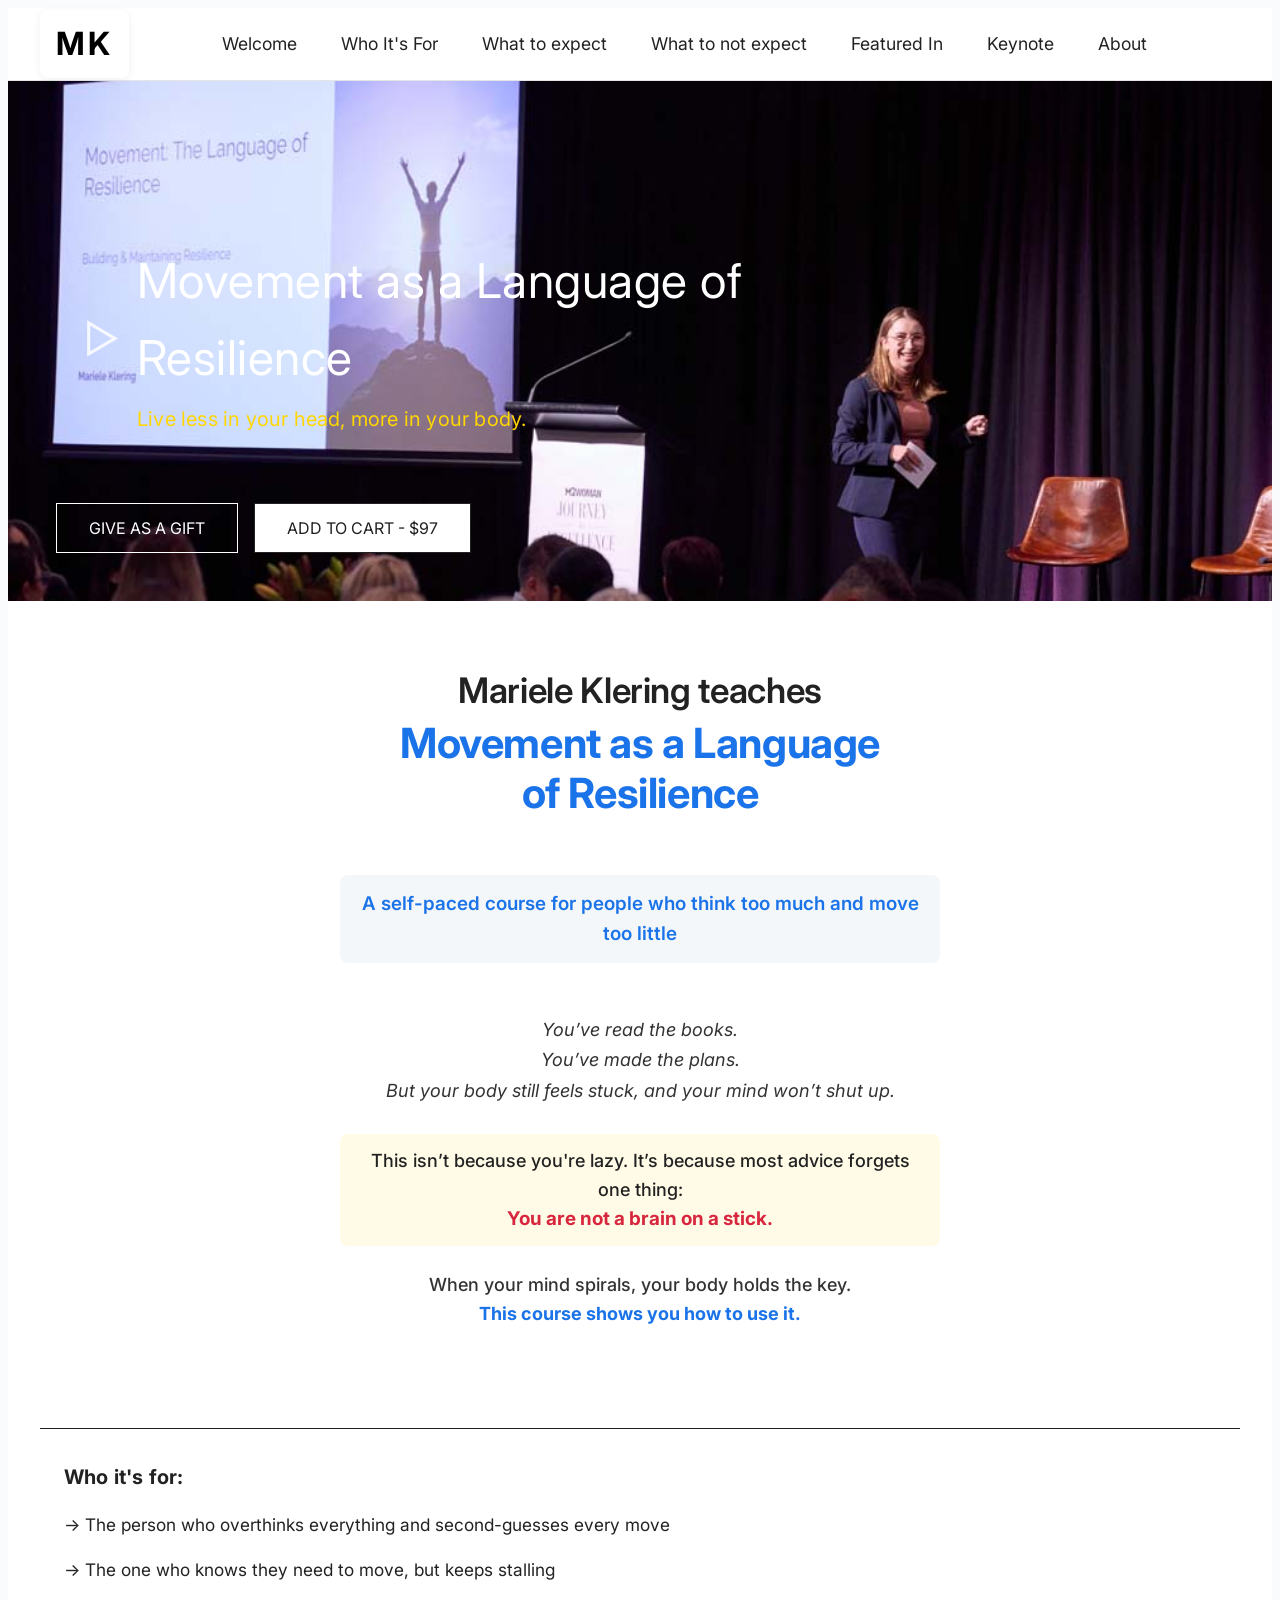
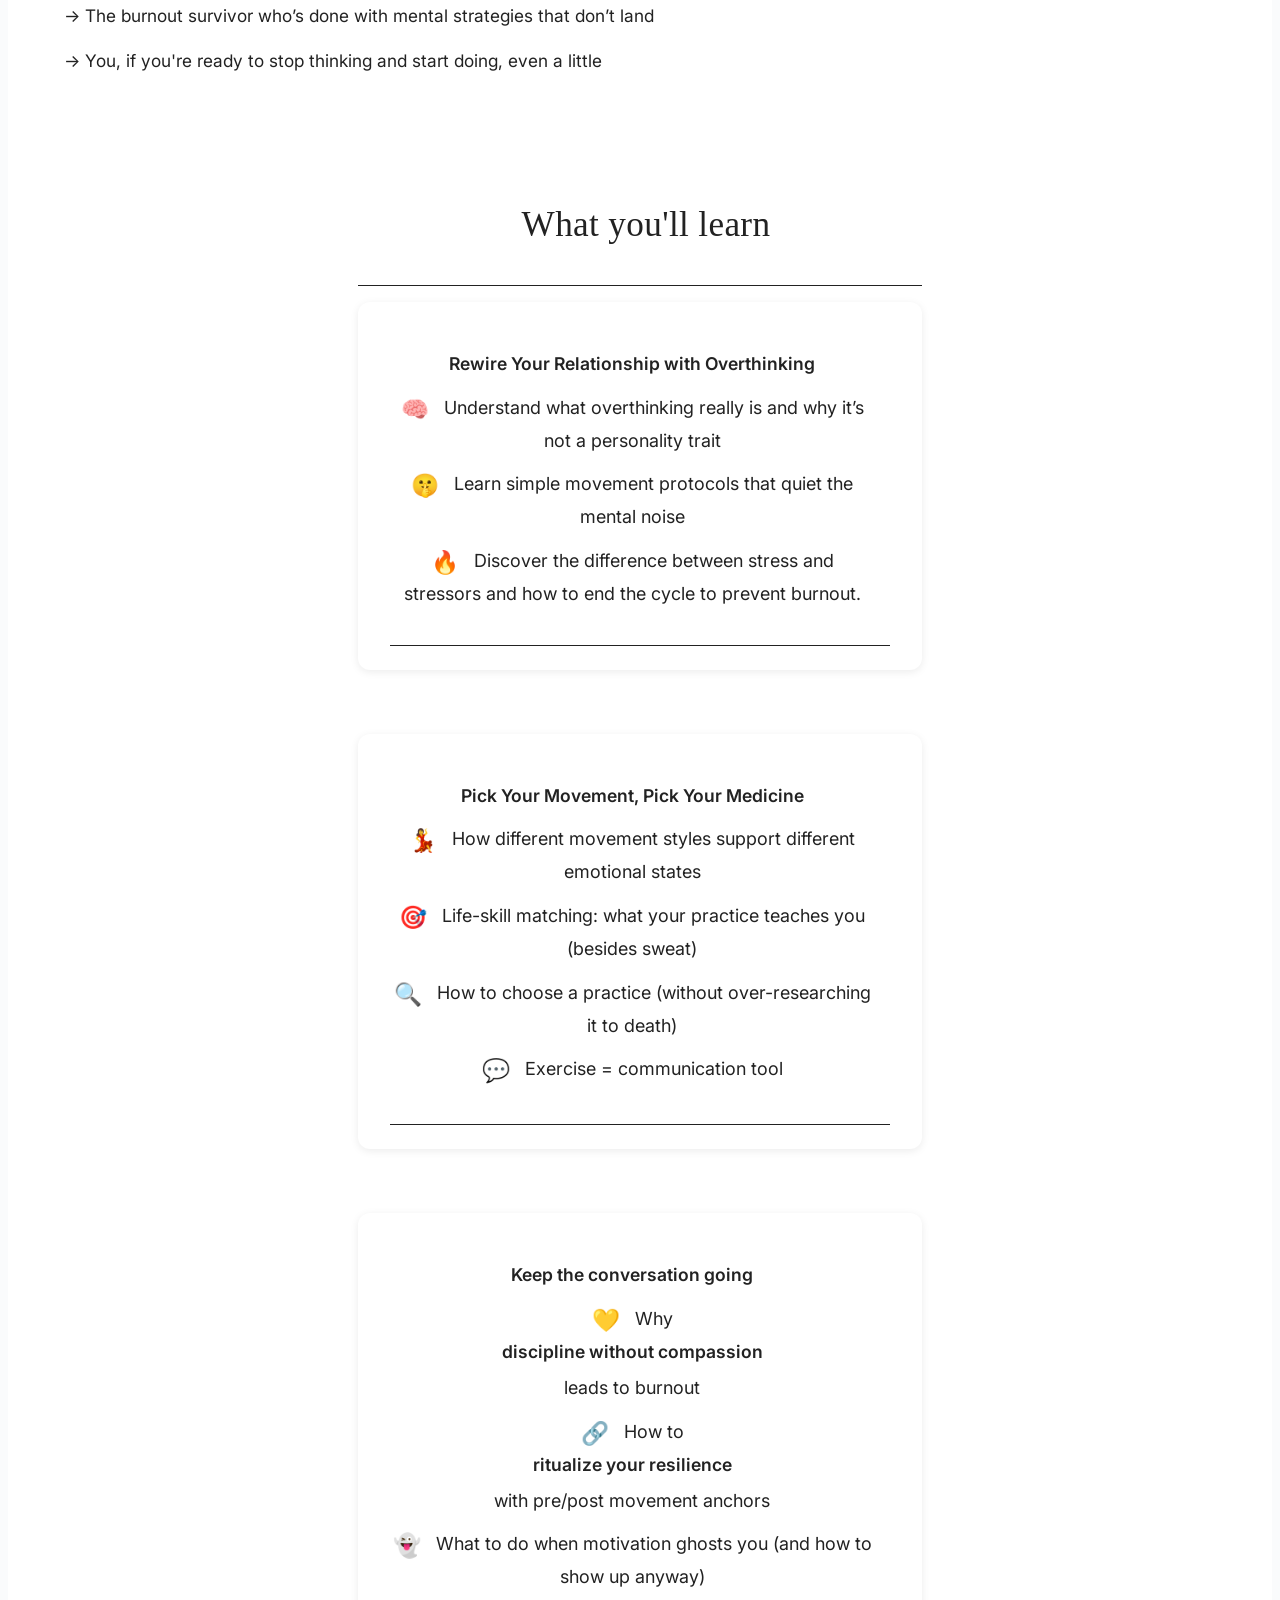
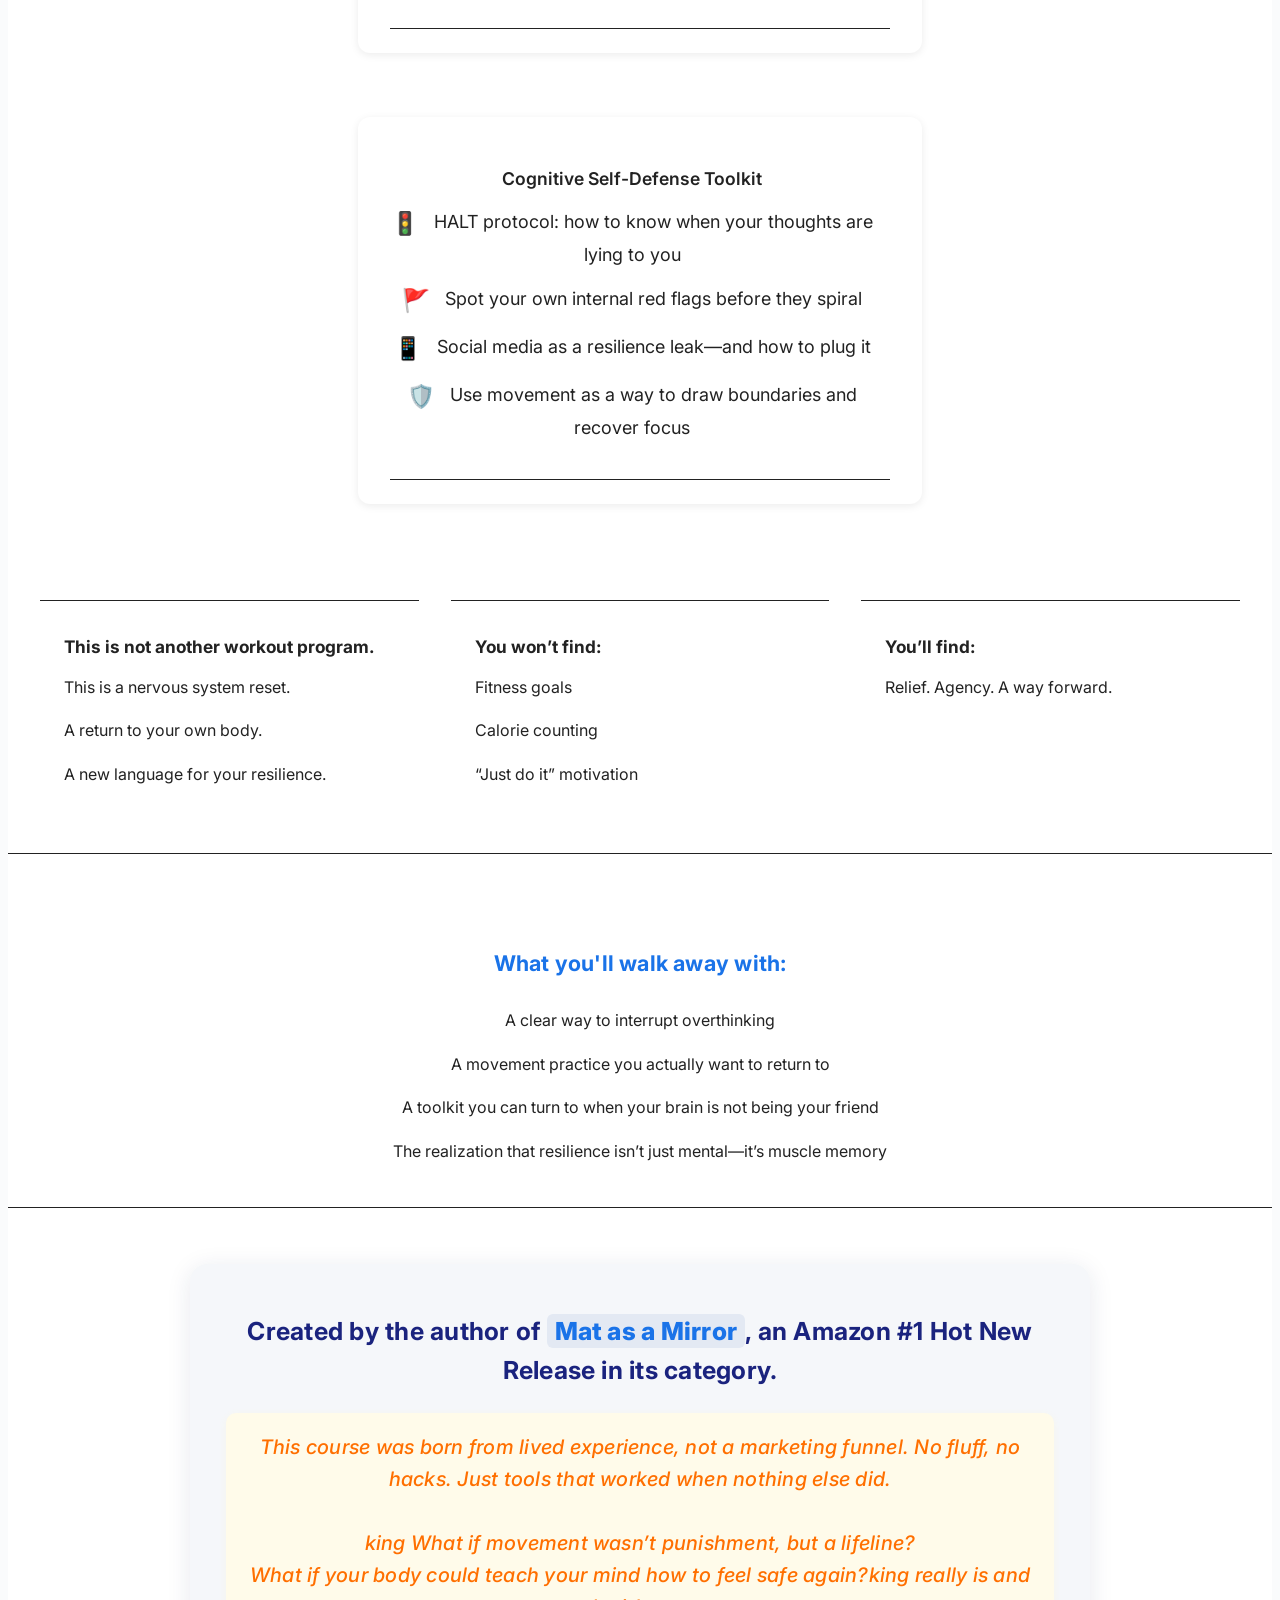
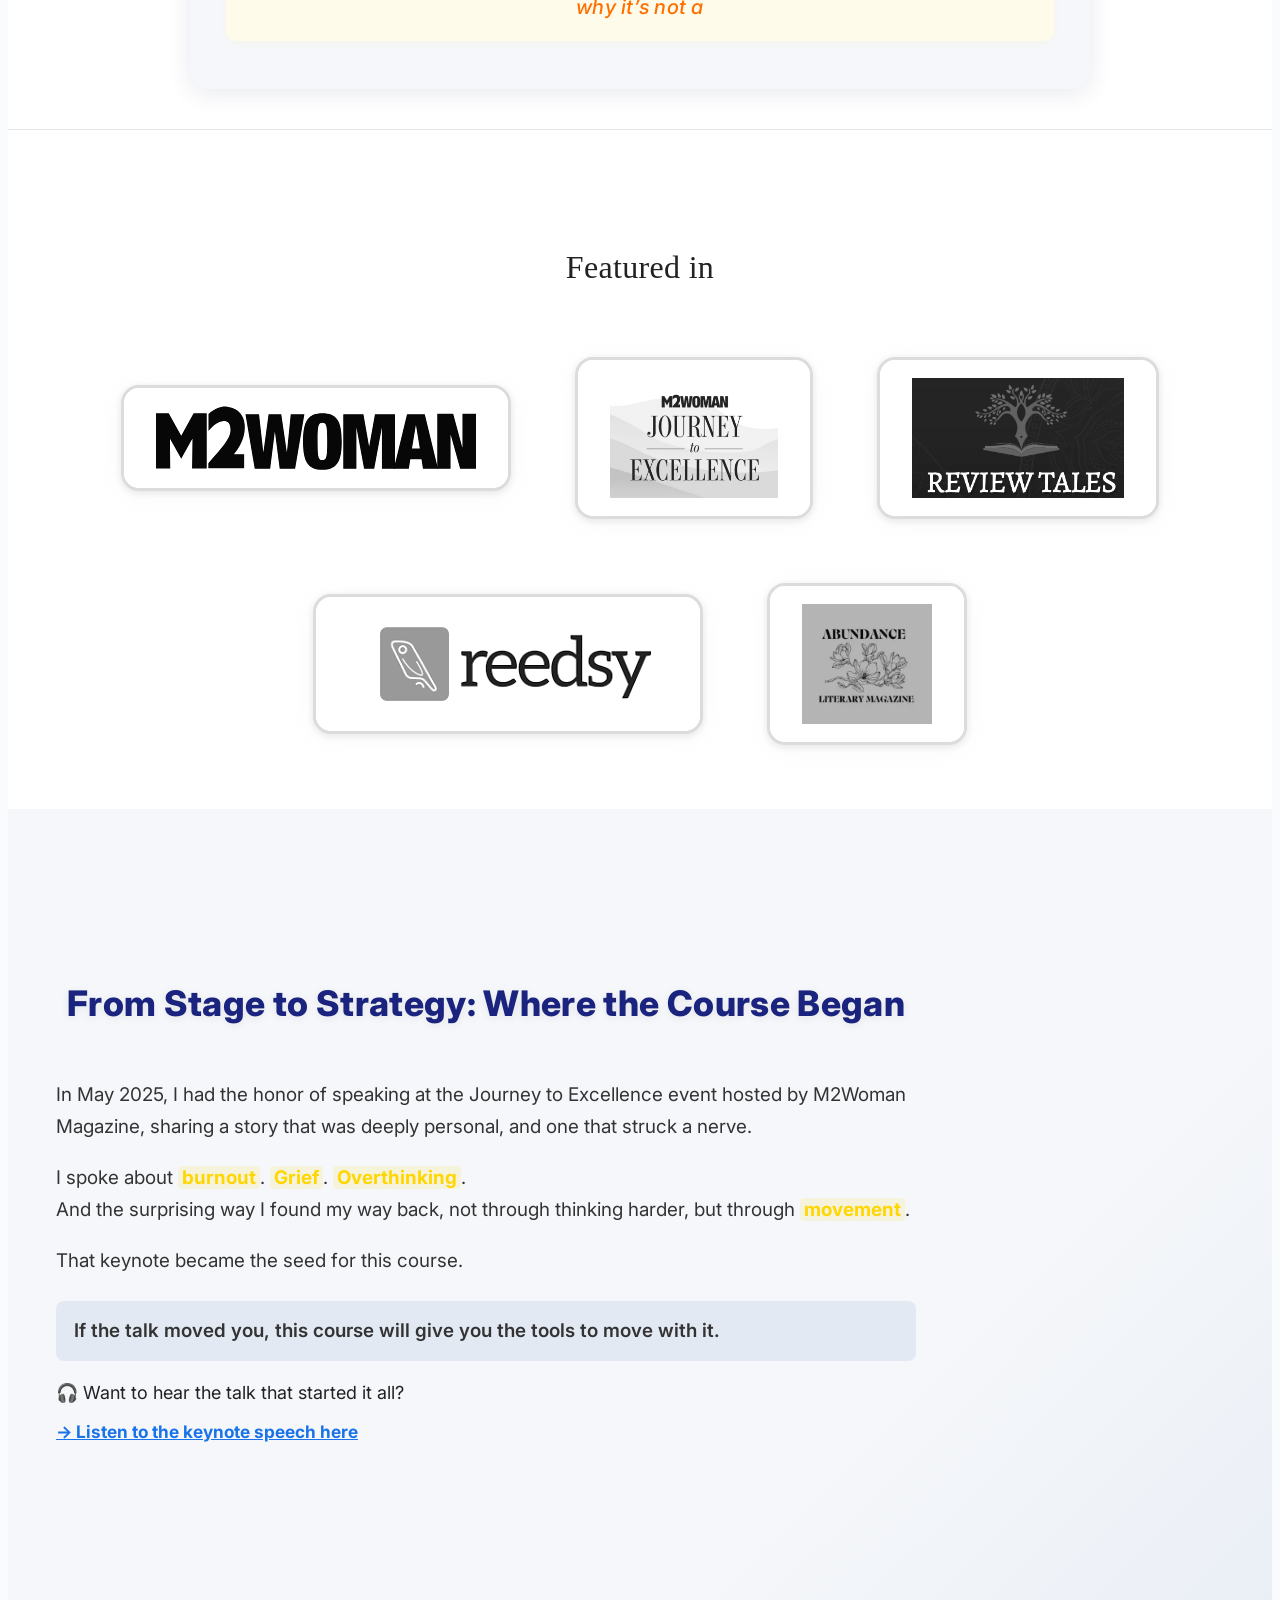
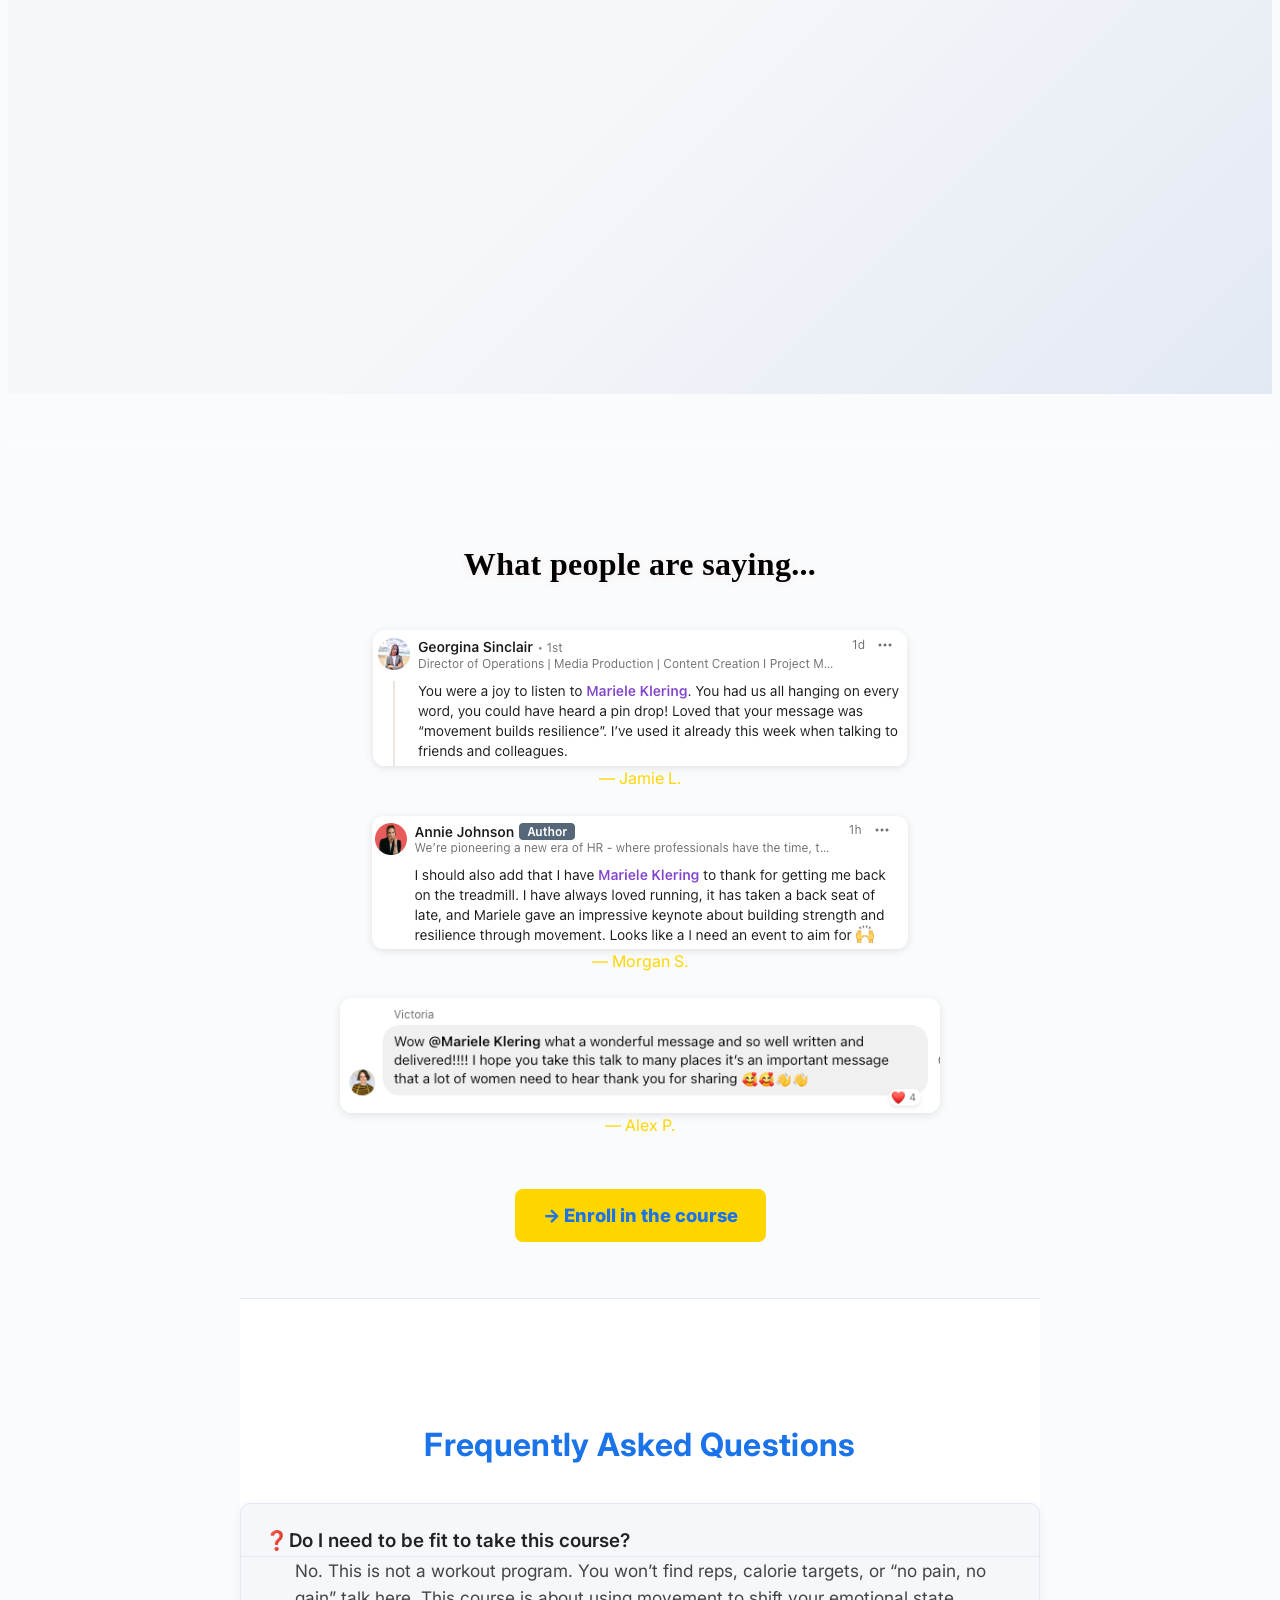
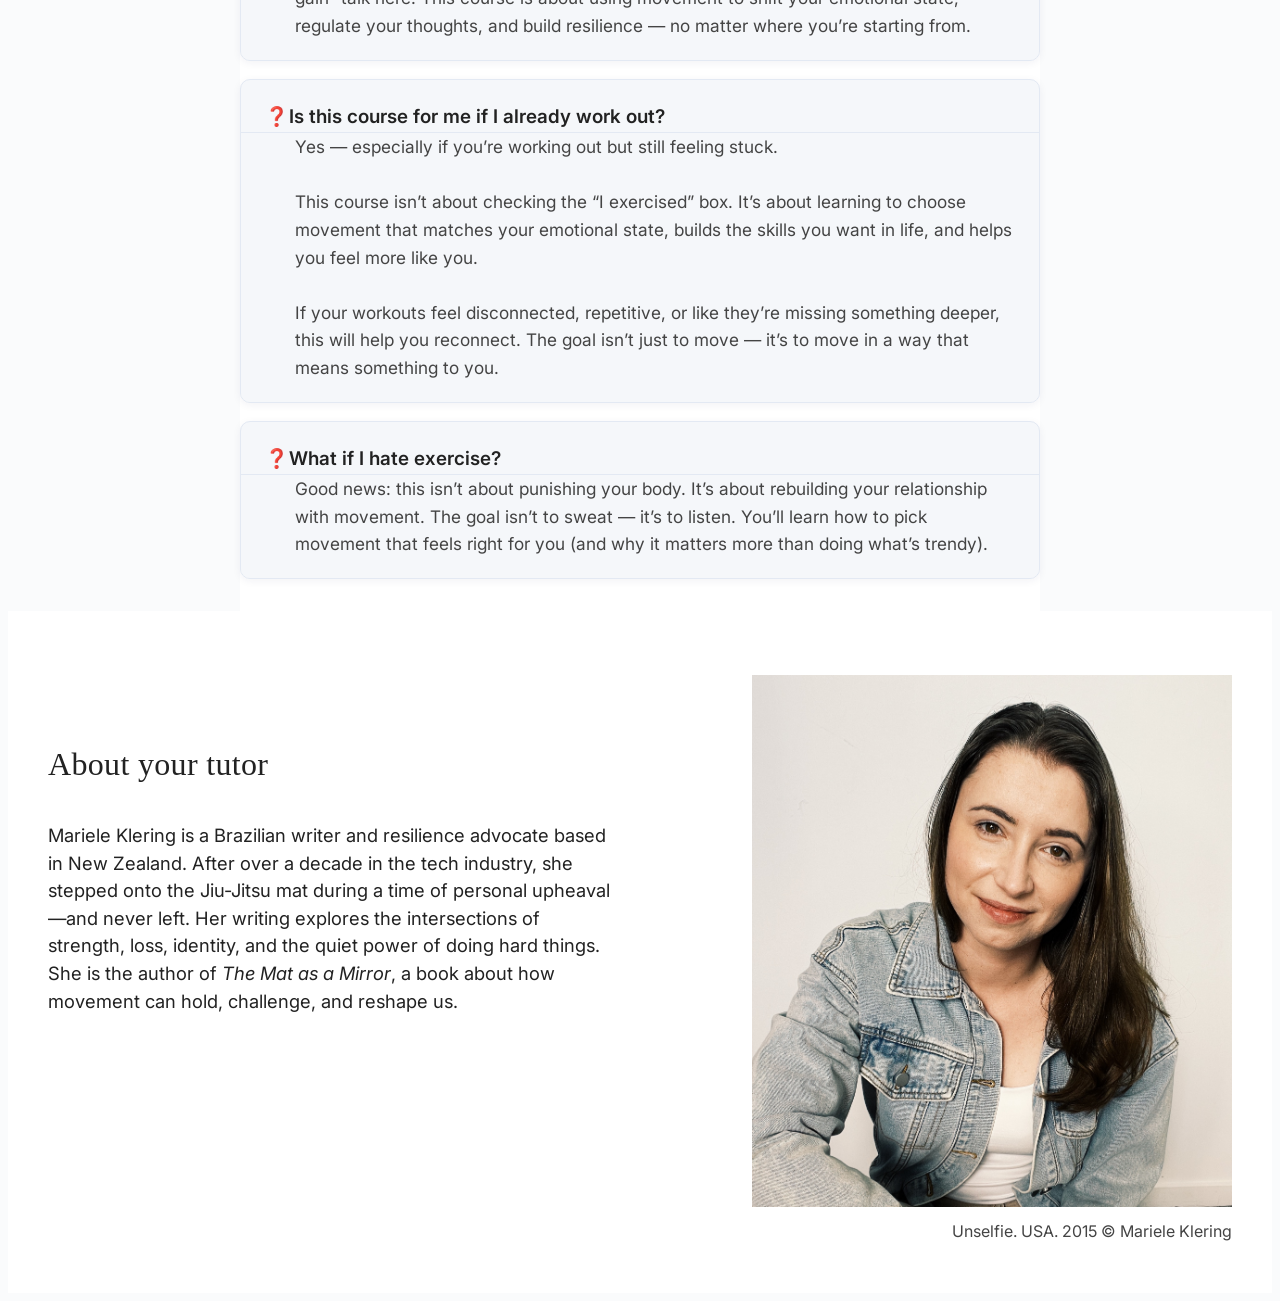
==== landing/index.html @ a62a24c2 "font changes" ====
<!DOCTYPE html>
<html lang="en">
<!-- TEST LANDING -->

<head>
    <meta charset="UTF-8" />
    <meta name="viewport" content="width=device-width, initial-scale=1.0" />
    <title>The Language of Resilience</title>
    <!-- Inter font for matching main website -->
    <link href="https://fonts.googleapis.com/css2?family=Inter:wght@400;700&display=swap" rel="stylesheet">
    <link rel="stylesheet" href="landing.css">
    <style>
        body {
            font-family: 'Inter', Arial, sans-serif;
            font-size: 18px;
            line-height: 1.6;
            color: #222;
            background: #fafbfc;
        }

        h1,
        h2,
        h3,
        h4,
        h5,
        h6 {
            font-weight: 700;
            letter-spacing: 0.01em;
            margin-top: 2em;
            margin-bottom: 0.5em;
        }

        p,
        li {
            font-weight: 400;
            margin-bottom: 1em;
        }

        /* Focus state for interactive elements */
        button:focus,
        .faq-question:focus {
            outline: 3px solid #005fcc;
            outline-offset: 2px;
            background: #e6f0ff;
        }
    </style>
</head>

<body>
    <header class="main-header">
        <div class="logo">MK</div>
        <nav class="main-nav">
            <a href="#welcome">Welcome</a>
            <a href="#who-for">Who It's For</a>
            <a href="#learn">What to expect</a>
            <a href="#not-workout">What to not expect</a>
            <a href="#featured-in">Featured In</a>
            <a href="#stage-strategy">Keynote</a>
            <a href="#about-tutor">About</a>
        </nav>
    </header>
    <main>
        <section class="hero">
            <img class="hero-bg" src="hero-bg.jpg" alt="Hero Background" />
            <div class="hero-content">
                <div class="hero-title-row">
                    <span class="hero-play">&#9655;</span>
                    <div>
                        <h1>Movement as a Language of Resilience</h1>
                        <div class="hero-subhead">Live less in your head, more in your body.</div>
                    </div>
                </div>
                <div class="hero-buttons">
                    <button class="gift-btn">GIVE AS A GIFT</button>
                    <button class="cart-btn">ADD TO CART - $97</button>
                </div>
            </div>
        </section>
        <section class="welcome-mk-section" id="welcome">
            <div class="welcome-mk-container">
                <h1 class="welcome-mk-title">Mariele Klering teaches<br><span>Movement as a Language <br>of
                        Resilience</span>
                </h1>
                <div class="welcome-mk-description">
                    <p class="welcome-mk-tagline">
                        A self-paced course for people who think too much and move too little
                    </p>
                    <div class="welcome-mk-poem">
                        <p>You’ve read the books.<br>
                            You’ve made the plans.<br>
                            But your body still feels stuck, and your mind won’t shut up.</p>
                    </div>
                    <p class="welcome-mk-highlight">
                        This isn’t because you're lazy. It’s because most advice forgets one thing:<br>
                        <strong>You are not a brain on a stick.</strong>
                    </p>
                    <p class="welcome-mk-key">
                        When your mind spirals, your body holds the key.<br>
                        <span class="welcome-mk-bold">This course shows you how to use it.</span>
                    </p>
                </div>
            </div>
        </section>
        <section class="who-for-section" id="who-for">
            <div class="who-for-grid">
                <div class="who-for-item">
                    <div class="who-for-title">Who it's for:</div>
                    <div class="who-for-list">
                        <div> → The person who overthinks everything and second-guesses every move</div>
                        <div> → The one who knows they need to move, but keeps stalling</div>
                        <div> → The burnout survivor who’s done with mental strategies that don’t land</div>
                        <div> → You, if you're ready to stop thinking and start doing, even a little</div>
                    </div>
                </div>
            </div>
        </section>
        <section class="learn-section" style="display: flex; flex-direction: column; align-items: center;">
            <h2 class="learn-title">What you'll learn</h2>
            <div class="learn-grid">
                <div class="learn-item-box"
                    style="background: #fff; border-radius: 12px; box-shadow: 0 2px 8px rgba(0,0,0,0.08); padding: 24px 32px; margin: 16px 0; max-width: 500px; width: 100%; text-align: center;">
                    <div class="learn-item">
                        <strong>Rewire Your Relationship with Overthinking</strong>
                        <div>
                            <div><span class="learn-icon">🧠</span> Understand what overthinking really is and why it’s not
                                a
                                personality trait
                            </div>
                            <div><span class="learn-icon">🤫</span> Learn simple movement protocols that quiet the mental
                                noise
                            </div>
                            <div><span class="learn-icon">🔥</span> Discover the difference between stress and stressors and
                                how
                                to end the
                                cycle to prevent burnout.</div>
                        </div>
                    </div>
                </div>
                <div class="learn-item-box"
                    style="background: #fff; border-radius: 12px; box-shadow: 0 2px 8px rgba(0,0,0,0.08); padding: 24px 32px; margin: 16px 0; max-width: 500px; width: 100%; text-align: center;">
                    <div class="learn-item">
                        <strong>Pick Your Movement, Pick Your Medicine</strong>
                        <div>
                            <div><span class="learn-icon">💃</span> How different movement styles support different
                                emotional
                                states
                            </div>
                            <div><span class="learn-icon">🎯</span> Life-skill matching: what your practice teaches you
                                (besides
                                sweat)
                            </div>
                            <div><span class="learn-icon">🔍</span> How to choose a practice (without over-researching it to
                                death)</div>
                            <div><span class="learn-icon">💬</span> Exercise = communication tool</div>
                        </div>
                    </div>
                </div>
                <div class="learn-item-box"
                    style="background: #fff; border-radius: 12px; box-shadow: 0 2px 8px rgba(0,0,0,0.08); padding: 24px 32px; margin: 16px 0; max-width: 500px; width: 100%; text-align: center;">
                    <div class="learn-item">
                        <strong>Keep the conversation going</strong>
                        <div>
                            <div><span class="learn-icon">💛</span> Why <strong>discipline without compassion</strong> leads
                                to
                                burnout
                            </div>
                            <div><span class="learn-icon">🔗</span> How to <strong>ritualize your resilience</strong> with
                                pre/post movement anchors</div>
                            <div><span class="learn-icon">👻</span> What to do when motivation ghosts you (and how to show
                                up
                                anyway)
                            </div>
                        </div>
                    </div>
                </div>
                <div class="learn-item-box"
                    style="background: #fff; border-radius: 12px; box-shadow: 0 2px 8px rgba(0,0,0,0.08); padding: 24px 32px; margin: 16px 0; max-width: 500px; width: 100%; text-align: center;">
                    <div class="learn-item">
                        <strong>Cognitive Self-Defense Toolkit</strong>
                        <div>
                            <div><span class="learn-icon">🚦</span> HALT protocol: how to know when your thoughts are lying
                                to
                                you</div>
                            <div><span class="learn-icon">🚩</span> Spot your own internal red flags before they spiral
                            </div>
                            <div><span class="learn-icon">📱</span> Social media as a resilience leak—and how to plug it
                            </div>
                            <div><span class="learn-icon">🛡️</span> Use movement as a way to draw boundaries and recover
                                focus
                            </div>
                        </div>
                    </div>
                </div>
            </div>
        </section>
        <section class="not-workout-section" id="not-workout">
            <div class="not-workout-grid">
                <div class="not-workout-item">
                    <div class="not-workout-title">This is not another workout program.</div>
                    <div class="not-workout-list">
                        <div>This is a nervous system reset.</div>
                        <div>A return to your own body.</div>
                        <div>A new language for your resilience.</div>
                    </div>
                </div>
                <div class="not-workout-item">
                    <div class="not-workout-title">You won’t find:</div>
                    <div class="not-workout-list">
                        <div>Fitness goals</div>
                        <div>Calorie counting</div>
                        <div>“Just do it” motivation</div>
                    </div>
                </div>
                <div class="not-workout-item">
                    <div class="not-workout-title">You’ll find:</div>
                    <div class="not-workout-list">
                        <div>Relief. Agency. A way forward.</div>
                    </div>
                </div>
            </div>
        </section>
        <section class="walkaway-section">
            <div class="walkaway-container">
                <h2 class="walkaway-title">What you'll walk away with:</h2>
                <div class="walkaway-list">
                    <div>A clear way to interrupt overthinking</div>
                    <div>A movement practice you actually want to return to</div>
                    <div>A toolkit you can turn to when your brain is not being your friend</div>
                    <div>The realization that resilience isn’t just mental—it’s muscle memory</div>
                </div>
            </div>
        </section>
        <section class="course-summary-section">
            <div class="course-summary-grid">
                <div class="course-summary-item">
                    Created by the author of <em>Mat as a Mirror</em>, an Amazon #1 Hot New Release in its category.
                    <div class="course-summary-quote" style="margin-top: 22px;">
                        This course was born from lived experience, not a marketing funnel. No fluff, no hacks. Just tools
                        that worked when nothing else did.<br><br>king</strong>
                        What if movement wasn’t punishment, but a lifeline?<br>
                        What if your body could teach your mind how to feel safe again?king really is and why it’s not a
                    </div>
                </div>
            </div>
        </section>
        <section class="featured-in-section" id="featured-in">
            <div class="featured-in-container">
                <h2 class="featured-in-title">Featured in</h2>
                <div class="featured-logos">
                    <!-- Replace src with your actual logo files -->
                    <img src="logos/m2woman-logo.svg" alt="M2Woman logo" class="featured-logo" />
                    <img src="logos/jte-feature.png" alt="Company 2 logo" class="featured-logo" />
                    <img src="logos/review-feature.png" alt="Company 3 logo" class="featured-logo" />
                    <img src="logos/reedsy-feature.png" alt="Company 4 logo" class="featured-logo" />
                    <img src="logos/abundance-feature.png" alt="Company 5 logo" class="featured-logo" />
                </div>
            </div>
        </section>
        <section class="stage-strategy-section" id="stage-strategy">
            <div class="stage-strategy-container">
                <div class="stage-strategy-left">
                    <div style="height: 32px;"></div>
                    <h2 class="stage-strategy-title">From Stage to Strategy: Where the Course Began</h2>
                    <div class="stage-strategy-text">
                        <p>
                            In May 2025, I had the honor of speaking at the Journey to Excellence event hosted by M2Woman
                            Magazine, sharing a story that was deeply personal, and one that struck a nerve.
                        </p>
                        <p>
                            I spoke about <span class="stage-strategy-highlight">burnout</span>. <span
                                class="stage-strategy-highlight">Grief</span>. <span
                                class="stage-strategy-highlight">Overthinking</span>.<br>
                            And the surprising way I found my way back, not through thinking harder, but through <span
                                class="stage-strategy-highlight">movement</span>.
                        </p>
                        <p>
                            That keynote became the seed for this course.
                        </p>
                        <p class="stage-strategy-cta">
                            If the talk moved you, this course will give you the tools to move with it.
                        </p>
                        <div class="stage-strategy-links">
                            <div class="stage-strategy-listen-note" style="margin-bottom:10px;">
                                🎧 Want to hear the talk that started it all?
                            </div>
                            <a href="https://www.m2woman.com/journey-to-excellence-speakers/" class="stage-strategy-link"
                                target="_blank">
                                → Listen to the keynote speech here
                            </a>
                            <div style="margin: 18px 0;">
                                <iframe style="border-radius:12px"
                                    src="https://open.spotify.com/embed/episode/6AaUklY0p8LwgipshqGss5?utm_source=generator"
                                    width="100%" height="352" frameBorder="0" allowfullscreen=""
                                    allow="autoplay; clipboard-write; encrypted-media; fullscreen; picture-in-picture"
                                    loading="lazy"></iframe>
                            </div>
                        </div>
                        <div style="height: 32px;"></div>
                    </div>
                </div>
                <div class="stage-strategy-right">
                    <!-- Video removed -->
                </div>
            </div>
        </section>
        <!-- Place feedback-section here, outside the stage-strategy-container but still visually after the section -->
        <div class="feedback-section feedback-in-strategy">
            <div class="feedback-container">
                <h2 class="feedback-title">What people are saying...</h2>
                <div class="feedback-list">
                    <div class="feedback-item">
                        <img src="feedback/feedback1.png" alt="Feedback from Jamie L." class="feedback-photo" />
                        <div class="feedback-author">— Jamie L.</div>
                    </div>
                    <div class="feedback-item">
                        <img src="feedback/feedback2.png" alt="Feedback from Morgan S." class="feedback-photo" />
                        <div class="feedback-author">— Morgan S.</div>
                    </div>
                    <div class="feedback-item">
                        <img src="feedback/feedback3.png" alt="Feedback from Alex P." class="feedback-photo" />
                        <div class="feedback-author">— Alex P.</div>
                    </div>
                </div>
                <div class="feedback-enroll-btn">
                    <a href="#" class="stage-strategy-link enroll" target="_blank">→ Enroll in the course</a>
                </div>
            </div>
        </div>
        <section class="faq-section">
            <h2 class="faq-title">Frequently Asked Questions</h2>
            <div class="faq-list">
                <div class="faq-item">
                    <div class="faq-question" aria-expanded="false" aria-controls="faq1-answer" id="faq1-question">
                        <span class="faq-icon">❓</span>Do I need to be fit to take this course?
                    </div>
                    <div class="faq-answer" id="faq1-answer" role="region" aria-labelledby="faq1-question" hidden>
                        No. This is not a workout program. You won’t find reps, calorie targets, or “no pain, no gain” talk
                        here. This course is about using movement to shift your emotional state, regulate your thoughts, and
                        build resilience — no matter where you’re starting from.
                    </div>
                </div>
                <div class="faq-item">
                    <div class="faq-question" aria-expanded="false" aria-controls="faq2-answer" id="faq2-question">
                        <span class="faq-icon">❓</span>Is this course for me if I already work out?
                    </div>
                    <div class="faq-answer" id="faq2-answer" role="region" aria-labelledby="faq2-question" hidden>
                        Yes — especially if you’re working out but still feeling stuck.<br><br>
                        This course isn’t about checking the “I exercised” box. It’s about learning to choose movement that
                        matches your emotional state, builds the skills you want in life, and helps you feel more like
                        you.<br><br>
                        If your workouts feel disconnected, repetitive, or like they’re missing something deeper, this will
                        help you reconnect. The goal isn’t just to move — it’s to move in a way that means something to you.
                    </div>
                </div>
                <div class="faq-item">
                    <div class="faq-question" aria-expanded="false" aria-controls="faq3-answer" id="faq3-question">
                        <span class="faq-icon">❓</span>What if I hate exercise?
                    </div>
                    <div class="faq-answer" id="faq3-answer" role="region" aria-labelledby="faq3-question" hidden>
                        Good news: this isn’t about punishing your body. It’s about rebuilding your relationship with
                        movement. The goal isn’t to sweat — it’s to listen. You’ll learn how to pick movement that feels
                        right for you (and why it matters more than doing what’s trendy).
                    </div>
                </div>
            </div>
        </section>
        <section class="about-tutor-section" id="about-tutor">
            <div class="about-tutor-container">
                <div class="about-tutor-left">
                    <h2 class="about-tutor-title">About your tutor</h2>
                    <p>
                        Mariele Klering is a Brazilian writer and resilience advocate based in New Zealand. After over a
                        decade in the tech industry, she stepped onto the Jiu-Jitsu mat during a time of personal
                        upheaval—and never left. Her writing explores the intersections of strength, loss, identity, and
                        the quiet power of doing hard things. She is the author of <em>The Mat as a Mirror</em>, a book
                        about how movement can hold, challenge, and reshape us.
                    </p>
                </div>
                <div class="about-tutor-right">
                    <img src="author-photo.JPG" alt="Mariele Klering" class="about-tutor-photo" />
                    <div class="about-tutor-caption">Unselfie. USA. 2015 © Mariele Klering</div>
                </div>
            </div>
        </section>
    </main>
    <footer>
        <script src="stage-strategy-carousel.js"></script>
    </footer>
</body>

</html>
---- landing/landing.css ----
/* Ensure font matches main website */
body,
.welcome-section,
.welcome-section h1,
.welcome-section p {
    font-family: 'Inter', Arial, Helvetica, sans-serif;
}

.welcome-section {
    background: magenta !important;
    color: white !important;
    border: 8px dashed black !important;
    min-height: 100px !important;
    font-size: 2rem !important;
    z-index: 9999 !important;
    position: relative !important;
}

.welcome-container {
    display: flex;
    flex-direction: row;
    justify-content: center;
    align-items: flex-start;
    max-width: 1200px;
    margin: 0 auto;
    gap: 48px;
}

.welcome-left {
    flex: 1 1 0;
}

.welcome-right {
    flex: 1 1 0;
    display: flex;
    align-items: center;
}

.welcome-section h1 {
    font-size: 4rem;
    font-weight: 500;
    line-height: 1.1;
    margin: 0;
    letter-spacing: -0.02em;
}

.welcome-section p {
    font-size: 1.5rem;
    font-weight: 400;
    line-height: 1.4;
    margin: 0;
}

/* Main header styles */
.main-header {
    display: flex;
    align-items: center;
    justify-content: space-between;
    padding: 0 32px;
    height: 72px;
    background: #fff;
    border-bottom: 1px solid #e5e5e5;
    font-family: 'Inter', Arial, sans-serif;
}

.logo {
    font-weight: bold;
    font-size: 2rem;
    letter-spacing: 0.1em;
    background: #fff;
    color: #000;
    padding: 8px 16px;
    border-radius: 8px;
    box-shadow: 0 2px 8px rgba(0, 0, 0, 0.06);
    display: flex;
    align-items: center;
    z-index: 2;
    position: relative;
}

.main-nav {
    display: flex;
    gap: 28px;
    flex: 1;
    justify-content: center;
}

.main-nav a {
    color: #222;
    text-decoration: none;
    font-size: 1.1rem;
    font-weight: 400;
    padding: 0 8px;
}

.header-actions {
    display: flex;
    align-items: center;
    gap: 24px;
    font-size: 1rem;
}

.cart {
    margin-left: 8px;
}

/* Hero section styles */
.hero {
    position: relative;
    width: 100%;
    height: 520px;
    overflow: hidden;
    display: flex;
    align-items: flex-end;
    background: #000;
}

.hero-bg {
    position: absolute;
    top: 0;
    left: 0;
    width: 100%;
    height: 100%;
    object-fit: cover;
    z-index: 1;
}

.hero-content {
    position: relative;
    z-index: 2;
    color: #fff;
    padding: 0 0 48px 48px;
    width: 100%;
    max-width: 900px;
    display: flex;
    flex-direction: column;
    align-items: flex-start;
}

.hero-title-row {
    display: flex;
    align-items: center;
    gap: 18px;
    /* Remove background and box-shadow */
    background: none;
    box-shadow: none;
    padding: 18px 28px;
    border-radius: 12px;
    margin-bottom: 18px;
    color: #fff;
    /* Use white for strong contrast on dark backgrounds */
}

.hero-play {
    font-size: 2.5rem;
    opacity: 0.85;
}

.hero h1 {
    font-size: 3rem;
    font-weight: 400;
    margin: 0;
    letter-spacing: 0.01em;
}

.hero-subhead {
    font-size: 1.25rem;
    font-weight: 400;
    color: #ffd600;
    margin-top: 6px;
    letter-spacing: 0.01em;
}

.hero-buttons {
    margin-top: 32px;
    display: flex;
    gap: 16px;
}

.gift-btn,
.cart-btn {
    background: #fff;
    color: #222;
    border: 1px solid #222;
    padding: 14px 32px;
    font-size: 1rem;
    font-family: inherit;
    cursor: pointer;
    transition: background 0.2s, color 0.2s;
}

.gift-btn {
    background: transparent;
    color: #fff;
    border: 1px solid #fff;
}

.gift-btn:hover,
.cart-btn:hover {
    background: #222;
    color: #fff;
}

/* Welcome Ale section styles */
.welcome-ale-section {
    background: #fff;
    padding: 64px 0 32px 0;
    font-family: 'Inter', Arial, sans-serif;
}

.welcome-ale-container {
    display: flex;
    flex-direction: row;
    max-width: 1600px;
    margin: 0 auto;
    gap: 48px;
    align-items: flex-start;
    padding: 0 40px;
}

.welcome-ale-left {
    flex: 1 1 0;
    max-width: 700px;
}

.welcome-ale-left h1 {
    font-size: 3.5rem;
    font-weight: 400;
    margin: 0 0 32px 0;
    line-height: 1.1;
    letter-spacing: 0;
}

.welcome-ale-left p {
    font-size: 1.35rem;
    font-weight: 400;
    line-height: 1.3;
    margin-bottom: 28px;
}

.welcome-ale-buttons {
    display: flex;
    gap: 16px;
    margin-top: 16px;
}

.welcome-ale-right {
    flex: 1 1 0;
    display: flex;
    flex-direction: column;
    align-items: flex-start;
    max-width: 700px;
}

.welcome-ale-img {
    width: 100%;
    max-width: 700px;
    height: auto;
    display: block;
    margin-bottom: 16px;
}

.welcome-ale-caption {
    font-size: 1.2rem;
    color: #222;
    margin-top: 0;
    font-family: 'Inter', Arial, sans-serif;
}

.welcome-ale-centered {
    text-align: center;
    margin: 0 auto;
    width: 100%;
}

.welcome-ale-title {
    font-size: 2.3rem;
    font-weight: 600;
    margin-bottom: 32px;
    margin-top: 12px;
    line-height: 1.2;
    letter-spacing: -0.01em;
}

.welcome-ale-title span {
    display: block;
    font-size: 2.7rem;
    font-weight: 700;
    color: #1a73e8;
    margin-top: 8px;
    letter-spacing: -0.01em;
}

.welcome-ale-description {
    font-size: 1.18rem;
    color: #333;
    margin: 22px auto;
    max-width: 600px;
    line-height: 1.6;
    background: #f7fafd;
    padding: 18px 20px;
    border-radius: 10px;
    box-shadow: 0 2px 8px rgba(30, 80, 180, 0.03);
}

/* Learn section styles */
.learn-section {
    background: #fff;
    padding: 56px 0 24px 0;
    font-family: 'Inter', Arial, sans-serif;
}

.learn-title {
    font-family: 'Georgia', serif;
    font-size: 2.2rem;
    font-weight: 400;
    margin: 0 0 32px 0;
    padding-left: 12px;
}

.learn-grid {
    display: flex;
    flex-direction: column;
    gap: 32px;
    border-top: 1px solid #222;
    border-bottom: none;
    margin: 0 12px;
}

.learn-item {
    border-bottom: 1px solid #222;
    padding: 24px 16px 24px 0;
    min-height: 120px;
}

.learn-item strong {
    display: block;
    font-size: 1.1rem;
    font-weight: 600;
    margin-bottom: 8px;
    font-family: 'Inter', Arial, sans-serif;
}

.learn-item ul {
    margin: 0;
    padding-left: 20px;
    font-size: 1rem;
    color: #222;
}

.learn-item li {
    margin-bottom: 6px;
    line-height: 1.4;
}

.learn-icon {
    margin-right: 10px;
    font-size: 1.25em;
    vertical-align: middle;
}

@media (max-width: 900px) {
    .learn-grid {
        grid-template-columns: 1fr;
        gap: 0;
    }

    .learn-item {
        padding: 20px 0;
    }
}

/* Course summary section styles */
.course-summary-section {
    background: #fff;
    padding: 56px 0 40px 0;
    font-family: 'Inter', Arial, sans-serif;
    border-top: 1px solid #222;
}

.course-summary-grid {
    display: flex;
    justify-content: center;
    align-items: center;
    max-width: 900px;
    margin: 0 auto;
}

.course-summary-item {
    font-size: 1.55rem;
    font-weight: 700;
    color: #1a237e;
    background: #f5f7fa;
    border-radius: 18px;
    box-shadow: 0 4px 24px rgba(30, 40, 90, 0.10);
    padding: 48px 36px;
    text-align: center;
    line-height: 1.6;
    letter-spacing: 0.01em;
}

.course-summary-item em {
    color: #1a73e8;
    font-style: normal;
    font-weight: 800;
    background: #e3e9f3;
    padding: 2px 8px;
    border-radius: 6px;
}

.course-summary-quote {
    font-size: 1.25rem;
    color: #ff6f00;
    font-weight: 500;
    margin-top: 22px;
    background: #fffbea;
    padding: 18px 20px;
    border-radius: 10px;
    font-style: italic;
    box-shadow: 0 2px 8px rgba(255, 214, 0, 0.06);
}

@media (max-width: 700px) {
    .course-summary-item {
        font-size: 1.05rem;
        padding: 24px 8px;
    }

    .course-summary-quote {
        font-size: 1rem;
        padding: 10px 8px;
    }
}

/* Featured in section styles */
.featured-in-section {
    background: #fff;
    padding: 48px 0 32px 0;
    font-family: 'Inter', Arial, sans-serif;
    border-top: 1px solid #e5e5e5;
}

.featured-in-container {
    max-width: 1200px;
    margin: 0 auto;
    text-align: center;
}

.featured-in-title {
    font-family: 'Georgia', serif;
    font-size: 2rem;
    font-weight: 400;
    margin-bottom: 32px;
    color: #222;
}

.featured-logos {
    display: flex;
    flex-wrap: wrap;
    justify-content: center;
    align-items: center;
    gap: 64px;
    padding: 32px 0;
}

.featured-logo {
    /* Remove the red border and add a gold highlight with shadow for importance */
    border: 3px solid #ffd600;
    box-shadow: 0 4px 24px rgba(255, 214, 0, 0.15), 0 2px 8px rgba(30, 40, 90, 0.10);
    border-radius: 18px;
    background: #fffbea;
    padding: 18px 32px;
    max-width: 320px;
    max-height: 120px;
    width: auto;
    height: auto;
    display: block;
    opacity: 0.97;
    filter: grayscale(100%) contrast(1.15);
    transition:
        opacity 0.2s,
        filter 0.2s,
        transform 0.2s,
        box-shadow 0.2s,
        border-color 0.2s;
}

.featured-logo:hover {
    opacity: 1;
    filter: none;
    transform: scale(1.08);
    box-shadow: 0 12px 36px rgba(255, 214, 0, 0.22), 0 12px 36px rgba(30, 40, 90, 0.18);
    border-color: #ffb300;
    background: #fffde7;
}

@media (max-width: 900px) {
    .featured-logos {
        gap: 32px;
        padding: 16px 0;
    }

    .featured-logo {
        max-width: 180px;
        max-height: 60px;
        padding: 12px 16px;
    }
}

@media (max-width: 600px) {
    .featured-logos {
        gap: 16px;
        padding: 8px 0;
    }

    .featured-logo {
        max-width: 110px;
        max-height: 36px;
        padding: 6px 8px;
    }
}

/* Feedback section styles */
.feedback-section {
    background: #fff;
    padding: 64px 0 48px 0;
    font-family: 'Inter', Arial, sans-serif;
    border-top: 1px solid #e5e5e5;
}

.feedback-container {
    max-width: 900px;
    margin: 0 auto;
    text-align: center;
}

.feedback-title {
    color: #000 !important;
    font-family: 'Georgia', serif;
    font-size: 2rem;
    font-weight: 700;
    margin-bottom: 40px;
    letter-spacing: 0.01em;
    text-shadow: 0 2px 8px rgba(215, 38, 61, 0.08);
}

.feedback-list {
    display: flex;
    flex-direction: column;
    gap: 32px;
    align-items: center;
    justify-content: center;
    margin-top: 24px;
}

.feedback-item {
    max-width: 600px;
    padding: 0 24px;
}

.feedback-photo {
    width: 100%;
    max-width: 1100px;
    height: auto;
    display: block;
    margin-left: auto;
    margin-right: auto;
    border-radius: 12px;
    box-shadow: 0 2px 8px rgba(0, 0, 0, 0.10);
}

.feedback-text {
    font-size: 1.3rem;
    font-style: italic;
    color: #222;
    margin-bottom: 18px;
}

.feedback-author {
    font-size: 1rem;
    color: #666;
}

@media (max-width: 700px) {
    .feedback-container {
        padding: 0 8px;
    }

    .feedback-title {
        font-size: 1.3rem;
    }

    .feedback-text {
        font-size: 1rem;
    }
}

/* About Tutor section styles */
.about-tutor-section {
    background: #fff;
    padding: 64px 0 48px 0;
    font-family: 'Inter', Arial, sans-serif;
}

.about-tutor-container {
    display: flex;
    flex-direction: row;
    max-width: 1600px;
    margin: 0 auto;
    gap: 48px;
    align-items: flex-start;
    padding: 0 40px;
}

.about-tutor-left {
    flex: 1 1 0;
    max-width: 700px;
}

.about-tutor-title {
    font-family: 'Georgia', serif;
    font-size: 2rem;
    font-weight: 400;
    margin-bottom: 32px;
    color: #222;
}

.about-tutor-left p {
    font-size: 1.15rem;
    font-weight: 400;
    line-height: 1.5;
    margin-bottom: 18px;
    color: #222;
}

.about-tutor-right {
    flex: 1 1 0;
    display: flex;
    flex-direction: column;
    align-items: flex-end;
    max-width: 700px;
}

.about-tutor-photo {
    width: 100%;
    max-width: 480px;
    height: auto;
    display: block;
    margin-bottom: 12px;
}

.about-tutor-caption {
    font-size: 1rem;
    color: #444;
    font-family: 'Inter', Arial, sans-serif;
    text-align: right;
}

@media (max-width: 1100px) {
    .about-tutor-container {
        flex-direction: column;
        gap: 32px;
        padding: 0 16px;
    }

    .about-tutor-left,
    .about-tutor-right {
        max-width: 100%;
    }

    .about-tutor-photo {
        max-width: 100%;
    }

    .about-tutor-caption {
        text-align: left;
    }
}

/* Welcome MK section styles */
.welcome-mk-section {
    background: #fff;
    padding: 56px 0 32px 0;
    font-family: 'Inter', Arial, sans-serif;
}

.welcome-mk-container {
    max-width: 800px;
    margin: 0 auto;
    text-align: center;
}

.welcome-mk-title {
    font-size: 2.2rem;
    font-weight: 600;
    margin-bottom: 32px;
    margin-top: 12px;
    line-height: 1.2;
    letter-spacing: -0.01em;
}

.welcome-mk-title span {
    display: block;
    font-size: 2.6rem;
    font-weight: 700;
    color: #1a73e8;
    margin-top: 8px;
    letter-spacing: -0.01em;
}

.welcome-mk-description {
    margin: 0 auto;
    max-width: 600px;
    text-align: center;
}

.welcome-mk-tagline {
    font-size: 1.18rem;
    color: #1a73e8;
    font-weight: 600;
    margin: 24px 0 32px 0;
    background: #f3f7fa;
    padding: 14px 18px;
    border-radius: 8px;
    display: inline-block;
}

.welcome-mk-poem {
    font-size: 1.13rem;
    color: #333;
    margin: 0 0 28px 0;
    font-style: italic;
    line-height: 1.7;
}

.welcome-mk-highlight {
    font-size: 1.13rem;
    color: #222;
    margin: 0 0 24px 0;
    background: #fffbe7;
    padding: 12px 16px;
    border-radius: 8px;
    font-weight: 500;
}

.welcome-mk-highlight strong {
    font-size: 1.18rem;
    color: #d7263d;
    font-weight: 700;
}

.welcome-mk-key {
    font-size: 1.13rem;
    color: #333;
    margin: 0 0 12px 0;
    font-weight: 500;
}

.welcome-mk-bold {
    font-weight: 700;
    color: #1a73e8;
}

@media (max-width: 700px) {
    .welcome-mk-title {
        font-size: 1.2rem;
        margin-bottom: 18px;
    }

    .welcome-mk-title span {
        font-size: 1.4rem;
        margin-top: 4px;
    }

    .welcome-mk-description {
        max-width: 100%;
        padding: 0 4px;
    }

    .welcome-mk-tagline,
    .welcome-mk-highlight,
    .welcome-mk-key {
        font-size: 1rem;
        padding: 10px 8px;
    }

    .welcome-mk-poem {
        font-size: 1rem;
    }
}

/* Who For section styles */
.who-for-section {
    background: #fff;
    padding: 56px 0 24px 0;
    font-family: 'Inter', Arial, sans-serif;
}

.who-for-grid {
    display: flex;
    justify-content: center;
    align-items: flex-start;
    max-width: 1200px;
    margin: 0 auto;
    gap: 32px;
    border-top: 1px solid #222;
}

.who-for-item {
    flex: 1 1 0;
    padding: 32px 24px 24px 24px;
    min-width: 280px;
}

.who-for-title {
    font-size: 1.25rem;
    font-weight: 700;
    margin-bottom: 18px;
    letter-spacing: 0.01em;
}

.who-for-list {
    list-style: disc inside;
    font-size: 1.08rem;
    color: #222;
    margin: 0;
    padding: 0;
}

.who-for-list li {
    margin-bottom: 16px;
    line-height: 1.6;
}

@media (max-width: 900px) {
    .who-for-grid {
        flex-direction: column;
        gap: 0;
        padding: 0 8px;
    }

    .who-for-item {
        padding: 24px 0 16px 0;
    }
}

/* Responsive adjustments */
@media (max-width: 900px) {
    .welcome-container {
        flex-direction: column;
        gap: 32px;
        padding: 0 24px;
    }

    .welcome-section h1 {
        font-size: 2.5rem;
    }

    .welcome-section p {
        font-size: 1.1rem;
    }

    .hero {
        height: 340px;
    }

    .hero-content {
        padding: 0 0 24px 16px;
    }

    .hero h1 {
        font-size: 1.5rem;
    }

    .main-header {
        flex-direction: column;
        height: auto;
        padding: 16px;
        gap: 12px;
    }

    .main-nav {
        flex-wrap: wrap;
        gap: 12px;
    }
}

@media (max-width: 1100px) {
    .welcome-ale-container {
        flex-direction: column;
        gap: 32px;
        padding: 0 16px;
    }

    .welcome-ale-left h1 {
        font-size: 2.2rem;
    }

    .welcome-ale-img {
        max-width: 100%;
    }

    .welcome-ale-right,
    .welcome-ale-left {
        max-width: 100%;
    }
}

/* Responsive adjustments for mobile devices */
@media (max-width: 700px) {
    .main-header {
        flex-direction: column;
        align-items: flex-start;
        height: auto;
        padding: 12px 8px;
        gap: 10px;
    }

    .logo {
        font-size: 1.3rem;
        padding: 6px 10px;
    }

    .main-nav {
        flex-wrap: wrap;
        gap: 10px;
        justify-content: flex-start;
        font-size: 0.95rem;
        padding: 0;
    }

    .main-nav a {
        padding: 0 4px;
        font-size: 0.95rem;
    }

    .header-actions {
        gap: 12px;
        font-size: 0.95rem;
    }

    .hero {
        height: 320px;
        min-height: 220px;
        padding: 0;
    }

    .hero-content {
        padding: 0 0 18px 10px;
        max-width: 100%;
    }

    .hero-title-row {
        gap: 10px;
    }

    .hero h1 {
        font-size: 1.2rem;
        line-height: 1.2;
    }

    .hero-play {
        font-size: 1.5rem;
    }

    .hero-buttons {
        margin-top: 18px;
        gap: 8px;
    }

    .gift-btn,
    .cart-btn {
        padding: 8px 12px;
        font-size: 0.95rem;
    }

    .welcome-ale-section,
    .learn-section,
    .course-summary-section,
    .featured-in-section,
    .feedback-section,
    .about-tutor-section {
        padding: 32px 0 18px 0;
    }

    .welcome-ale-container,
    .about-tutor-container {
        flex-direction: column;
        gap: 18px;
        padding: 0 8px;
    }

    .welcome-ale-left h1,
    .about-tutor-title {
        font-size: 1.3rem;
        margin-bottom: 18px;
    }

    .welcome-ale-left p,
    .about-tutor-left p {
        font-size: 1rem;
        margin-bottom: 12px;
    }

    .welcome-ale-img,
    .about-tutor-photo {
        max-width: 100%;
        margin-bottom: 8px;
    }

    .welcome-ale-caption,
    .about-tutor-caption {
        font-size: 0.95rem;
        text-align: left;
    }

    .learn-title,
    .featured-in-title,
    .feedback-title {
        font-size: 1.1rem;
        margin-bottom: 18px;
        padding-left: 0;
    }

    .learn-grid,
    .course-summary-grid {
        grid-template-columns: 1fr;
        gap: 0;
        margin: 0 2px;
    }

    .learn-item,
    .course-summary-item {
        padding: 16px 0;
        min-height: unset;
    }

    .featured-logos {
        gap: 12px;
    }

    .featured-logo {
        max-width: 70px;
        max-height: 24px;
    }

    .feedback-list {
        gap: 18px;
        margin-top: 12px;
    }

    .feedback-item {
        padding: 0 6px;
        max-width: 100%;
    }

    .feedback-text {
        font-size: 1rem;
        margin-bottom: 10px;
    }

    .feedback-author {
        font-size: 0.95rem;
    }
}

/* Not Workout section styles */
.not-workout-section {
    background: #fff;
    padding: 56px 0 24px 0;
    font-family: 'Inter', Arial, sans-serif;
}

.not-workout-grid {
    display: grid;
    grid-template-columns: repeat(3, 1fr);
    gap: 32px;
    max-width: 1200px;
    margin: 0 auto;
}

.not-workout-item {
    border-top: 1.5px solid #222;
    padding: 32px 24px 24px 24px;
    min-width: 220px;
    background: transparent;
    border-radius: 0;
    margin-bottom: 0;
    box-shadow: none;
    display: flex;
    flex-direction: column;
    align-items: flex-start;
}

.not-workout-title {
    font-size: 1.08rem;
    font-weight: 700;
    margin-bottom: 14px;
    color: #222;
}

.not-workout-list {
    list-style: none;
    padding: 0;
    margin: 0;
    font-size: 1rem;
    color: #222;
}

.not-workout-list li {
    margin-bottom: 8px;
    line-height: 1.5;
}

@media (max-width: 900px) {
    .not-workout-grid {
        grid-template-columns: 1fr;
        gap: 0;
        padding: 0 8px;
    }

    .not-workout-item {
        padding: 24px 0 16px 0;
    }
}

/* Walkaway section styles */
.walkaway-section {
    background: #fff;
    padding: 48px 0 24px 0;
    font-family: 'Inter', Arial, sans-serif;
    border-top: 1px solid #222;
}

.walkaway-container {
    max-width: 700px;
    margin: 0 auto;
    text-align: center;
}

.walkaway-title {
    font-size: 1.35rem;
    font-weight: 700;
    margin-bottom: 28px;
    color: #1a73e8;
    letter-spacing: 0.01em;
}

.walkaway-list {
    list-style: none;
    padding: 0;
    margin: 0;
    font-size: 1rem;
    color: #222;
}

.walkaway-list li {
    margin-bottom: 18px;
    line-height: 1.6;
    position: relative;
    padding-left: 1.5em;
}

.walkaway-list li::before {
    content: "•";
    position: absolute;
    left: 0;
    color: #1a73e8;
    font-size: 1.2em;
    line-height: 1;
    top: 0.1em;
    font-weight: bold;
}

@media (max-width: 700px) {
    .walkaway-container {
        padding: 0 8px;
    }

    .walkaway-title {
        font-size: 1.05rem;
        margin-bottom: 16px;
    }

    .walkaway-list {
        font-size: 1rem;
        max-width: 100%;
    }

    .walkaway-list li {
        margin-bottom: 12px;
    }
}

/* Stage Strategy section styles */
.stage-strategy-section {
    background: linear-gradient(135deg, #f5f7fa 60%, #e3e9f3 100%);
    color: #222;
    padding: 0 0 48px 0;
    font-family: 'Inter', Arial, sans-serif;
    position: relative;
    overflow: hidden;
    text-align: center;
}

.stage-strategy-banner {
    width: 100%;
    background: linear-gradient(90deg, #ffd600 0%, #ff6f00 100%);
    color: #222;
    font-weight: 700;
    font-size: 1.1rem;
    letter-spacing: 0.08em;
    padding: 14px 0 12px 0;
    box-shadow: 0 2px 8px rgba(0, 0, 0, 0.04);
    text-transform: uppercase;
    display: flex;
    justify-content: center;
    align-items: center;
    margin-left: auto;
    margin-right: auto;
    text-align: center;
    /* Ensure the span inside is also centered */
}

.stage-strategy-banner span {
    width: 100%;
    text-align: center;
    display: block;
    margin: 0 auto;
}

.stage-strategy-container {
    display: flex;
    flex-direction: row;
    max-width: 1200px;
    margin: 0 auto;
    gap: 48px;
    align-items: center;
    padding: 64px 48px 64px 48px;
    justify-content: center;
    text-align: center;
}

.stage-strategy-left {
    display: flex;
    flex-direction: column;
    justify-content: center;
    align-items: center;
    max-width: none;
    width: 100%;
    margin: 0 auto;
    text-align: center;
}

.stage-strategy-title {
    font-size: 2.2rem;
    font-weight: 800;
    margin-bottom: 28px;
    color: #1a237e;
    letter-spacing: 0.01em;
    text-shadow: 0 2px 8px rgba(0, 0, 0, 0.08);
    text-align: left;
}

.stage-strategy-text p {
    font-size: 1.18rem;
    margin-bottom: 18px;
    line-height: 1.7;
    color: #333;
    text-align: left;
}

.stage-strategy-highlight {
    color: #ffd600;
    font-weight: 700;
    background: rgba(255, 214, 0, 0.12);
    padding: 0 4px;
    border-radius: 4px;
}

.stage-strategy-cta {
    font-size: 1.18rem;
    color: #1a237e;
    font-weight: 600;
    margin-top: 24px;
    margin-bottom: 18px;
    background: #e3e9f3;
    padding: 14px 18px;
    border-radius: 8px;
    text-align: left;
}

.stage-strategy-links {
    margin-top: 18px;
    text-align: left;
}

.stage-strategy-link {
    color: #1a73e8;
    font-weight: 700;
    text-decoration: underline;
    font-size: 1.08rem;
    transition: color 0.2s;
    margin-bottom: 8px;
    display: inline-block;
}

.stage-strategy-link.enroll {
    background: #1a73e8;
    color: #fff;
    padding: 8px 18px;
    border-radius: 6px;
    text-decoration: none;
    margin-top: 10px;
    font-weight: 800;
    transition: background 0.2s, color 0.2s;
}

.stage-strategy-link.enroll:hover {
    background: #ffd600;
    color: #1a73e8;
}

.stage-strategy-link:hover {
    color: #ff6f00;
}

.stage-strategy-right {
    flex: 1 1 0;
    display: flex;
    align-items: center;
    justify-content: center;
    min-width: 260px;
}

.stage-strategy-video {
    width: 340px;
    max-width: 100%;
    height: 340px;
    border-radius: 16px;
    box-shadow: 0 2px 16px rgba(0, 0, 0, 0.18);
    background: #fff;
    display: block;
    border: 4px solid #ffd600;
}

@media (max-width: 1100px) {
    .stage-strategy-container {
        flex-direction: column;
        gap: 32px;
        padding: 32px 8px 0 8px;
    }

    .stage-strategy-left,
    .stage-strategy-right {
        max-width: 100%;
    }

    .stage-strategy-video {
        width: 100%;
        max-width: 320px;
        height: 180px;
    }
}

@media (max-width: 700px) {
    .stage-strategy-section {
        padding: 0 0 24px 0;
    }

    .stage-strategy-title {
        font-size: 1.2rem;
        margin-bottom: 16px;
        text-align: center;
    }

    .stage-strategy-text p,
    .stage-strategy-cta,
    .stage-strategy-links {
        font-size: 1rem;
        text-align: center;
    }

    .stage-strategy-container {
        padding: 18px 2px 0 2px;
    }

    .stage-strategy-video {
        max-width: 100%;
        height: 120px;
        border-width: 2px;
    }
}

/* New Feedback in Strategy section styles */
.feedback-in-strategy {
    margin-top: 48px;
    background: transparent;
    border-top: 1px solid rgba(255, 255, 255, 0.18);
    padding-top: 32px;
}

.feedback-in-strategy .feedback-title {
    color: #ffd600;
}

.feedback-in-strategy .feedback-text {
    color: #fff;
    background: rgba(255, 255, 255, 0.07);
    border-radius: 8px;
    padding: 12px 16px;
}

.feedback-in-strategy .feedback-author {
    color: #ffd600;
}

.feedback-in-strategy .feedback-list {
    gap: 24px;
}

.feedback-in-strategy .feedback-item {
    display: flex;
    flex-direction: column;
    align-items: center;
    text-align: center;
}

.feedback-enroll-btn {
    margin-top: 40px;
    text-align: center;
    width: 100%;
    display: block;
}

.feedback-enroll-btn .enroll {
    font-size: 1.15rem;
    padding: 12px 28px;
    border-radius: 8px;
    font-weight: 800;
    background: #ffd600;
    color: #1a73e8;
    text-decoration: none;
    display: inline-block;
    transition: background 0.2s, color 0.2s;
}

.feedback-enroll-btn .enroll:hover {
    background: #ff6f00;
    color: #fff;
}

/* FAQ section styles */
.faq-section {
    background: #fff;
    padding: 56px 0 32px 0;
    font-family: 'Inter', Arial, sans-serif;
    border-top: 1px solid #e3e9f3;
    max-width: 800px;
    margin: 0 auto 0 auto;
}

.faq-title {
    font-size: 2rem;
    font-weight: 700;
    color: #1a73e8;
    margin-bottom: 32px;
    text-align: center;
}

.faq-list {
    display: flex;
    flex-direction: column;
    gap: 18px;
}

.faq-item {
    border-radius: 10px;
    background: #f5f7fa;
    box-shadow: 0 2px 8px rgba(30, 40, 90, 0.06);
    padding: 0;
    overflow: hidden;
    border: 1px solid #e3e9f3;
}

.faq-question {
    width: 100%;
    background: none;
    border: none;
    outline: none;
    font-size: 1.18rem;
    font-weight: 600;
    color: #222;
    padding: 22px 24px 0 24px;
    text-align: left;
    cursor: default;
    display: flex;
    align-items: center;
    justify-content: flex-start;
    transition: none;
}

.faq-toggle {
    display: none;
}

.faq-answer {
    display: block;
    padding: 0 24px 20px 54px;
    font-size: 1.08rem;
    color: #444;
    background: #f5f7fa;
    border-top: 1px solid #e3e9f3;
    animation: none;
}

.faq-item.open .faq-answer {
    display: block;
}

@keyframes fadeIn {
    from {
        opacity: 0;
    }

    to {
        opacity: 1;
    }
}

@media (max-width: 700px) {
    .faq-section {
        padding: 32px 0 18px 0;
        max-width: 100%;
    }

    .faq-title {
        font-size: 1.2rem;
        margin-bottom: 18px;
    }

    .faq-question {
        font-size: 1rem;
        padding: 14px 12px;
    }

    .faq-answer {
        font-size: 0.98rem;
        padding: 0 12px 12px 32px;
    }
}

/* Remove bullet points and adjust spacing for list replacements */
.walkaway-list,
.who-for-list,
.not-workout-list {
    list-style: none;
    padding: 0;
    margin: 0;
}

.walkaway-list>div,
.who-for-list>div,
.not-workout-list>div {
    margin-bottom: 18px;
    line-height: 1.6;
    padding-left: 0;
}

.learn-item>div>div {
    margin-bottom: 12px;
    line-height: 1.6;
    padding-left: 0;
}

.learn-item>div {
    margin-top: 12px;
}

@media (max-width: 700px) {

    .walkaway-list>div,
    .who-for-list>div,
    .not-workout-list>div,
    .learn-item>div>div {
        margin-bottom: 12px;
    }
}
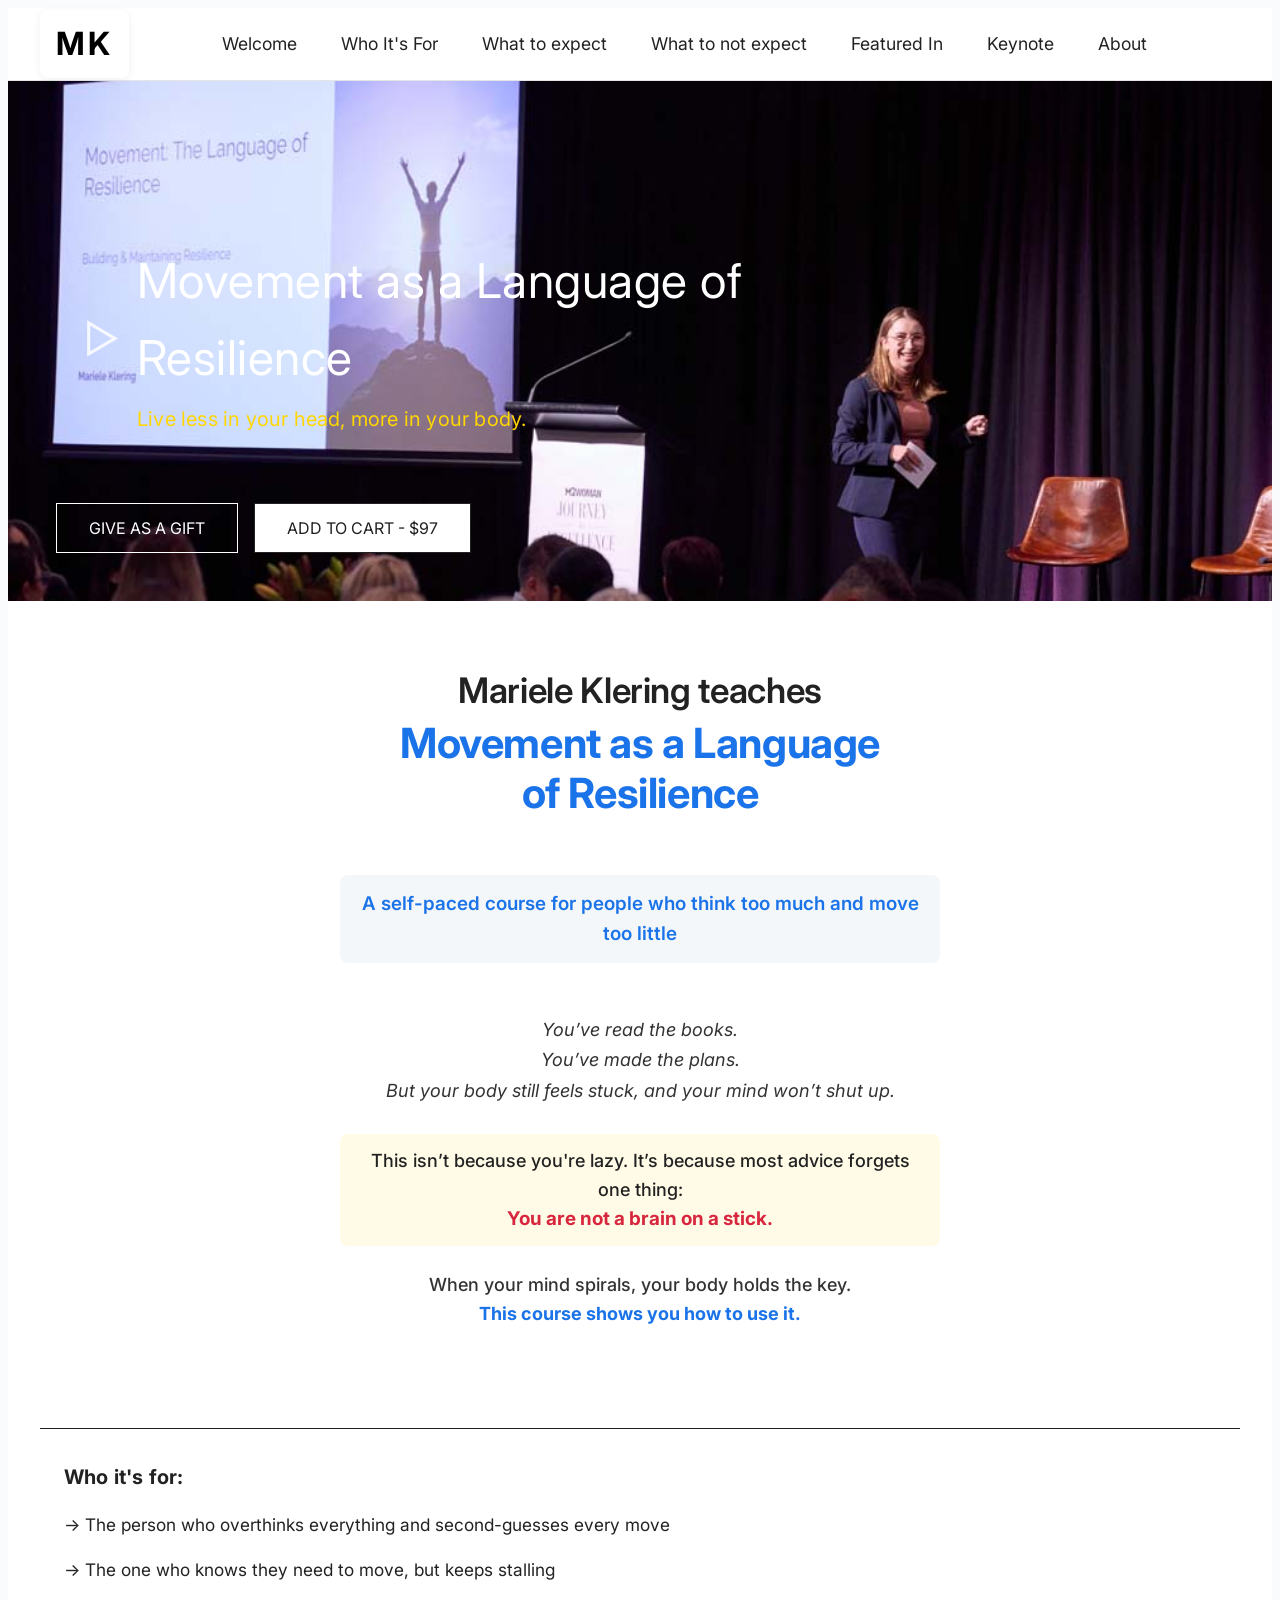
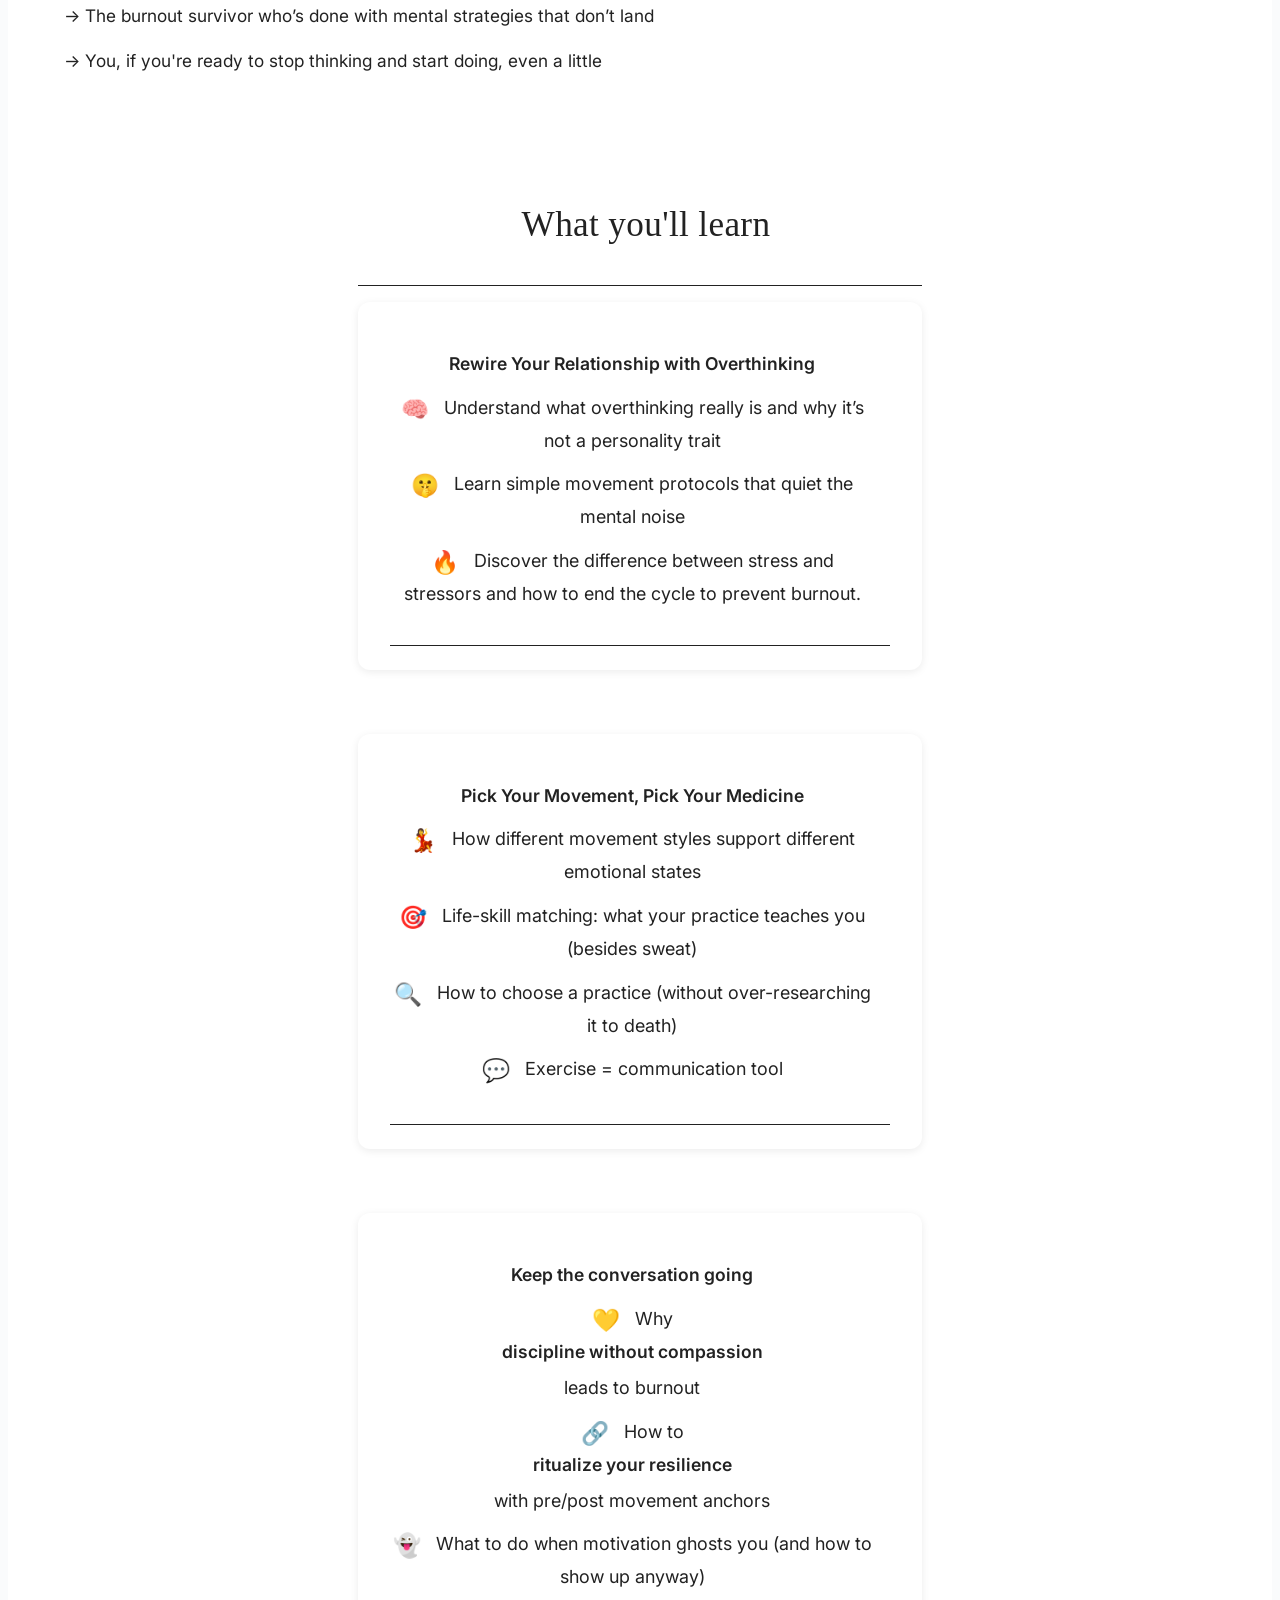
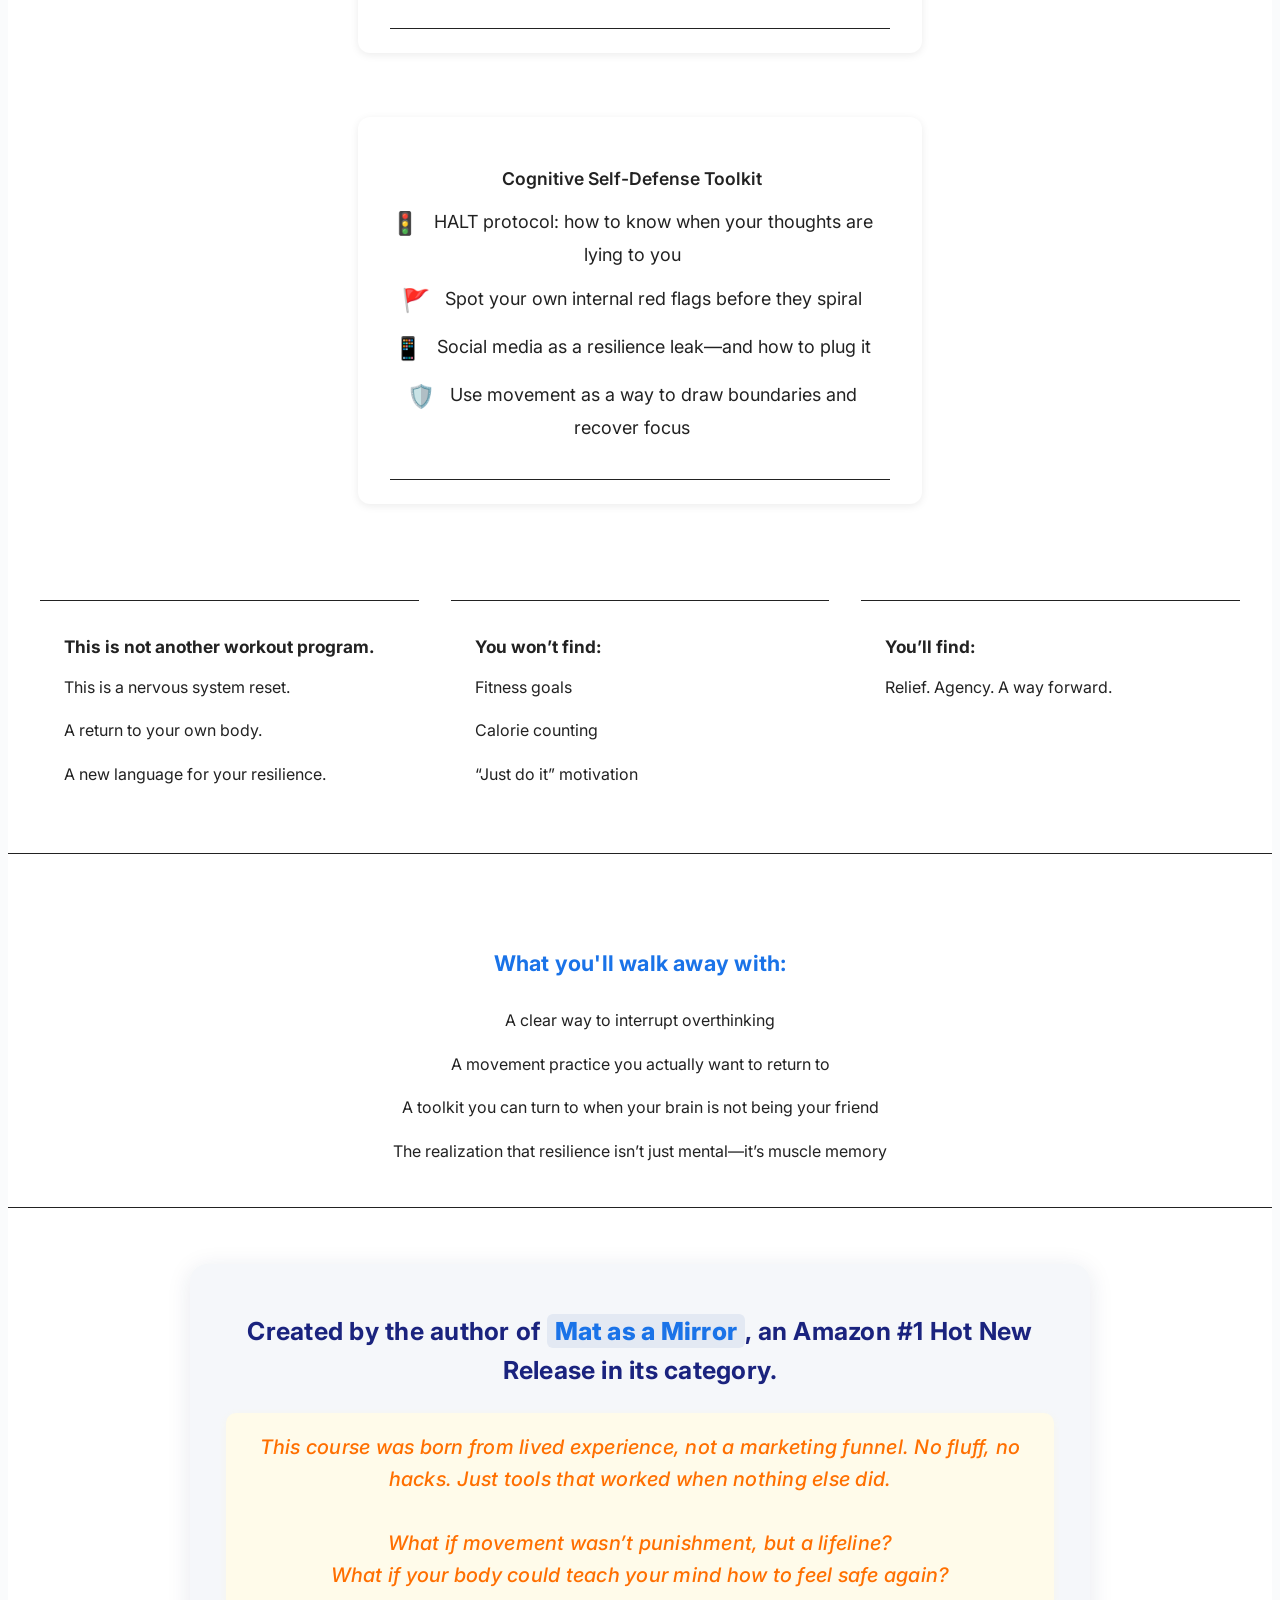
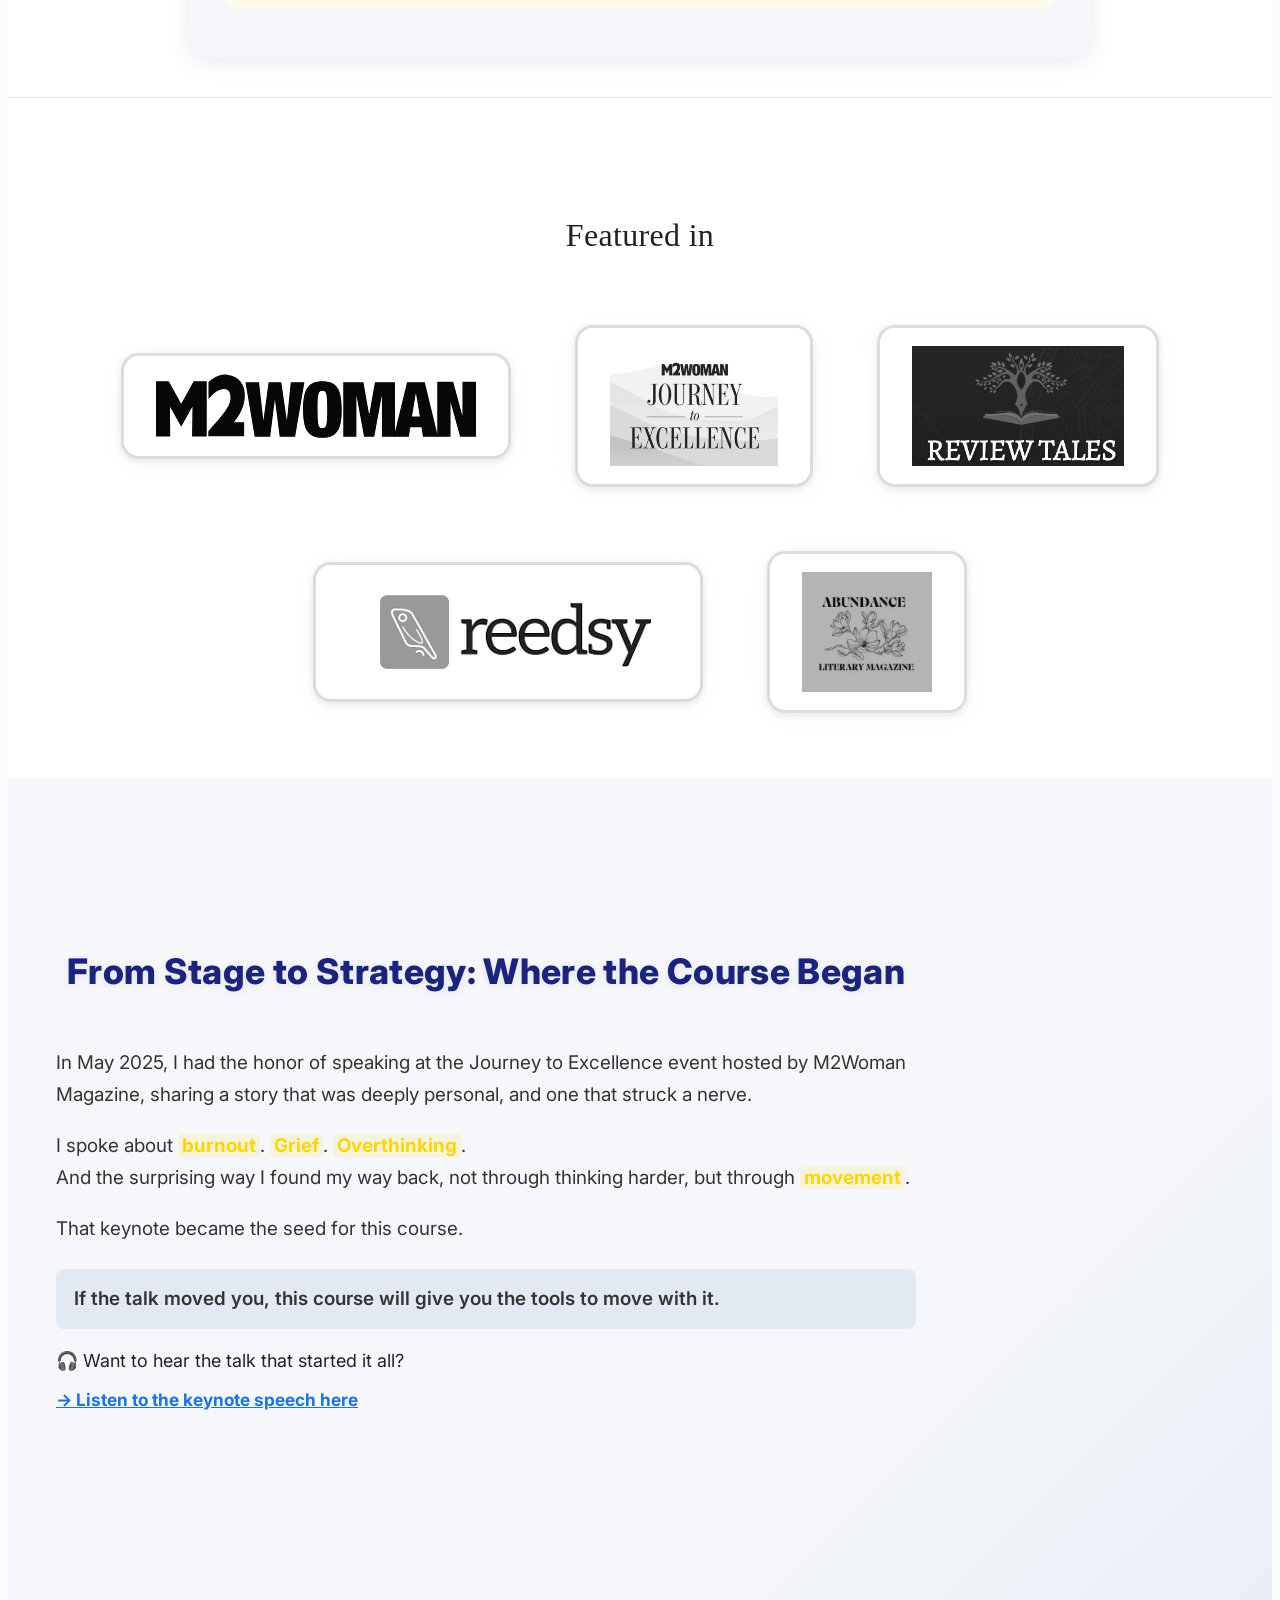
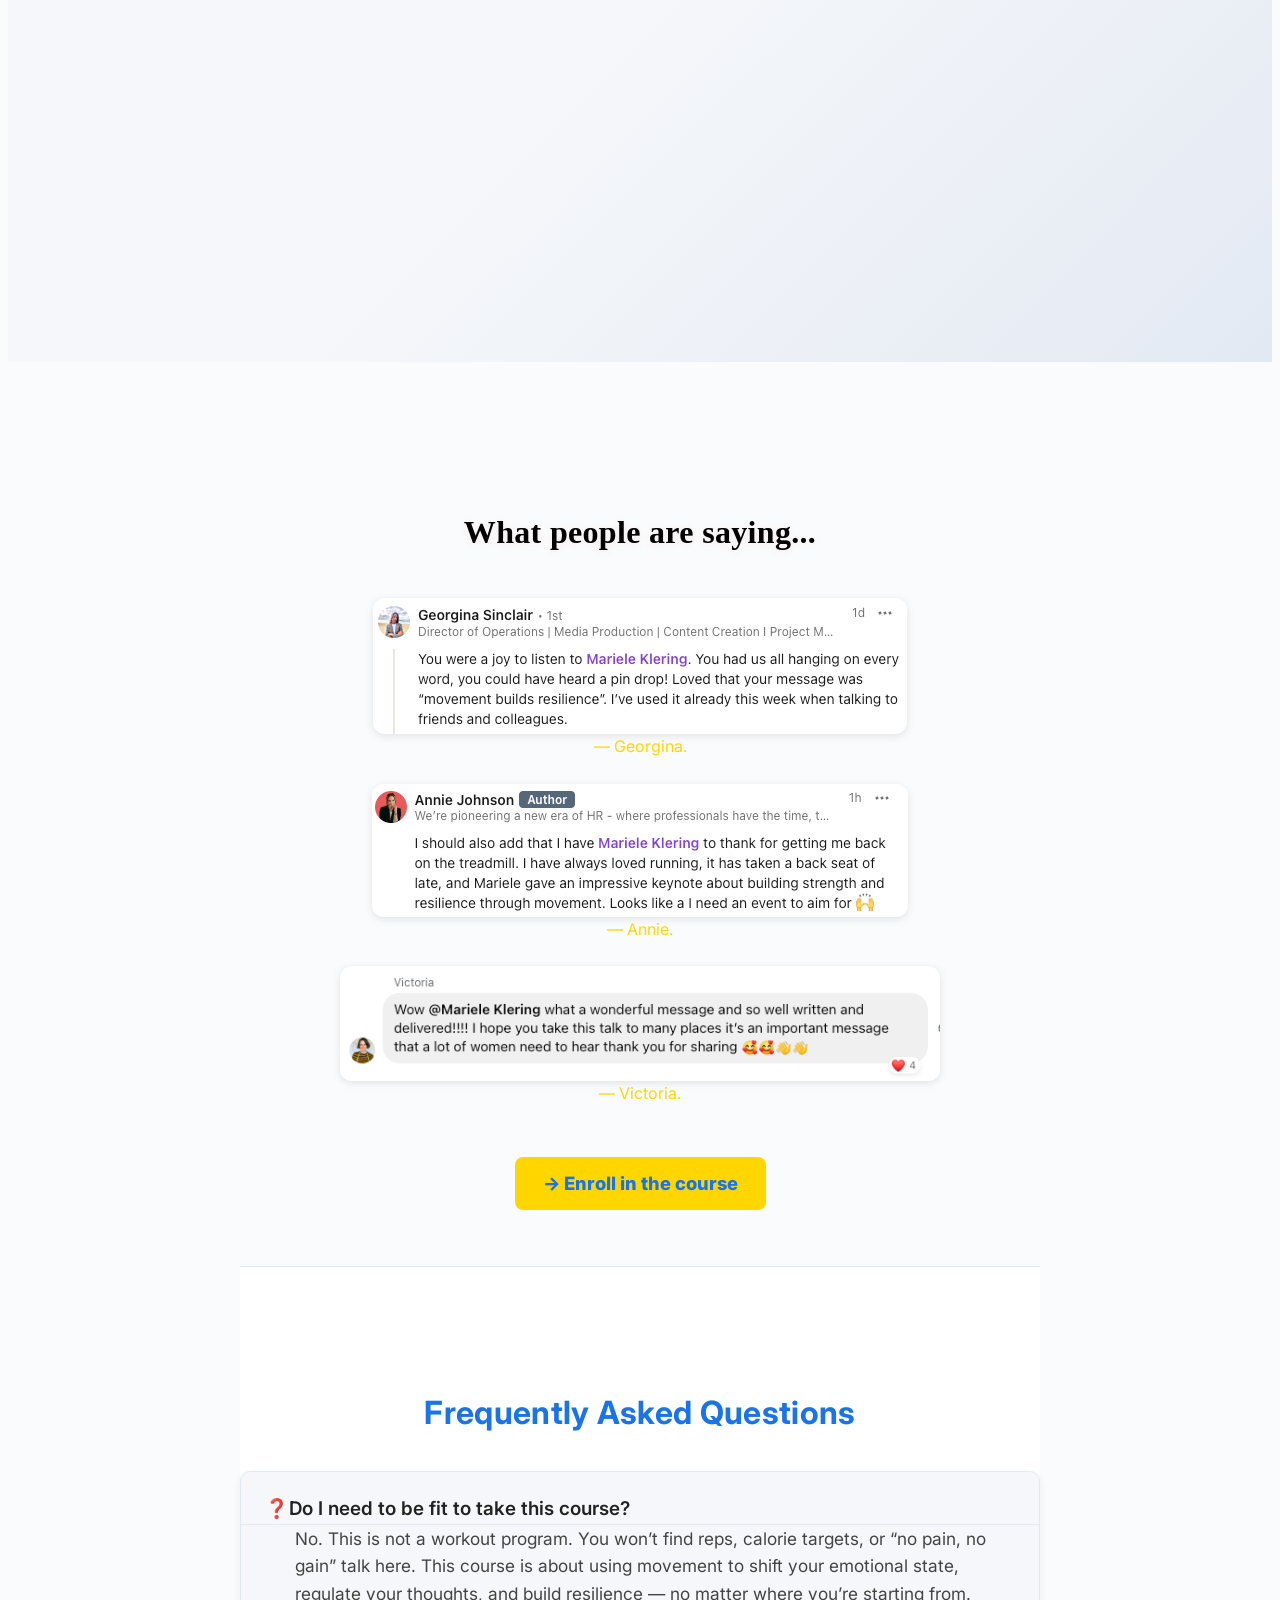
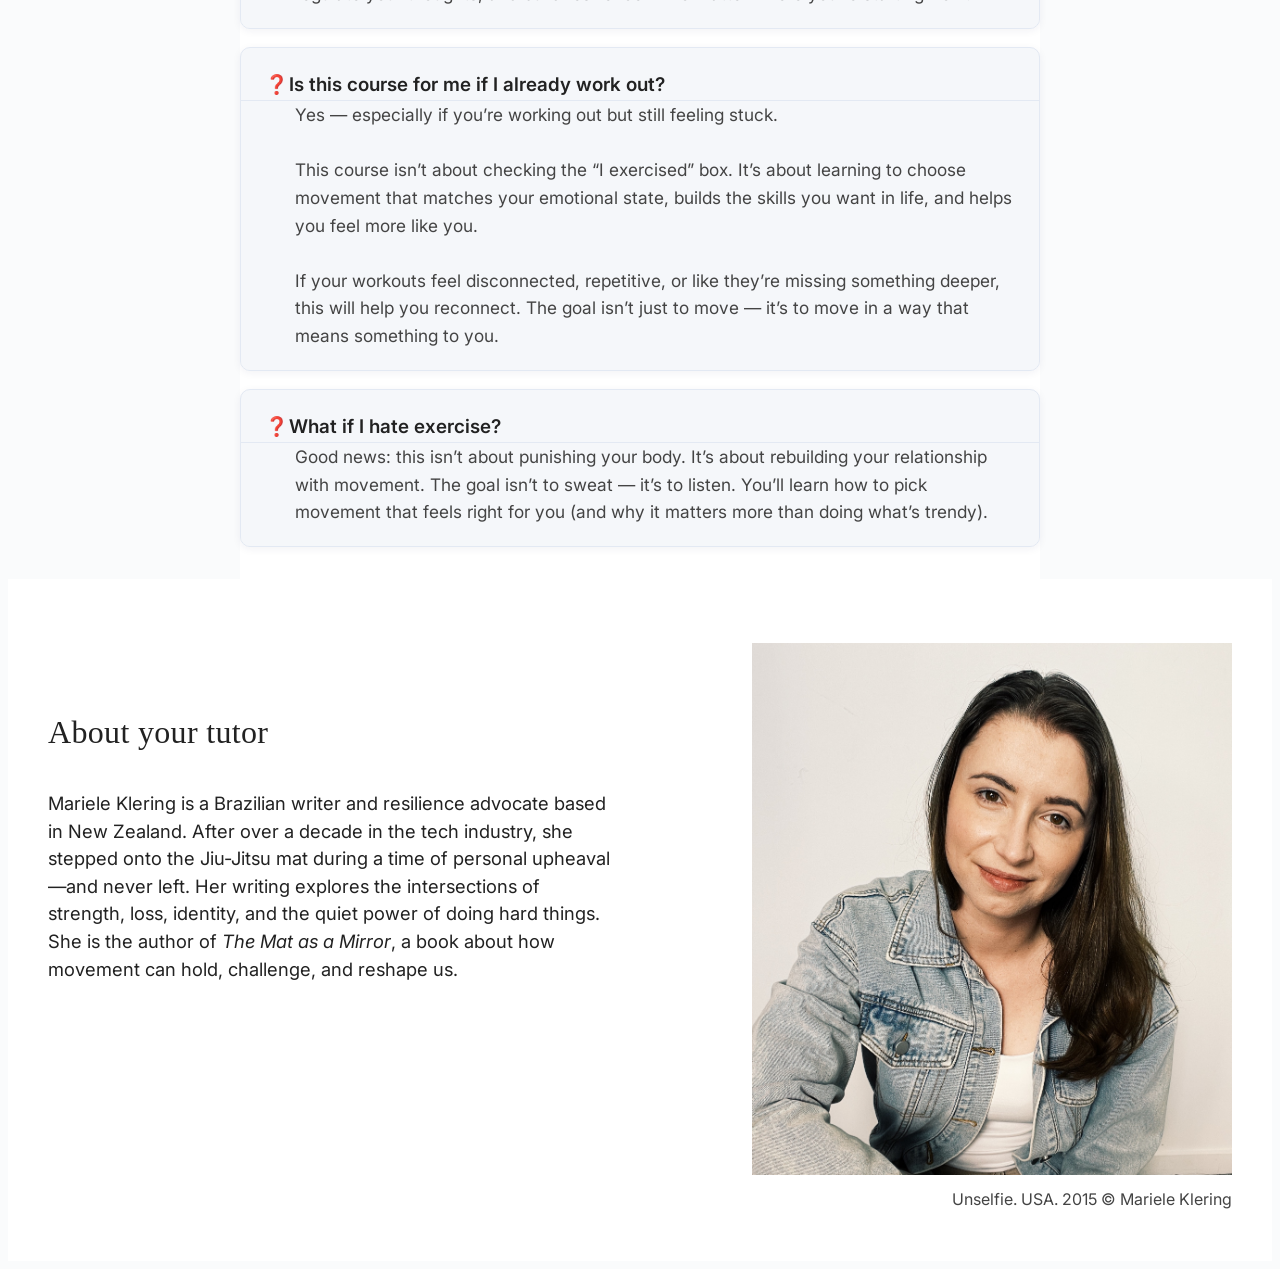
==== commit a15e0dc9: "fix typo" ====
--- a/landing/index.html
+++ b/landing/index.html
@@ -9,41 +9,6 @@
     <!-- Inter font for matching main website -->
     <link href="https://fonts.googleapis.com/css2?family=Inter:wght@400;700&display=swap" rel="stylesheet">
     <link rel="stylesheet" href="landing.css">
-    <style>
-        body {
-            font-family: 'Inter', Arial, sans-serif;
-            font-size: 18px;
-            line-height: 1.6;
-            color: #222;
-            background: #fafbfc;
-        }
-
-        h1,
-        h2,
-        h3,
-        h4,
-        h5,
-        h6 {
-            font-weight: 700;
-            letter-spacing: 0.01em;
-            margin-top: 2em;
-            margin-bottom: 0.5em;
-        }
-
-        p,
-        li {
-            font-weight: 400;
-            margin-bottom: 1em;
-        }
-
-        /* Focus state for interactive elements */
-        button:focus,
-        .faq-question:focus {
-            outline: 3px solid #005fcc;
-            outline-offset: 2px;
-            background: #e6f0ff;
-        }
-    </style>
 </head>
 
 <body>
@@ -122,14 +87,17 @@
                     <div class="learn-item">
                         <strong>Rewire Your Relationship with Overthinking</strong>
                         <div>
-                            <div><span class="learn-icon">🧠</span> Understand what overthinking really is and why it’s not
+                            <div><span class="learn-icon">🧠</span> Understand what overthinking really is and why it’s
+                                not
                                 a
                                 personality trait
                             </div>
-                            <div><span class="learn-icon">🤫</span> Learn simple movement protocols that quiet the mental
+                            <div><span class="learn-icon">🤫</span> Learn simple movement protocols that quiet the
+                                mental
                                 noise
                             </div>
-                            <div><span class="learn-icon">🔥</span> Discover the difference between stress and stressors and
+                            <div><span class="learn-icon">🔥</span> Discover the difference between stress and stressors
+                                and
                                 how
                                 to end the
                                 cycle to prevent burnout.</div>
@@ -149,7 +117,8 @@
                                 (besides
                                 sweat)
                             </div>
-                            <div><span class="learn-icon">🔍</span> How to choose a practice (without over-researching it to
+                            <div><span class="learn-icon">🔍</span> How to choose a practice (without over-researching
+                                it to
                                 death)</div>
                             <div><span class="learn-icon">💬</span> Exercise = communication tool</div>
                         </div>
@@ -160,13 +129,16 @@
                     <div class="learn-item">
                         <strong>Keep the conversation going</strong>
                         <div>
-                            <div><span class="learn-icon">💛</span> Why <strong>discipline without compassion</strong> leads
+                            <div><span class="learn-icon">💛</span> Why <strong>discipline without compassion</strong>
+                                leads
                                 to
                                 burnout
                             </div>
-                            <div><span class="learn-icon">🔗</span> How to <strong>ritualize your resilience</strong> with
+                            <div><span class="learn-icon">🔗</span> How to <strong>ritualize your resilience</strong>
+                                with
                                 pre/post movement anchors</div>
-                            <div><span class="learn-icon">👻</span> What to do when motivation ghosts you (and how to show
+                            <div><span class="learn-icon">👻</span> What to do when motivation ghosts you (and how to
+                                show
                                 up
                                 anyway)
                             </div>
@@ -178,14 +150,16 @@
                     <div class="learn-item">
                         <strong>Cognitive Self-Defense Toolkit</strong>
                         <div>
-                            <div><span class="learn-icon">🚦</span> HALT protocol: how to know when your thoughts are lying
+                            <div><span class="learn-icon">🚦</span> HALT protocol: how to know when your thoughts are
+                                lying
                                 to
                                 you</div>
                             <div><span class="learn-icon">🚩</span> Spot your own internal red flags before they spiral
                             </div>
                             <div><span class="learn-icon">📱</span> Social media as a resilience leak—and how to plug it
                             </div>
-                            <div><span class="learn-icon">🛡️</span> Use movement as a way to draw boundaries and recover
+                            <div><span class="learn-icon">🛡️</span> Use movement as a way to draw boundaries and
+                                recover
                                 focus
                             </div>
                         </div>
@@ -235,10 +209,11 @@
                 <div class="course-summary-item">
                     Created by the author of <em>Mat as a Mirror</em>, an Amazon #1 Hot New Release in its category.
                     <div class="course-summary-quote" style="margin-top: 22px;">
-                        This course was born from lived experience, not a marketing funnel. No fluff, no hacks. Just tools
-                        that worked when nothing else did.<br><br>king</strong>
+                        This course was born from lived experience, not a marketing funnel. No fluff, no hacks. Just
+                        tools
+                        that worked when nothing else did.<br><br></strong>
                         What if movement wasn’t punishment, but a lifeline?<br>
-                        What if your body could teach your mind how to feel safe again?king really is and why it’s not a
+                        What if your body could teach your mind how to feel safe again?
                     </div>
                 </div>
             </div>
@@ -263,7 +238,8 @@
                     <h2 class="stage-strategy-title">From Stage to Strategy: Where the Course Began</h2>
                     <div class="stage-strategy-text">
                         <p>
-                            In May 2025, I had the honor of speaking at the Journey to Excellence event hosted by M2Woman
+                            In May 2025, I had the honor of speaking at the Journey to Excellence event hosted by
+                            M2Woman
                             Magazine, sharing a story that was deeply personal, and one that struck a nerve.
                         </p>
                         <p>
@@ -283,8 +259,8 @@
                             <div class="stage-strategy-listen-note" style="margin-bottom:10px;">
                                 🎧 Want to hear the talk that started it all?
                             </div>
-                            <a href="https://www.m2woman.com/journey-to-excellence-speakers/" class="stage-strategy-link"
-                                target="_blank">
+                            <a href="https://www.m2woman.com/journey-to-excellence-speakers/"
+                                class="stage-strategy-link" target="_blank">
                                 → Listen to the keynote speech here
                             </a>
                             <div style="margin: 18px 0;">
@@ -309,16 +285,16 @@
                 <h2 class="feedback-title">What people are saying...</h2>
                 <div class="feedback-list">
                     <div class="feedback-item">
-                        <img src="feedback/feedback1.png" alt="Feedback from Jamie L." class="feedback-photo" />
-                        <div class="feedback-author">— Jamie L.</div>
+                        <img src="feedback/feedback1.png" alt="Feedback from Georgina." class="feedback-photo" />
+                        <div class="feedback-author">— Georgina.</div>
                     </div>
                     <div class="feedback-item">
-                        <img src="feedback/feedback2.png" alt="Feedback from Morgan S." class="feedback-photo" />
-                        <div class="feedback-author">— Morgan S.</div>
+                        <img src="feedback/feedback2.png" alt="Feedback from Annie." class="feedback-photo" />
+                        <div class="feedback-author">— Annie.</div>
                     </div>
                     <div class="feedback-item">
-                        <img src="feedback/feedback3.png" alt="Feedback from Alex P." class="feedback-photo" />
-                        <div class="feedback-author">— Alex P.</div>
+                        <img src="feedback/feedback3.png" alt="Feedback from Victoria." class="feedback-photo" />
+                        <div class="feedback-author">— Victoria.</div>
                     </div>
                 </div>
                 <div class="feedback-enroll-btn">
@@ -334,8 +310,10 @@
                         <span class="faq-icon">❓</span>Do I need to be fit to take this course?
                     </div>
                     <div class="faq-answer" id="faq1-answer" role="region" aria-labelledby="faq1-question" hidden>
-                        No. This is not a workout program. You won’t find reps, calorie targets, or “no pain, no gain” talk
-                        here. This course is about using movement to shift your emotional state, regulate your thoughts, and
+                        No. This is not a workout program. You won’t find reps, calorie targets, or “no pain, no gain”
+                        talk
+                        here. This course is about using movement to shift your emotional state, regulate your thoughts,
+                        and
                         build resilience — no matter where you’re starting from.
                     </div>
                 </div>
@@ -345,11 +323,14 @@
                     </div>
                     <div class="faq-answer" id="faq2-answer" role="region" aria-labelledby="faq2-question" hidden>
                         Yes — especially if you’re working out but still feeling stuck.<br><br>
-                        This course isn’t about checking the “I exercised” box. It’s about learning to choose movement that
+                        This course isn’t about checking the “I exercised” box. It’s about learning to choose movement
+                        that
                         matches your emotional state, builds the skills you want in life, and helps you feel more like
                         you.<br><br>
-                        If your workouts feel disconnected, repetitive, or like they’re missing something deeper, this will
-                        help you reconnect. The goal isn’t just to move — it’s to move in a way that means something to you.
+                        If your workouts feel disconnected, repetitive, or like they’re missing something deeper, this
+                        will
+                        help you reconnect. The goal isn’t just to move — it’s to move in a way that means something to
+                        you.
                     </div>
                 </div>
                 <div class="faq-item">
--- a/landing/landing.css
+++ b/landing/landing.css
@@ -4,6 +4,55 @@
 .welcome-section h1,
 .welcome-section p {
     font-family: 'Inter', Arial, Helvetica, sans-serif;
+}
+
+body {
+    font-family: 'Inter', Arial, sans-serif;
+    font-size: 18px;
+    line-height: 1.6;
+    color: #222;
+    background: #fafbfc;
+}
+
+h1,
+h2,
+h3,
+h4,
+h5,
+h6 {
+    font-weight: 700;
+    letter-spacing: 0.01em;
+    margin-top: 2em;
+    margin-bottom: 0.5em;
+}
+
+p,
+li {
+    font-weight: 400;
+    margin-bottom: 1em;
+}
+
+.title {
+    font-size: 2.5rem;
+    font-weight: 700;
+    margin-top: 2em;
+    margin-bottom: 0.5em;
+    letter-spacing: 0.01em;
+}
+
+.subtitle {
+    font-size: 1.5rem;
+    font-weight: 500;
+    margin-top: 1.5em;
+    margin-bottom: 0.5em;
+    color: #444;
+}
+
+.text {
+    font-size: 1.125rem;
+    font-weight: 400;
+    margin-bottom: 1em;
+    color: #222;
 }
 
 .welcome-section {
@@ -308,6 +357,9 @@
     background: #fff;
     padding: 56px 0 24px 0;
     font-family: 'Inter', Arial, sans-serif;
+    display: flex;
+    flex-direction: column;
+    align-items: center;
 }
 
 .learn-title {
@@ -331,6 +383,17 @@
     border-bottom: 1px solid #222;
     padding: 24px 16px 24px 0;
     min-height: 120px;
+}
+
+.learn-item-box {
+    background: #fff;
+    border-radius: 12px;
+    box-shadow: 0 2px 8px rgba(0, 0, 0, 0.08);
+    padding: 24px 32px;
+    margin: 16px 0;
+    max-width: 800px;
+    width: 90%;
+    text-align: center;
 }
 
 .learn-item strong {
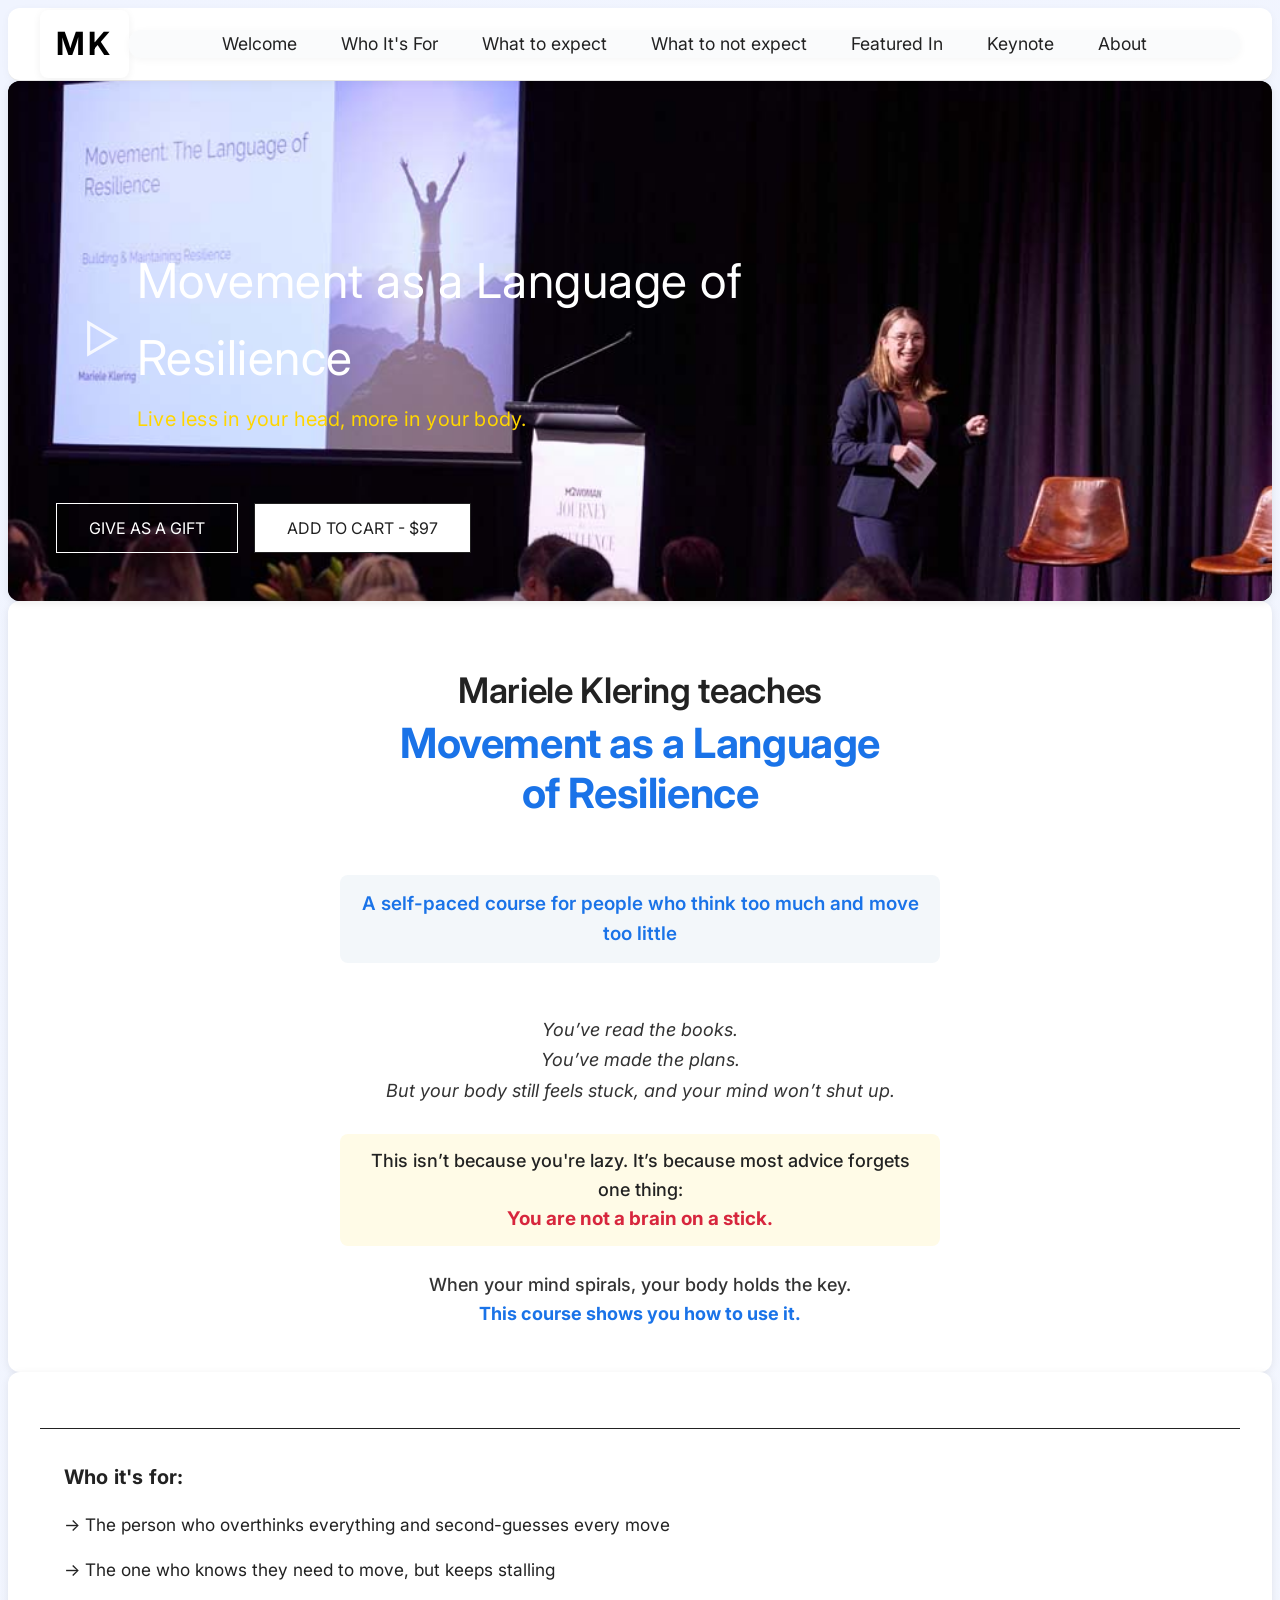
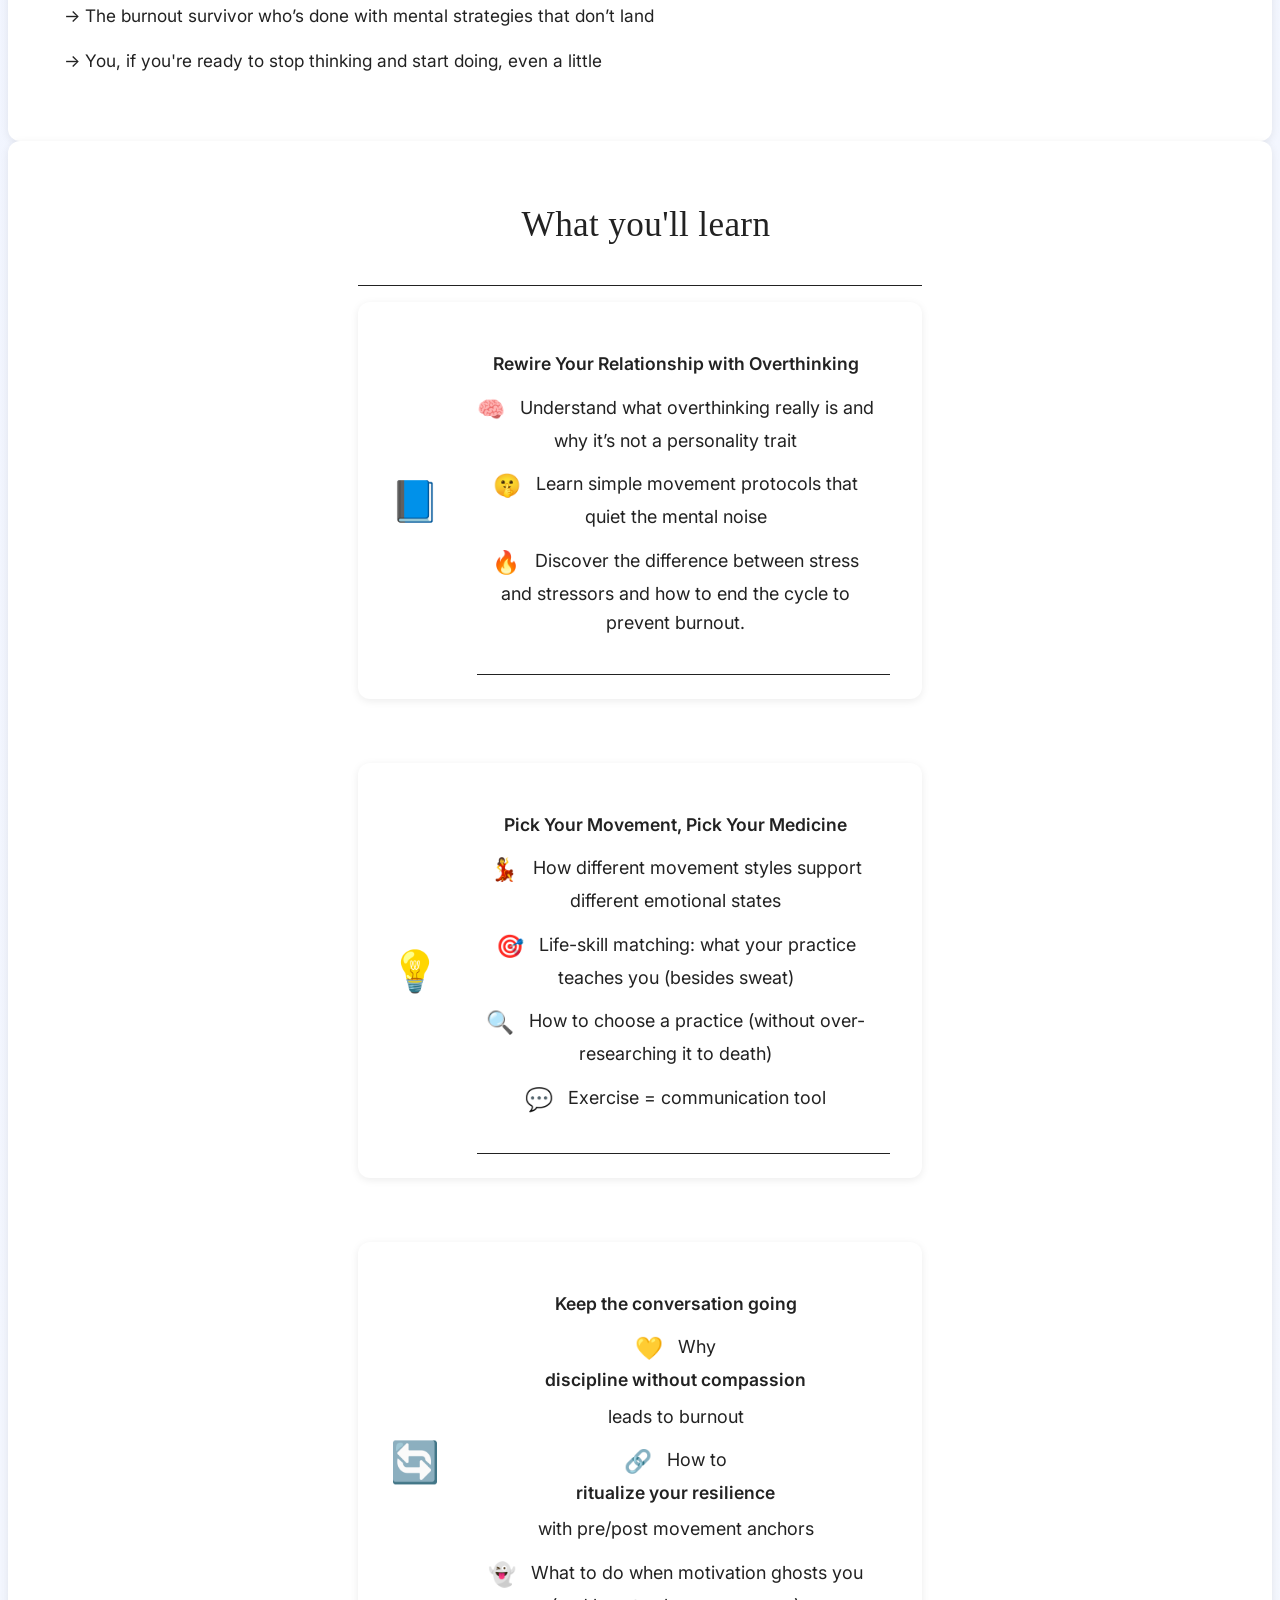
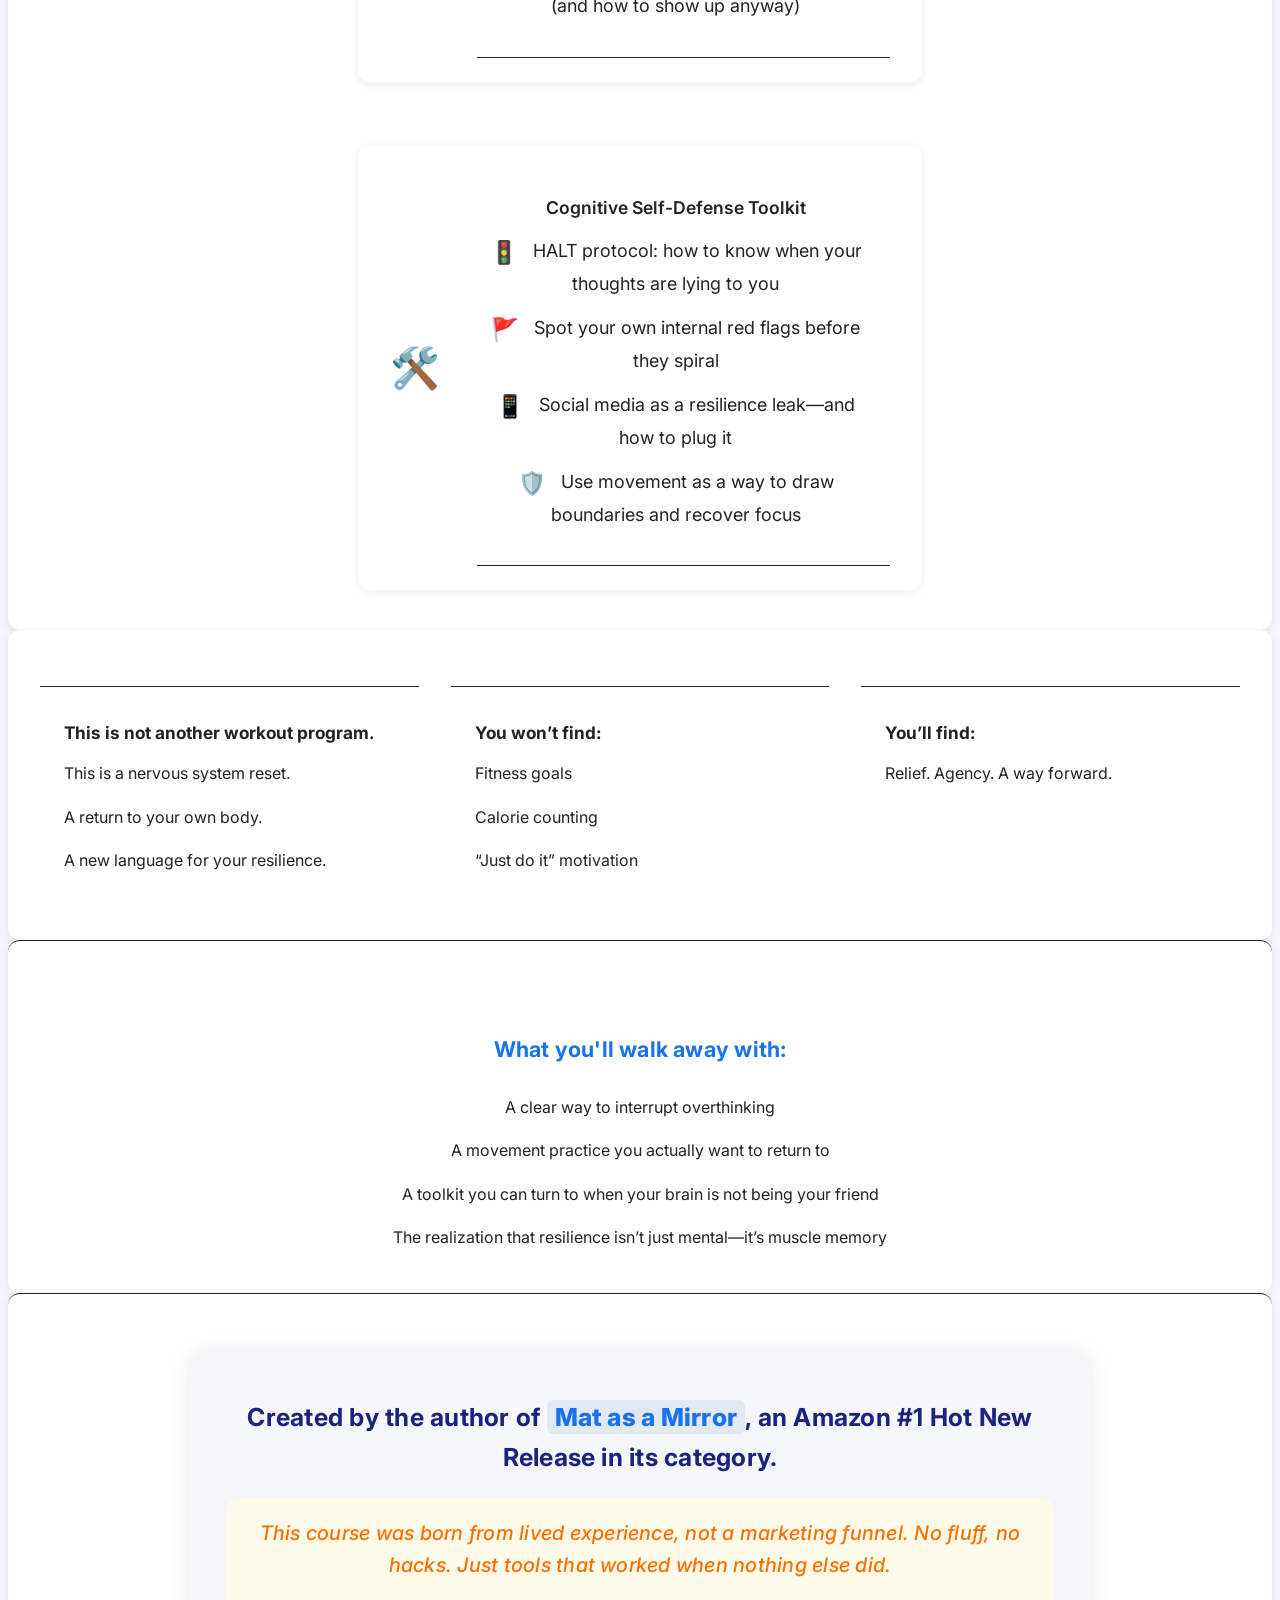
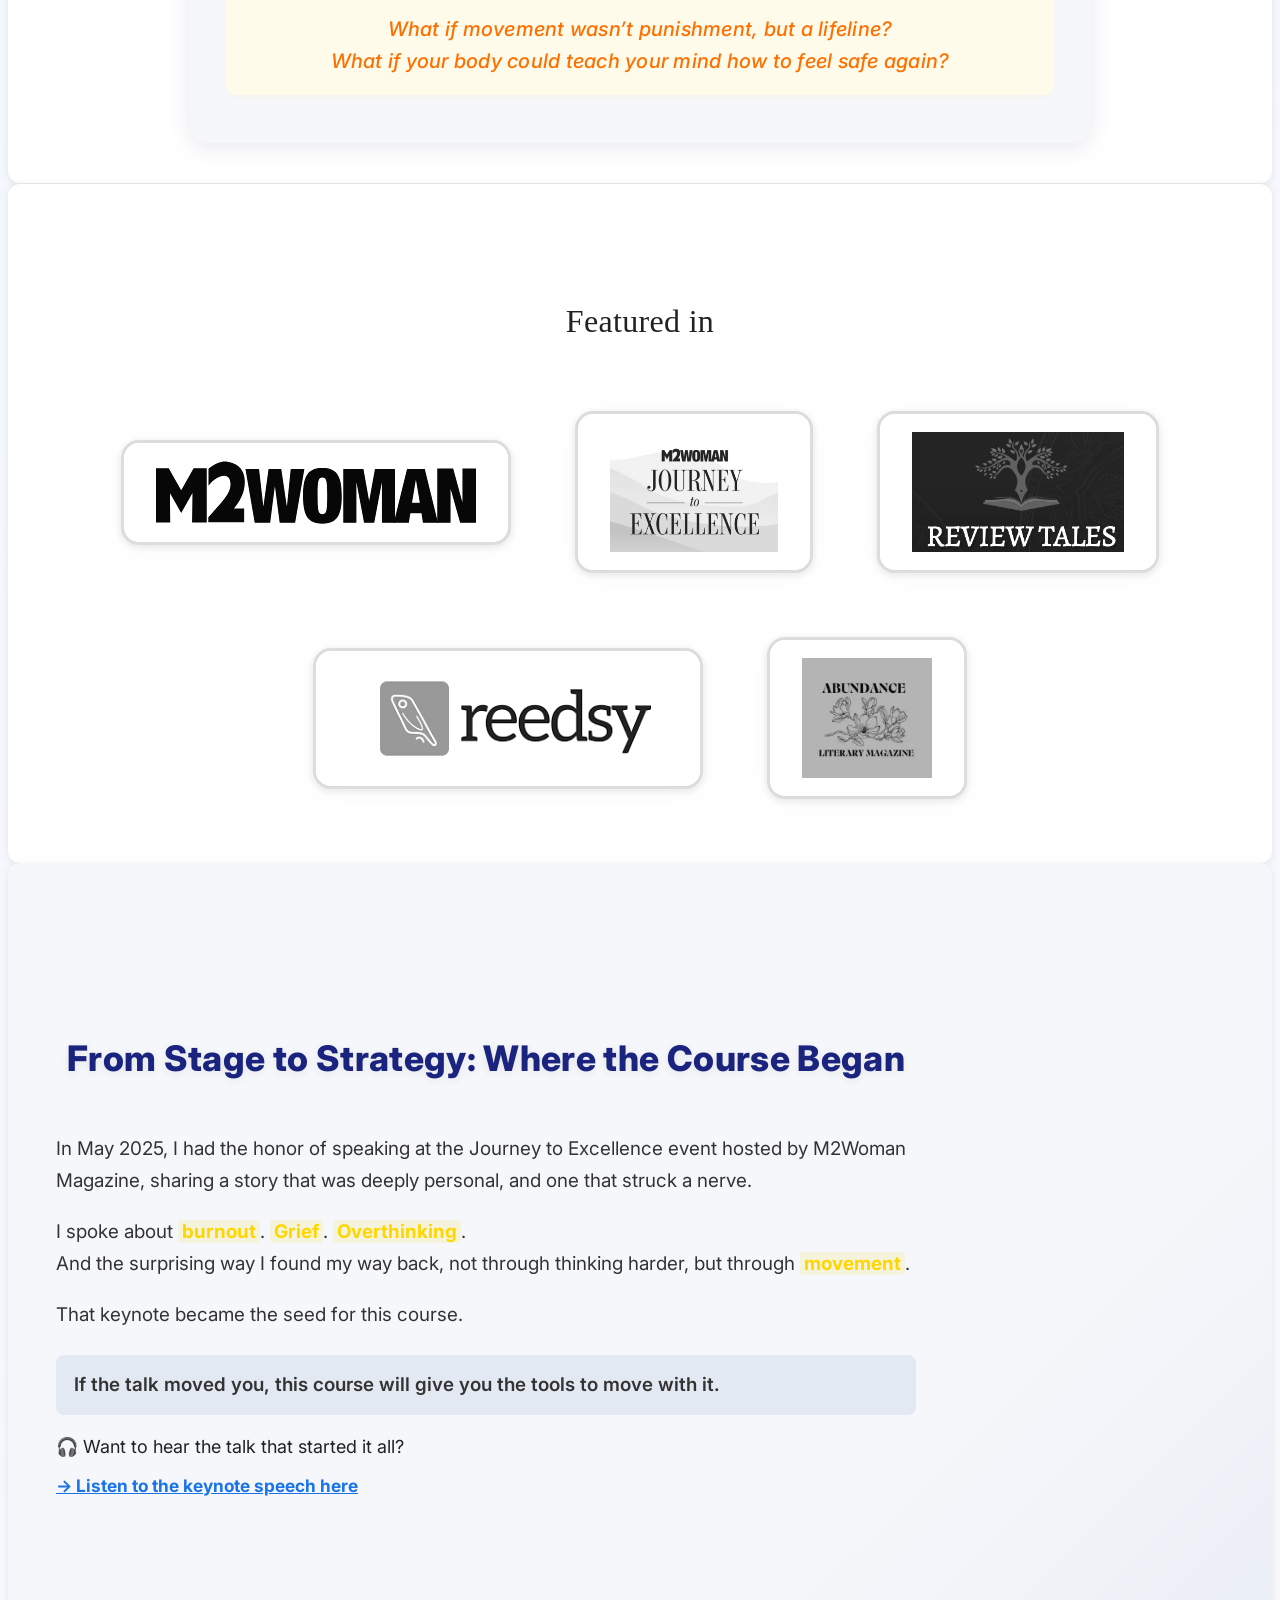
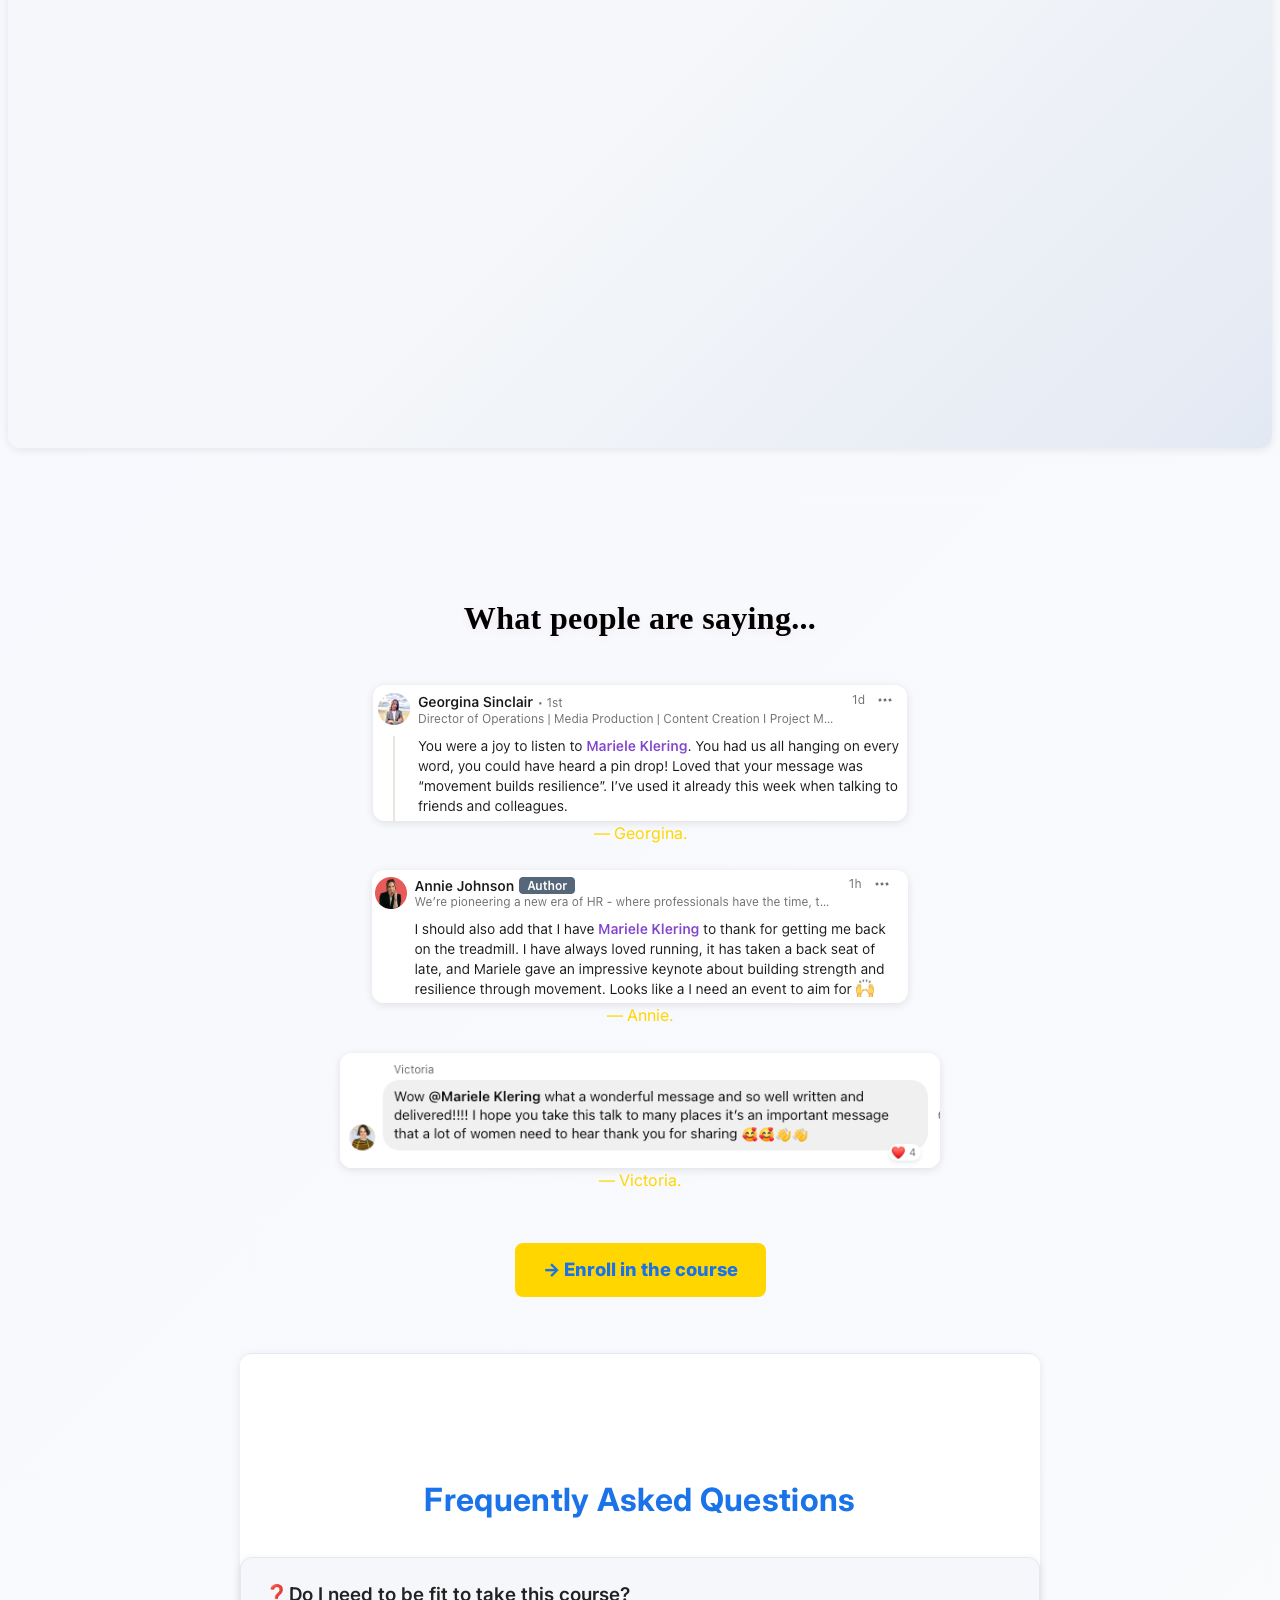
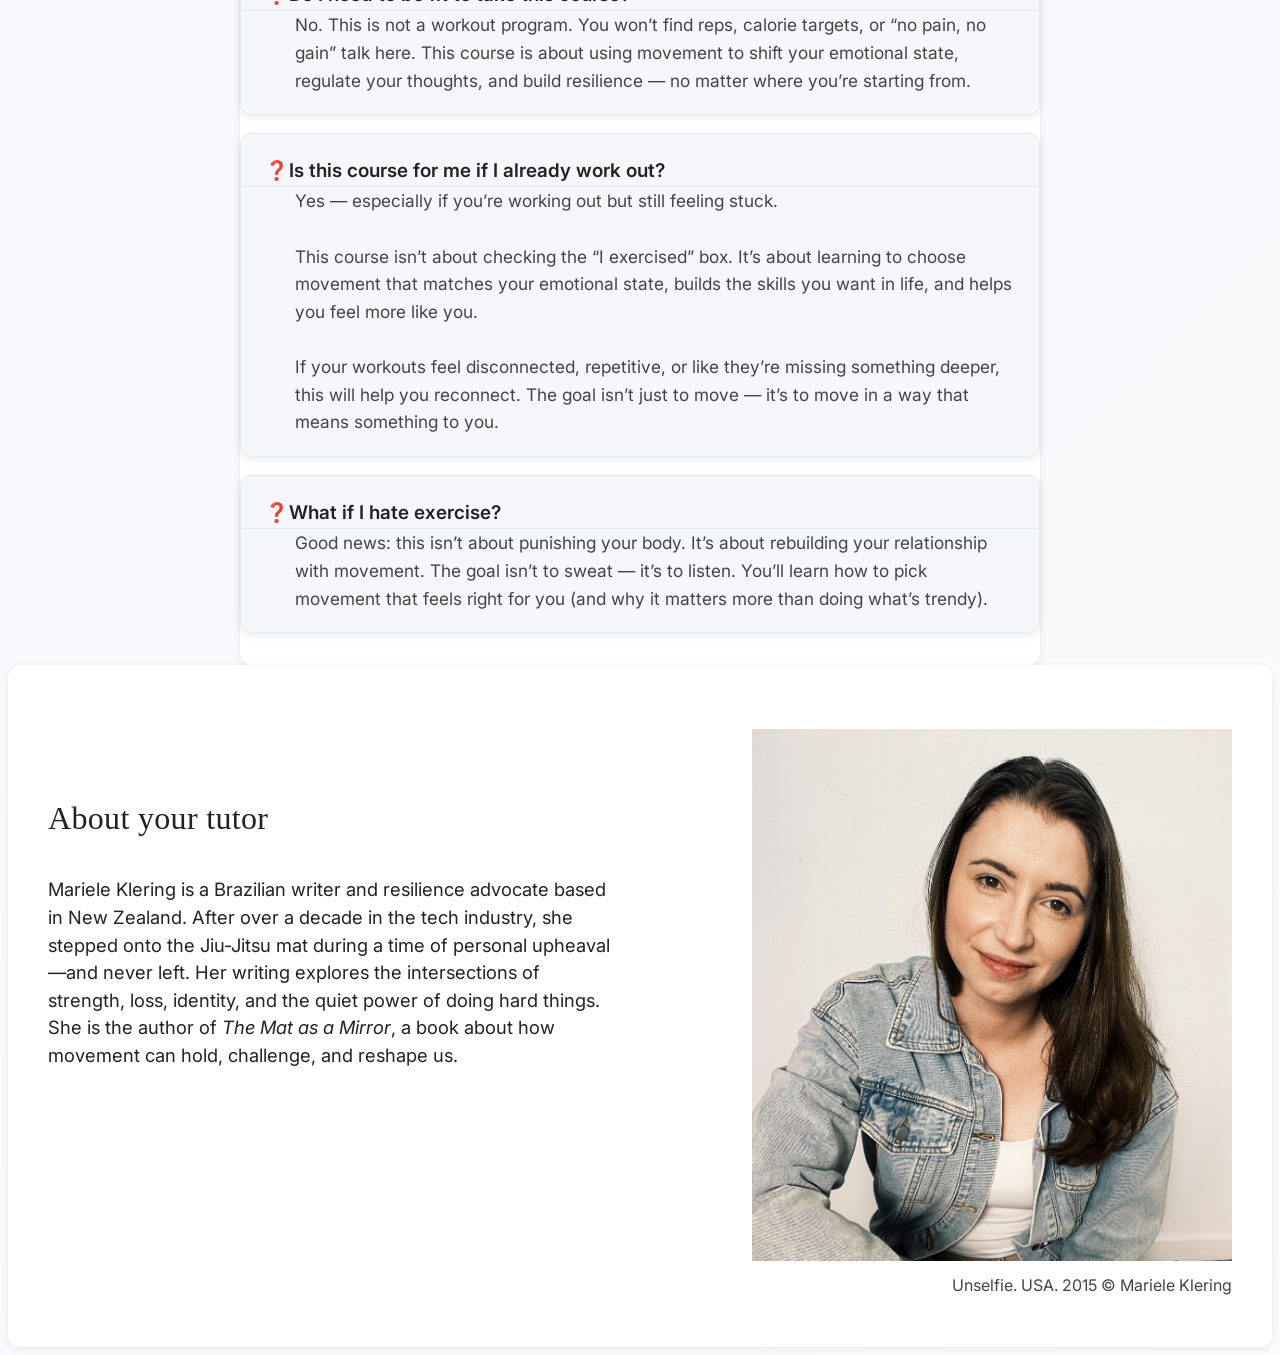
==== commit 384b26b7: "changes" ====
--- a/landing/index.html
+++ b/landing/index.html
@@ -12,7 +12,7 @@
 </head>
 
 <body>
-    <header class="main-header">
+    <header class="main-header fade-in">
         <div class="logo">MK</div>
         <nav class="main-nav">
             <a href="#welcome">Welcome</a>
@@ -79,11 +79,12 @@
                 </div>
             </div>
         </section>
-        <section class="learn-section" style="display: flex; flex-direction: column; align-items: center;">
+        <section class="learn-section fade-in">
             <h2 class="learn-title">What you'll learn</h2>
             <div class="learn-grid">
                 <div class="learn-item-box"
                     style="background: #fff; border-radius: 12px; box-shadow: 0 2px 8px rgba(0,0,0,0.08); padding: 24px 32px; margin: 16px 0; max-width: 500px; width: 100%; text-align: center;">
+                    <span class="learn-icon" aria-hidden="true" style="font-size:2.5rem;">📘</span>
                     <div class="learn-item">
                         <strong>Rewire Your Relationship with Overthinking</strong>
                         <div>
@@ -106,6 +107,7 @@
                 </div>
                 <div class="learn-item-box"
                     style="background: #fff; border-radius: 12px; box-shadow: 0 2px 8px rgba(0,0,0,0.08); padding: 24px 32px; margin: 16px 0; max-width: 500px; width: 100%; text-align: center;">
+                    <span class="learn-icon" aria-hidden="true" style="font-size:2.5rem;">💡</span>
                     <div class="learn-item">
                         <strong>Pick Your Movement, Pick Your Medicine</strong>
                         <div>
@@ -126,6 +128,7 @@
                 </div>
                 <div class="learn-item-box"
                     style="background: #fff; border-radius: 12px; box-shadow: 0 2px 8px rgba(0,0,0,0.08); padding: 24px 32px; margin: 16px 0; max-width: 500px; width: 100%; text-align: center;">
+                    <span class="learn-icon" aria-hidden="true" style="font-size:2.5rem;">🔄</span>
                     <div class="learn-item">
                         <strong>Keep the conversation going</strong>
                         <div>
@@ -147,6 +150,7 @@
                 </div>
                 <div class="learn-item-box"
                     style="background: #fff; border-radius: 12px; box-shadow: 0 2px 8px rgba(0,0,0,0.08); padding: 24px 32px; margin: 16px 0; max-width: 500px; width: 100%; text-align: center;">
+                    <span class="learn-icon" aria-hidden="true" style="font-size:2.5rem;">🛠️</span>
                     <div class="learn-item">
                         <strong>Cognitive Self-Defense Toolkit</strong>
                         <div>
@@ -302,7 +306,7 @@
                 </div>
             </div>
         </div>
-        <section class="faq-section">
+        <section class="faq-section fade-in">
             <h2 class="faq-title">Frequently Asked Questions</h2>
             <div class="faq-list">
                 <div class="faq-item">
@@ -364,9 +368,21 @@
             </div>
         </section>
     </main>
-    <footer>
+    <footer class="fade-in">
         <script src="stage-strategy-carousel.js"></script>
     </footer>
+    <script>
+        // Fade-in on scroll
+        const fadeEls = document.querySelectorAll('.fade-in');
+        const observer = new IntersectionObserver((entries) => {
+            entries.forEach(entry => {
+                if (entry.isIntersecting) {
+                    entry.target.classList.add('visible');
+                }
+            });
+        }, { threshold: 0.1 });
+        fadeEls.forEach(el => observer.observe(el));
+    </script>
 </body>
 
 </html>
--- a/landing/landing.css
+++ b/landing/landing.css
@@ -11,7 +11,7 @@
     font-size: 18px;
     line-height: 1.6;
     color: #222;
-    background: #fafbfc;
+    background: linear-gradient(135deg, #f0f4ff 0%, #fafbfc 100%);
 }
 
 h1,
@@ -38,6 +38,7 @@
     margin-top: 2em;
     margin-bottom: 0.5em;
     letter-spacing: 0.01em;
+    color: #005fcc;
 }
 
 .subtitle {
@@ -394,6 +395,15 @@
     max-width: 800px;
     width: 90%;
     text-align: center;
+    transition: box-shadow 0.2s, transform 0.2s;
+    display: flex;
+    align-items: center;
+    gap: 1.5em;
+}
+
+.learn-item-box:hover {
+    box-shadow: 0 6px 24px rgba(0, 0, 0, 0.12);
+    transform: translateY(-4px) scale(1.02);
 }
 
 .learn-item strong {
@@ -1648,4 +1658,55 @@
     .learn-item>div>div {
         margin-bottom: 12px;
     }
+}
+
+.learn-item-box,
+.faq-item,
+header,
+nav,
+section,
+footer {
+    border-radius: 12px;
+    box-shadow: 0 2px 8px rgba(0, 0, 0, 0.08);
+}
+
+@media (max-width: 700px) {
+    .learn-item-box {
+        max-width: 98vw;
+        padding: 16px 8px;
+        flex-direction: column;
+        gap: 0.5em;
+    }
+
+    .title {
+        font-size: 2rem;
+    }
+
+    .subtitle {
+        font-size: 1.2rem;
+    }
+}
+
+html {
+    scroll-behavior: smooth;
+}
+
+header,
+nav {
+    position: sticky;
+    top: 0;
+    z-index: 100;
+    background: #fafbfc;
+    box-shadow: 0 2px 8px rgba(0, 0, 0, 0.04);
+}
+
+.fade-in {
+    opacity: 0;
+    transform: translateY(30px);
+    transition: opacity 0.7s, transform 0.7s;
+}
+
+.fade-in.visible {
+    opacity: 1;
+    transform: none;
 }
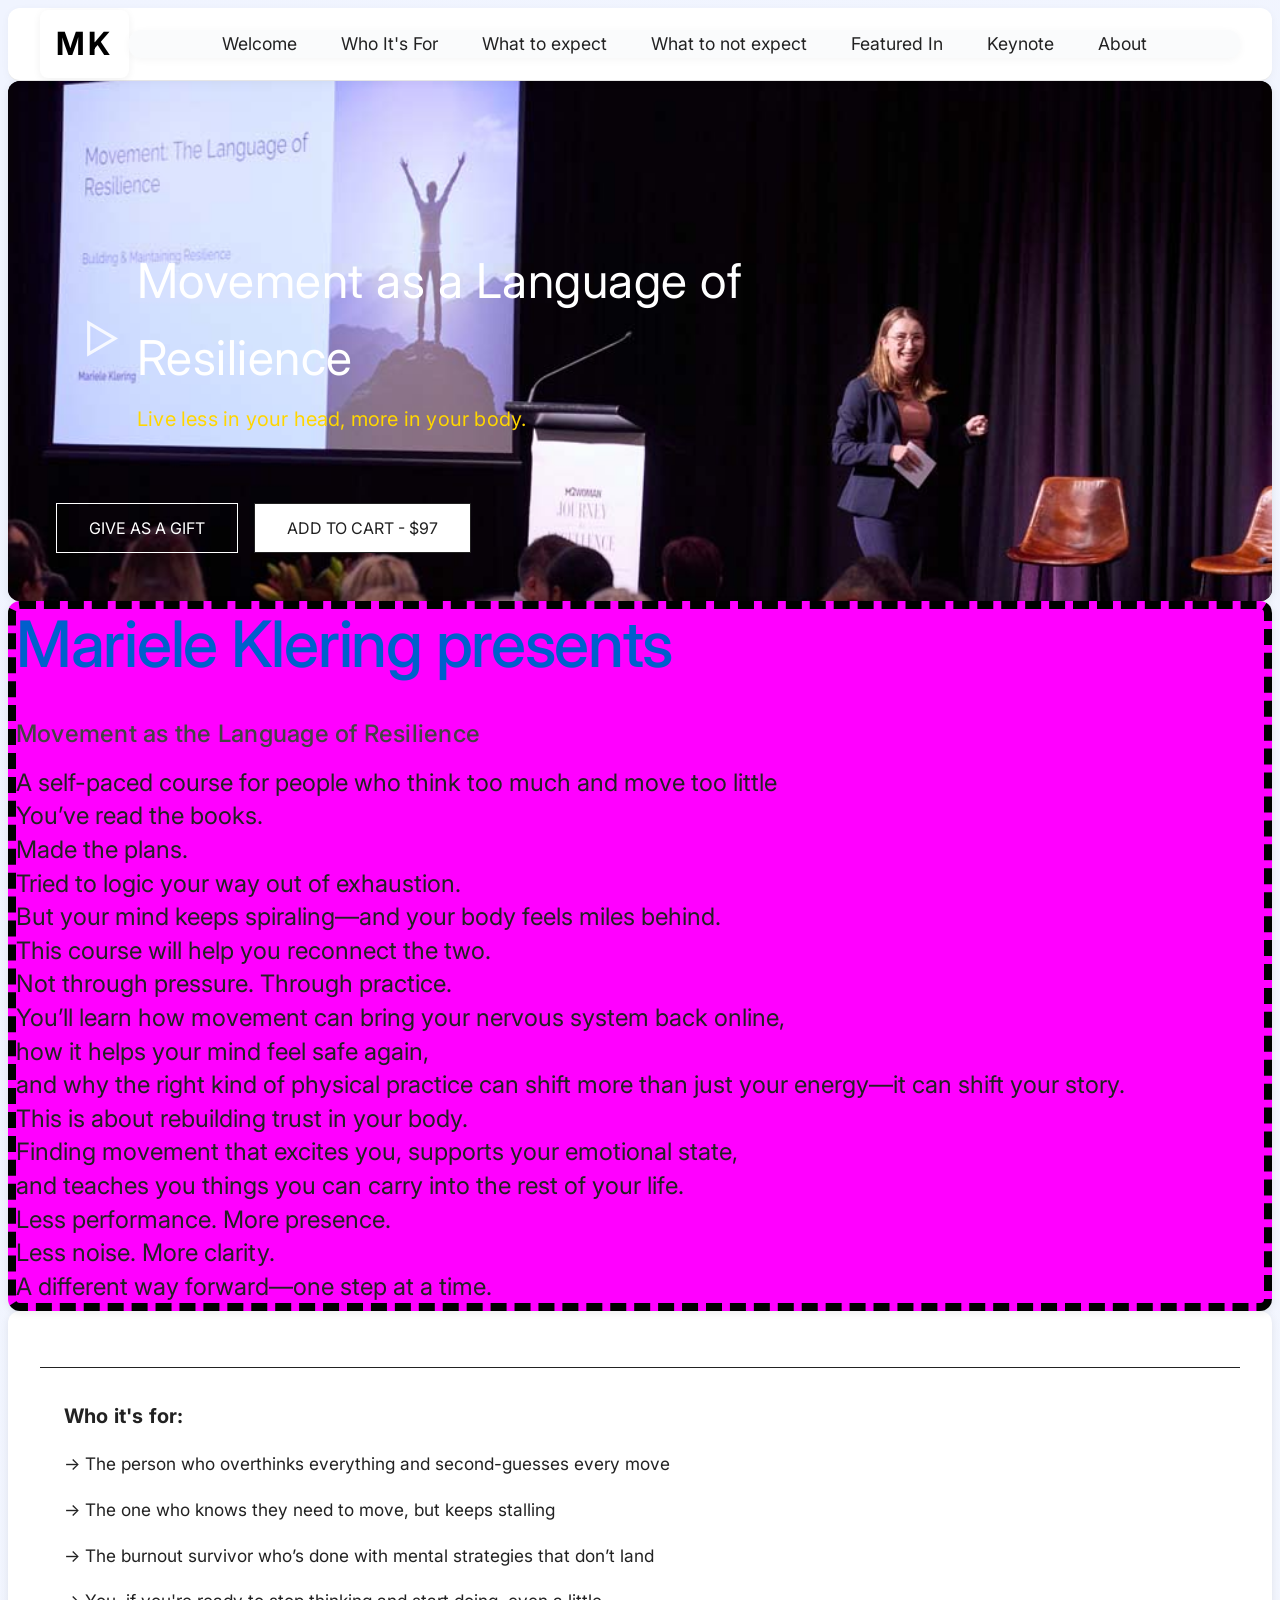
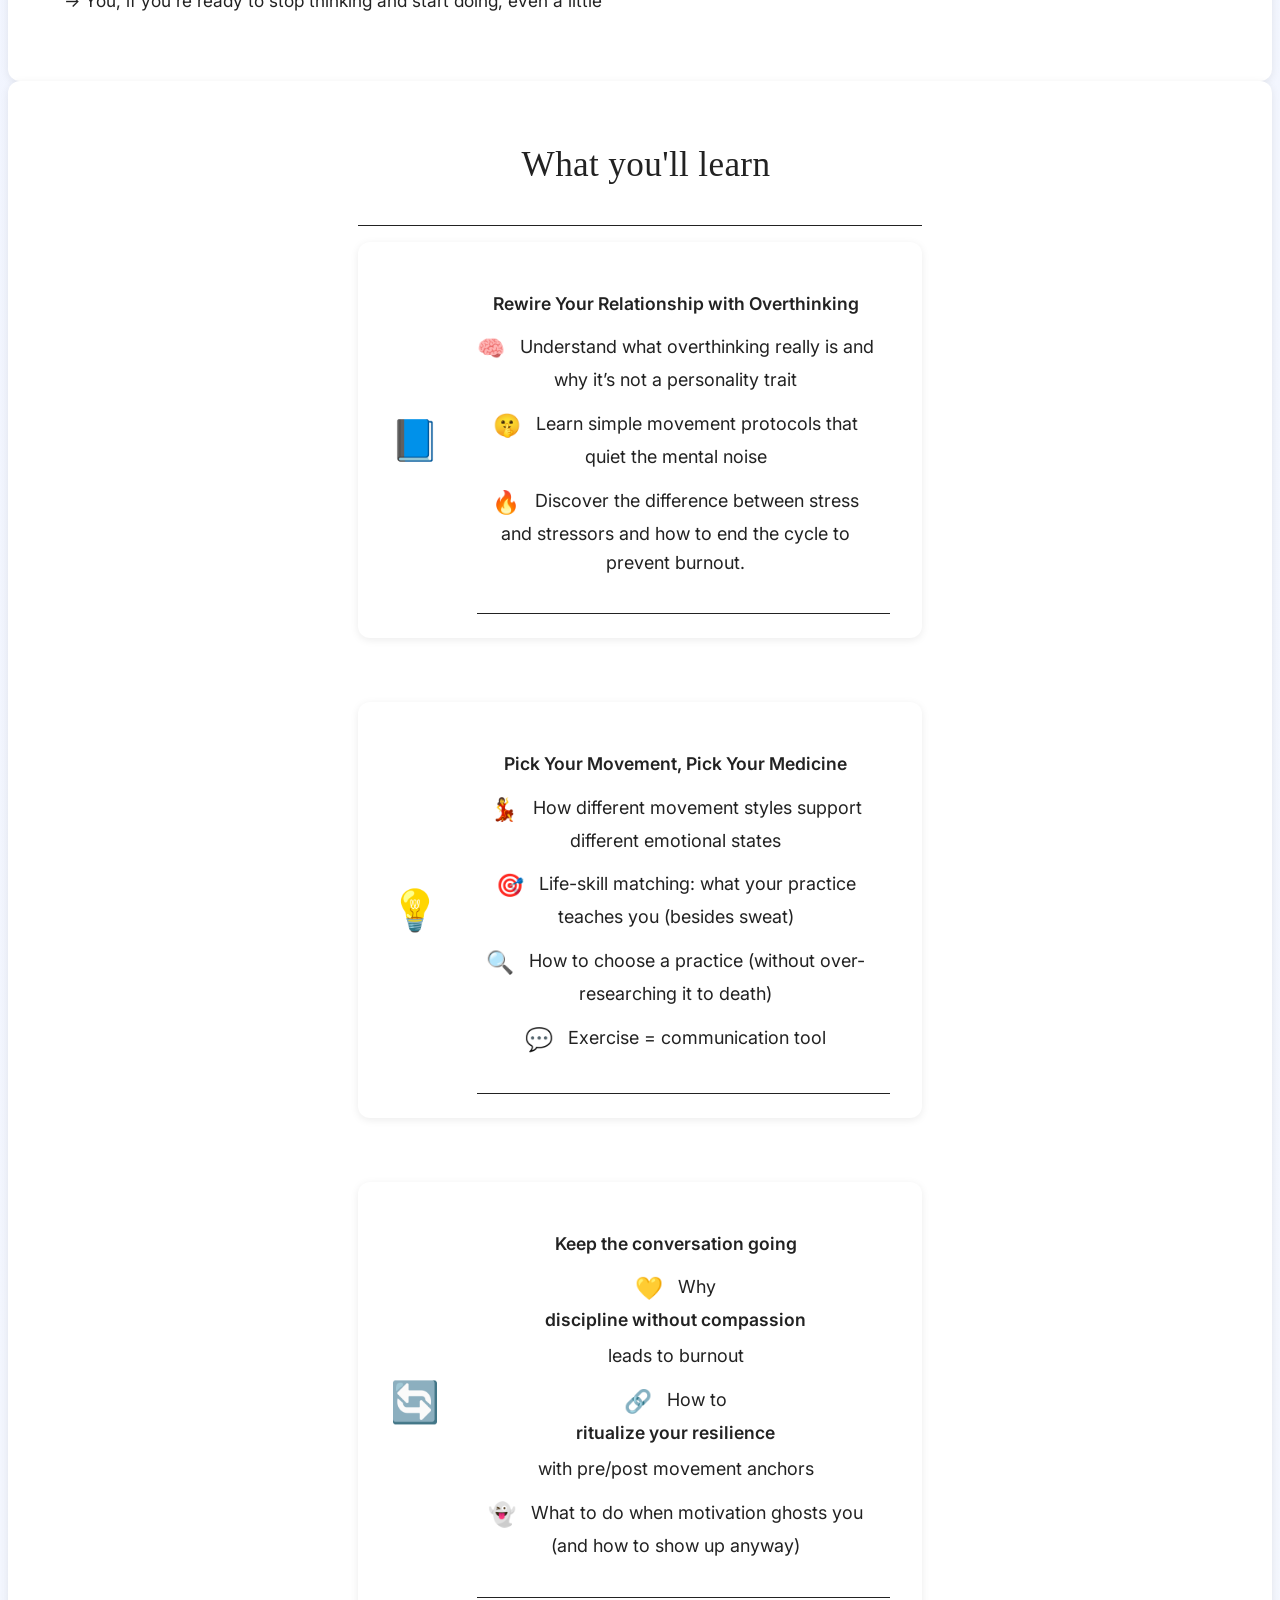
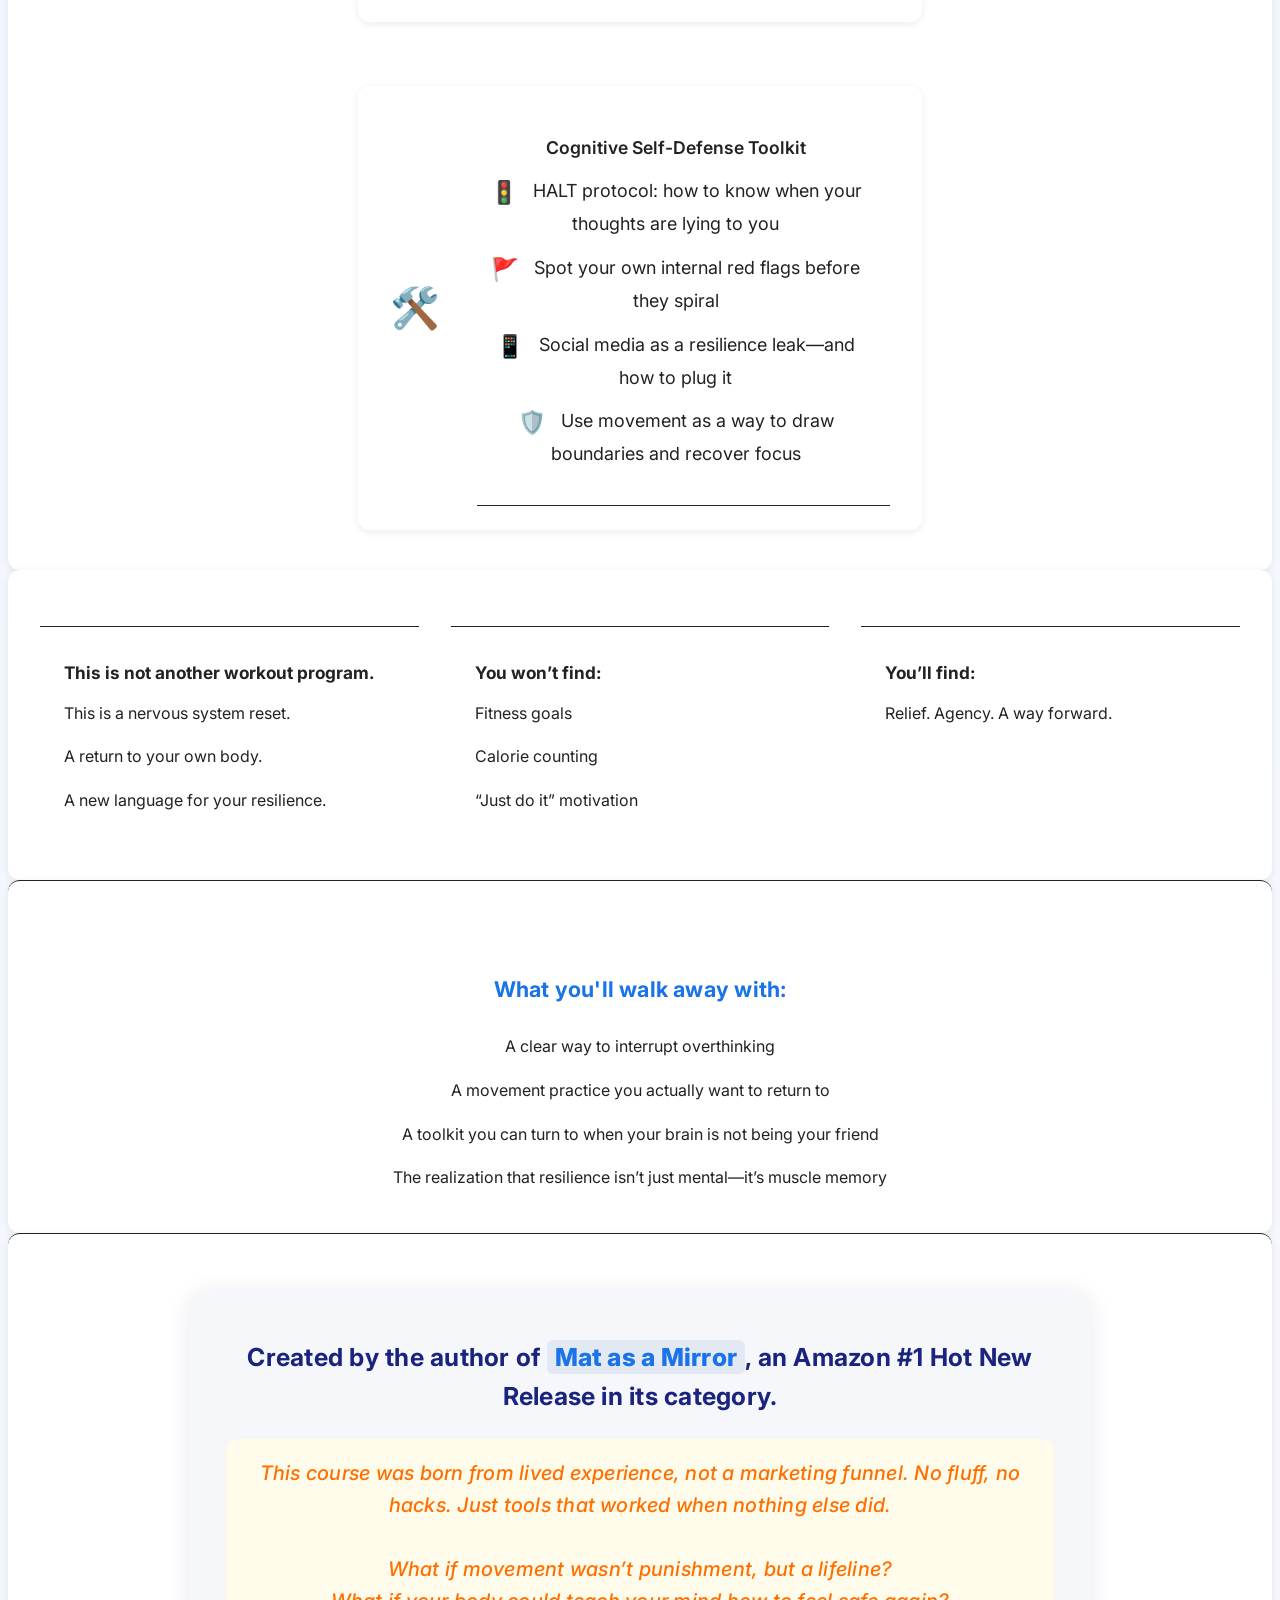
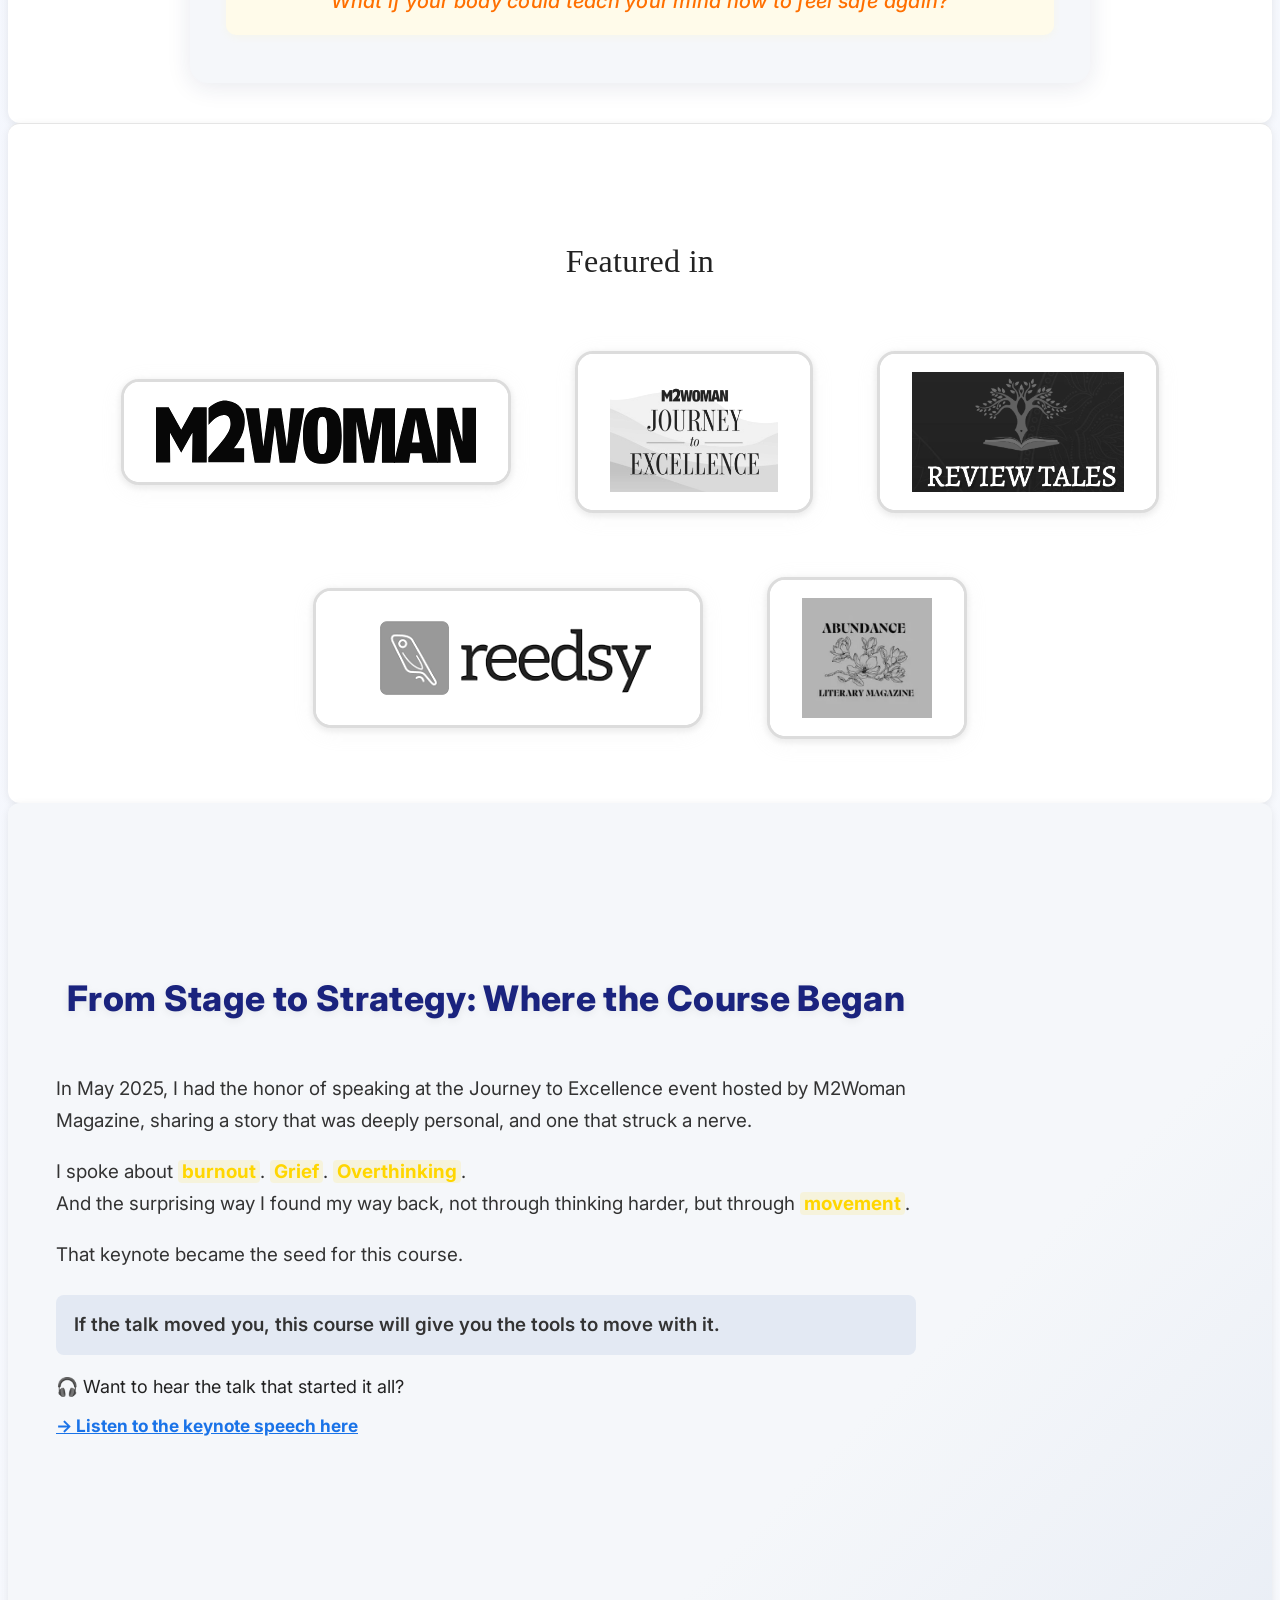
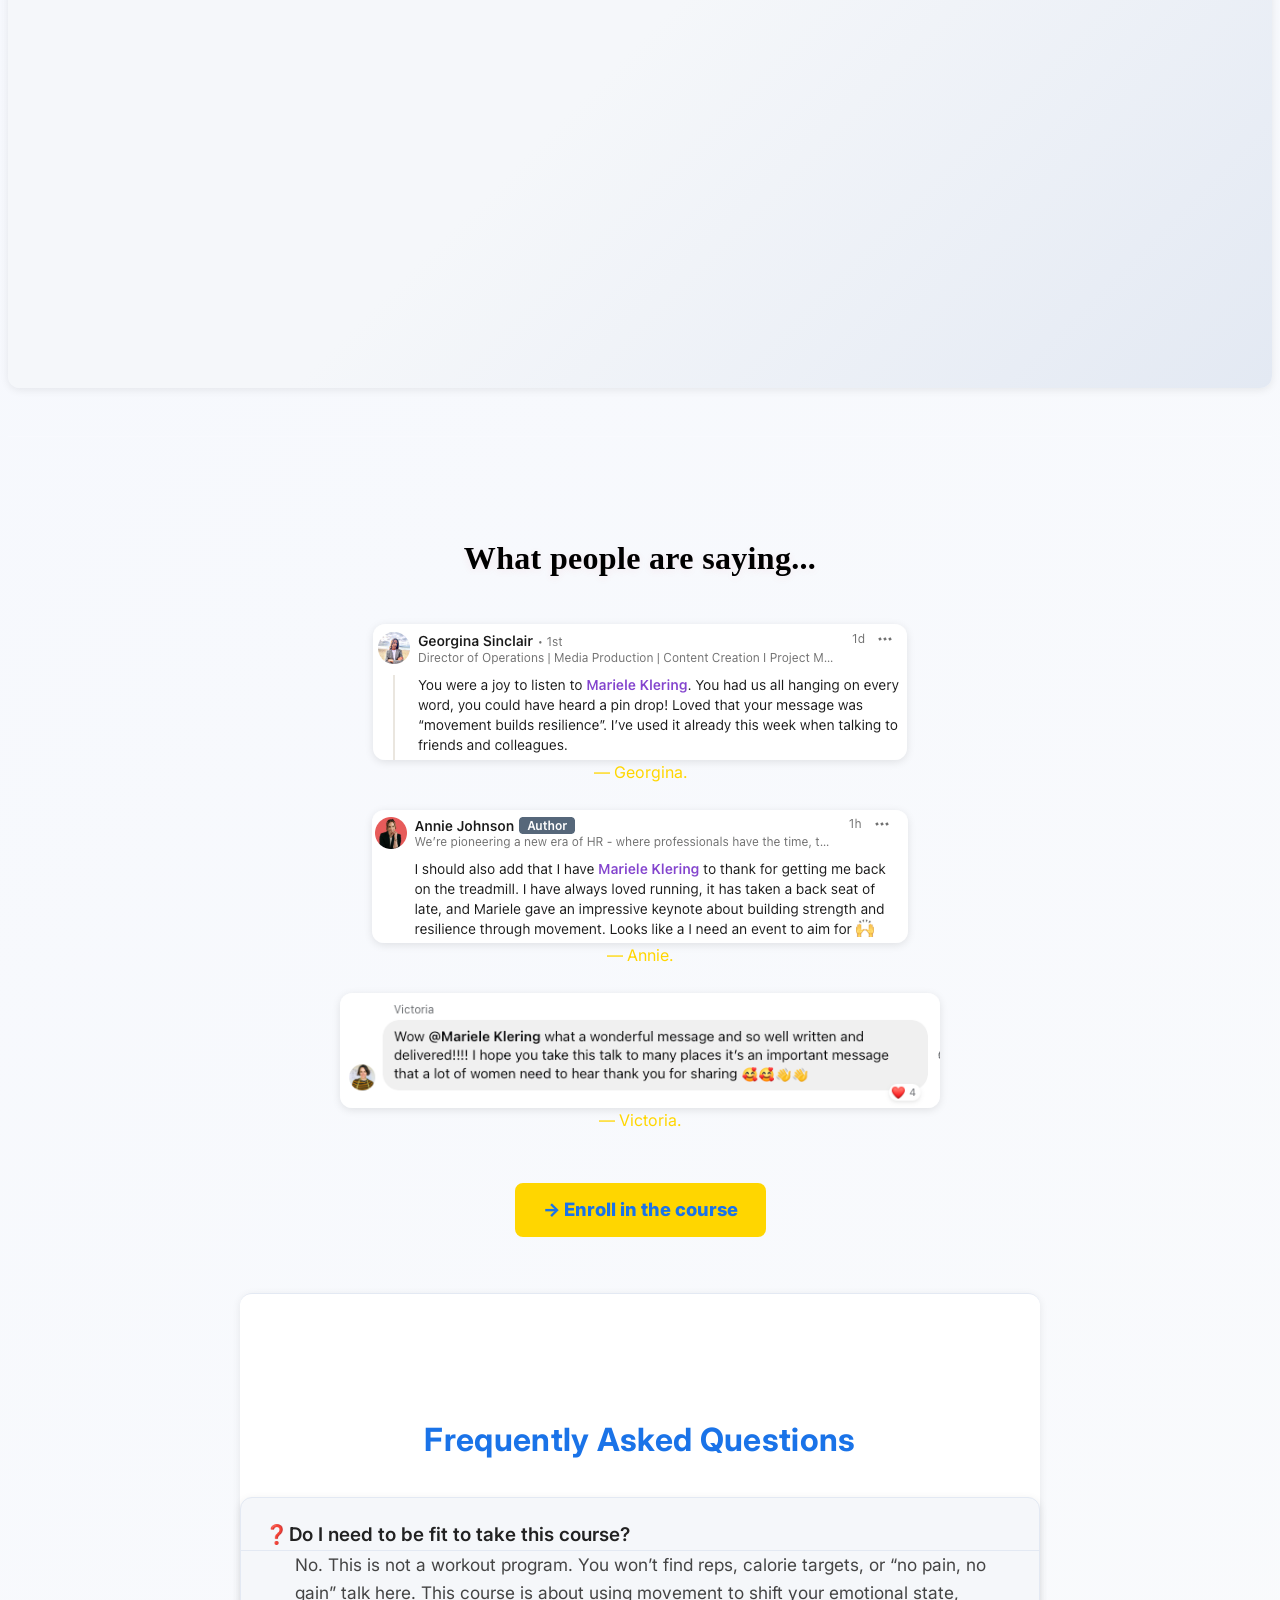
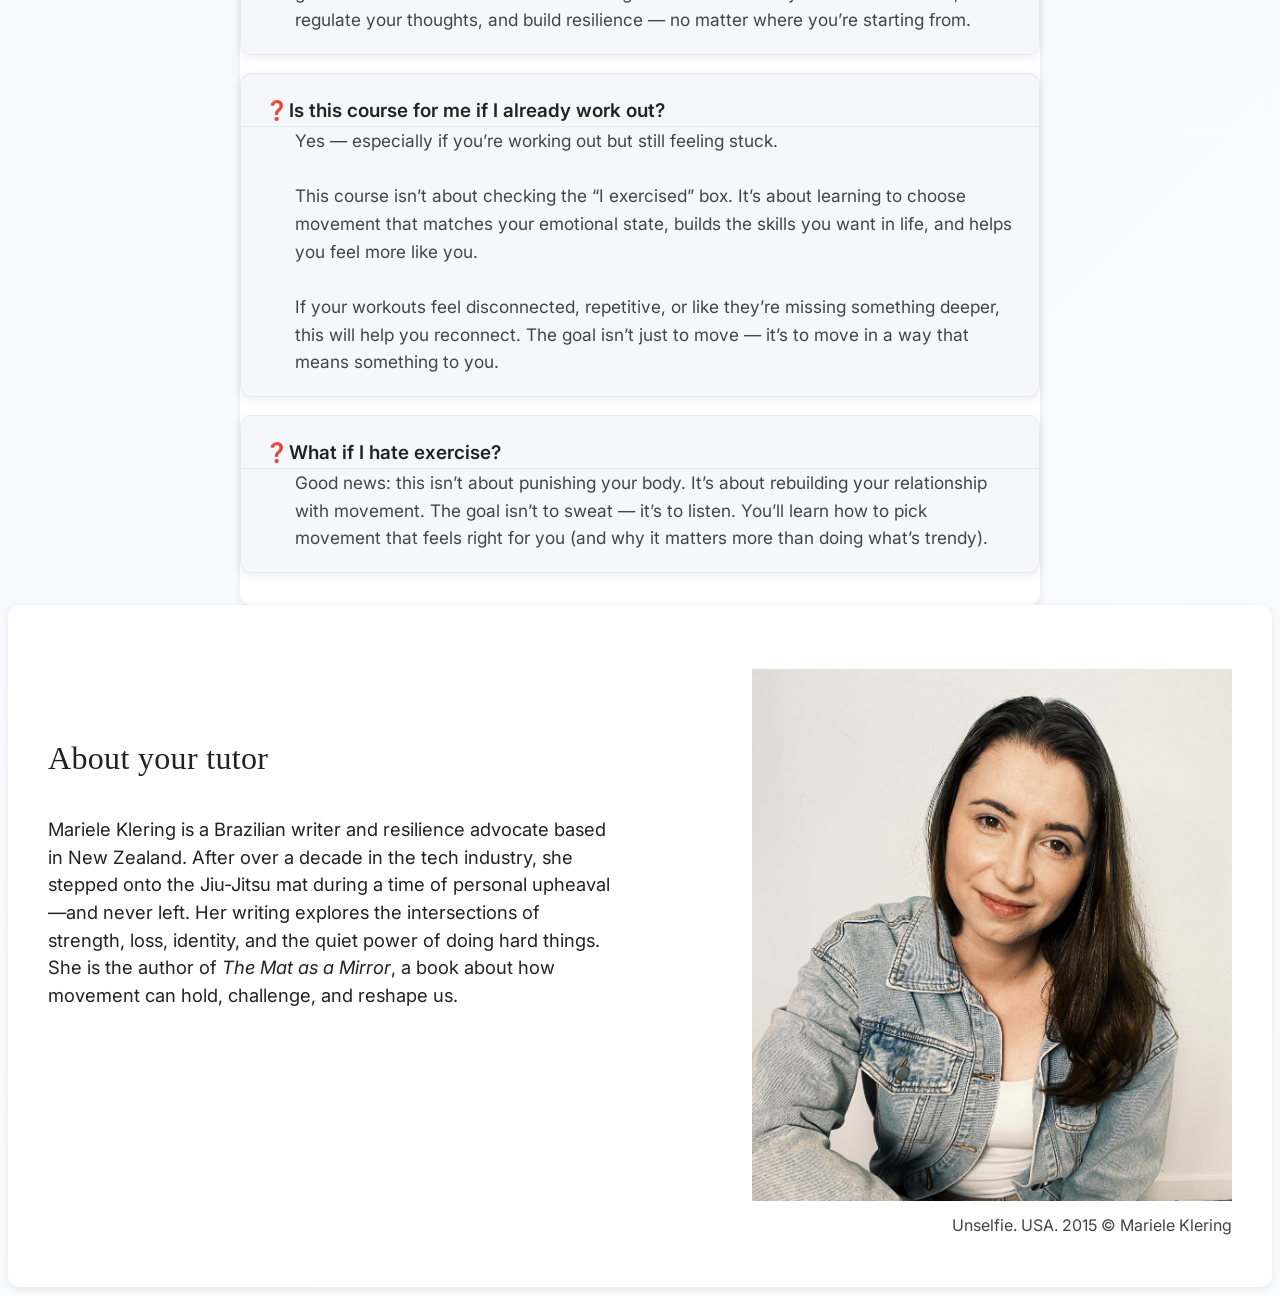
==== commit b71b7a4c: "change welcome" ====
--- a/landing/index.html
+++ b/landing/index.html
@@ -41,30 +41,22 @@
                 </div>
             </div>
         </section>
-        <section class="welcome-mk-section" id="welcome">
-            <div class="welcome-mk-container">
-                <h1 class="welcome-mk-title">Mariele Klering teaches<br><span>Movement as a Language <br>of
-                        Resilience</span>
-                </h1>
-                <div class="welcome-mk-description">
-                    <p class="welcome-mk-tagline">
-                        A self-paced course for people who think too much and move too little
-                    </p>
-                    <div class="welcome-mk-poem">
-                        <p>You’ve read the books.<br>
-                            You’ve made the plans.<br>
-                            But your body still feels stuck, and your mind won’t shut up.</p>
-                    </div>
-                    <p class="welcome-mk-highlight">
-                        This isn’t because you're lazy. It’s because most advice forgets one thing:<br>
-                        <strong>You are not a brain on a stick.</strong>
-                    </p>
-                    <p class="welcome-mk-key">
-                        When your mind spirals, your body holds the key.<br>
-                        <span class="welcome-mk-bold">This course shows you how to use it.</span>
-                    </p>
-                </div>
-            </div>
+        <section class="welcome-section fade-in">
+            <h1 class="title">Mariele Klering presents</h1>
+            <h2 class="subtitle">Movement as the Language of Resilience</h2>
+            <p class="text">A self-paced course for people who think too much and move too little</p>
+            <p class="text">You’ve read the books.<br>Made the plans.<br>Tried to logic your way out of exhaustion.
+            </p>
+            <p class="text">But your mind keeps spiraling—and your body feels miles behind.</p>
+            <p class="text">This course will help you reconnect the two.<br>Not through pressure. Through practice.
+            </p>
+            <p class="text">You’ll learn how movement can bring your nervous system back online,<br>how it helps your
+                mind feel safe again,<br>and why the right kind of physical practice can shift more than just your
+                energy—it can shift your story.</p>
+            <p class="text">This is about rebuilding trust in your body.<br>Finding movement that excites you, supports
+                your emotional state,<br>and teaches you things you can carry into the rest of your life.</p>
+            <p class="text">Less performance. More presence.<br>Less noise. More clarity.<br>A different way
+                forward—one step at a time.</p>
         </section>
         <section class="who-for-section" id="who-for">
             <div class="who-for-grid">
--- a/landing/landing.css
+++ b/landing/landing.css
@@ -33,7 +33,7 @@
 }
 
 .title {
-    font-size: 2.5rem;
+    font-size: 2.5rem; /* Main page title */
     font-weight: 700;
     margin-top: 2em;
     margin-bottom: 0.5em;
@@ -42,7 +42,7 @@
 }
 
 .subtitle {
-    font-size: 1.5rem;
+    font-size: 1.5rem; /* Section subtitle */
     font-weight: 500;
     margin-top: 1.5em;
     margin-bottom: 0.5em;
@@ -50,12 +50,58 @@
 }
 
 .text {
-    font-size: 1.125rem;
+    font-size: 1.125rem; /* Main body text */
     font-weight: 400;
     margin-bottom: 1em;
     color: #222;
 }
 
+.small-text {
+    font-size: 0.95rem; /* For footers, disclaimers, etc. */
+    color: #666;
+}
+
+h1.title { font-size: 2.5rem; }
+h2.subtitle { font-size: 1.5rem; }
+h3 { font-size: 1.2rem; font-weight: 600; }
+p, li, button, .faq-question { font-size: 1.125rem; }
+
+/* Color variables */
+:root {
+  --color-title: #005fcc;
+  --color-subtitle: #444;
+  --color-text: #222;
+  --color-small: #666;
+  --color-accent: #005fcc;
+}
+
+.title, h1.title {
+  color: var(--color-title);
+}
+
+.subtitle, h2.subtitle {
+  color: var(--color-subtitle);
+}
+
+.text, p, li, button, .faq-question {
+  color: var(--color-text);
+}
+
+.small-text {
+  color: var(--color-small);
+}
+
+.button, button, .faq-question {
+  background: #e6f0ff;
+  color: var(--color-accent);
+}
+
+.button:hover, button:hover, .faq-question:hover {
+  background: var(--color-accent);
+  color: #fff;
+}
+
+/* Welcome section styles */
 .welcome-section {
     background: magenta !important;
     color: white !important;
@@ -392,8 +438,8 @@
     box-shadow: 0 2px 8px rgba(0, 0, 0, 0.08);
     padding: 24px 32px;
     margin: 16px 0;
-    max-width: 800px;
-    width: 90%;
+    max-width: 1100px;
+    width: 98vw;
     text-align: center;
     transition: box-shadow 0.2s, transform 0.2s;
     display: flex;
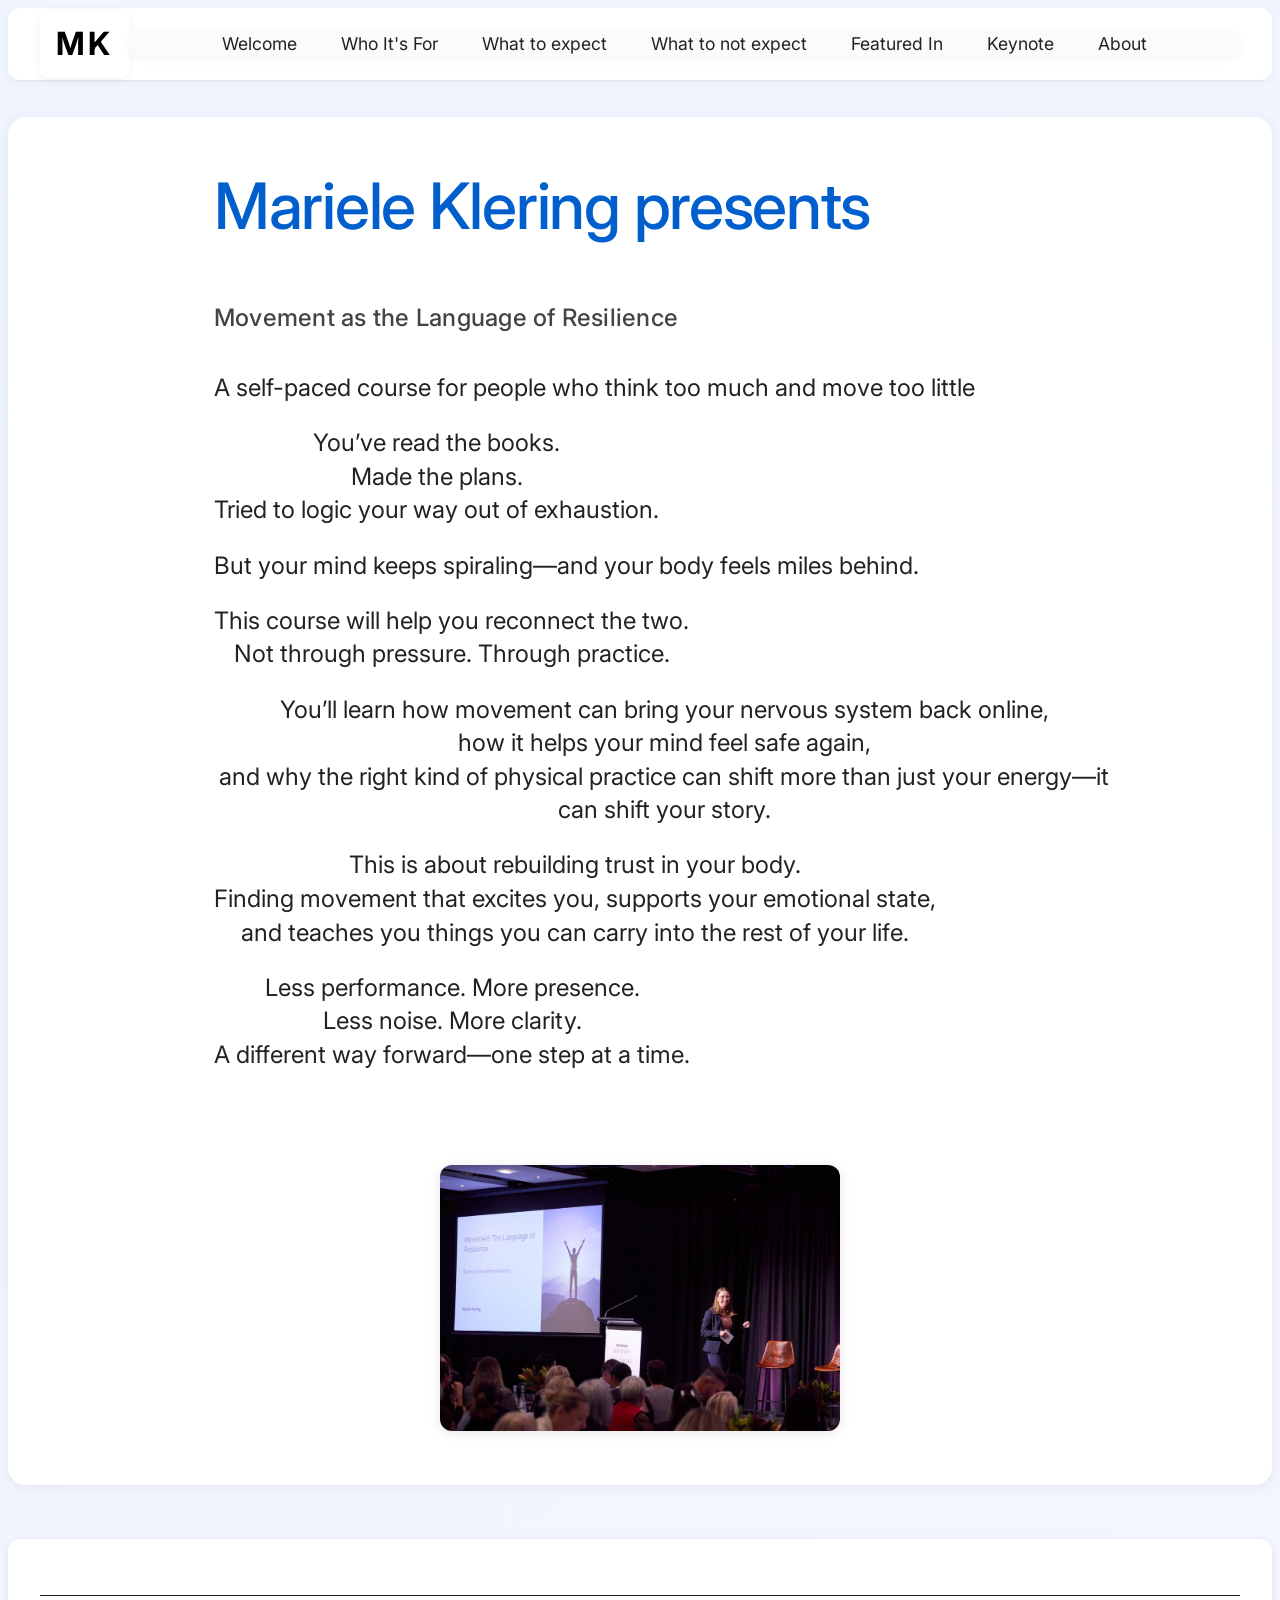
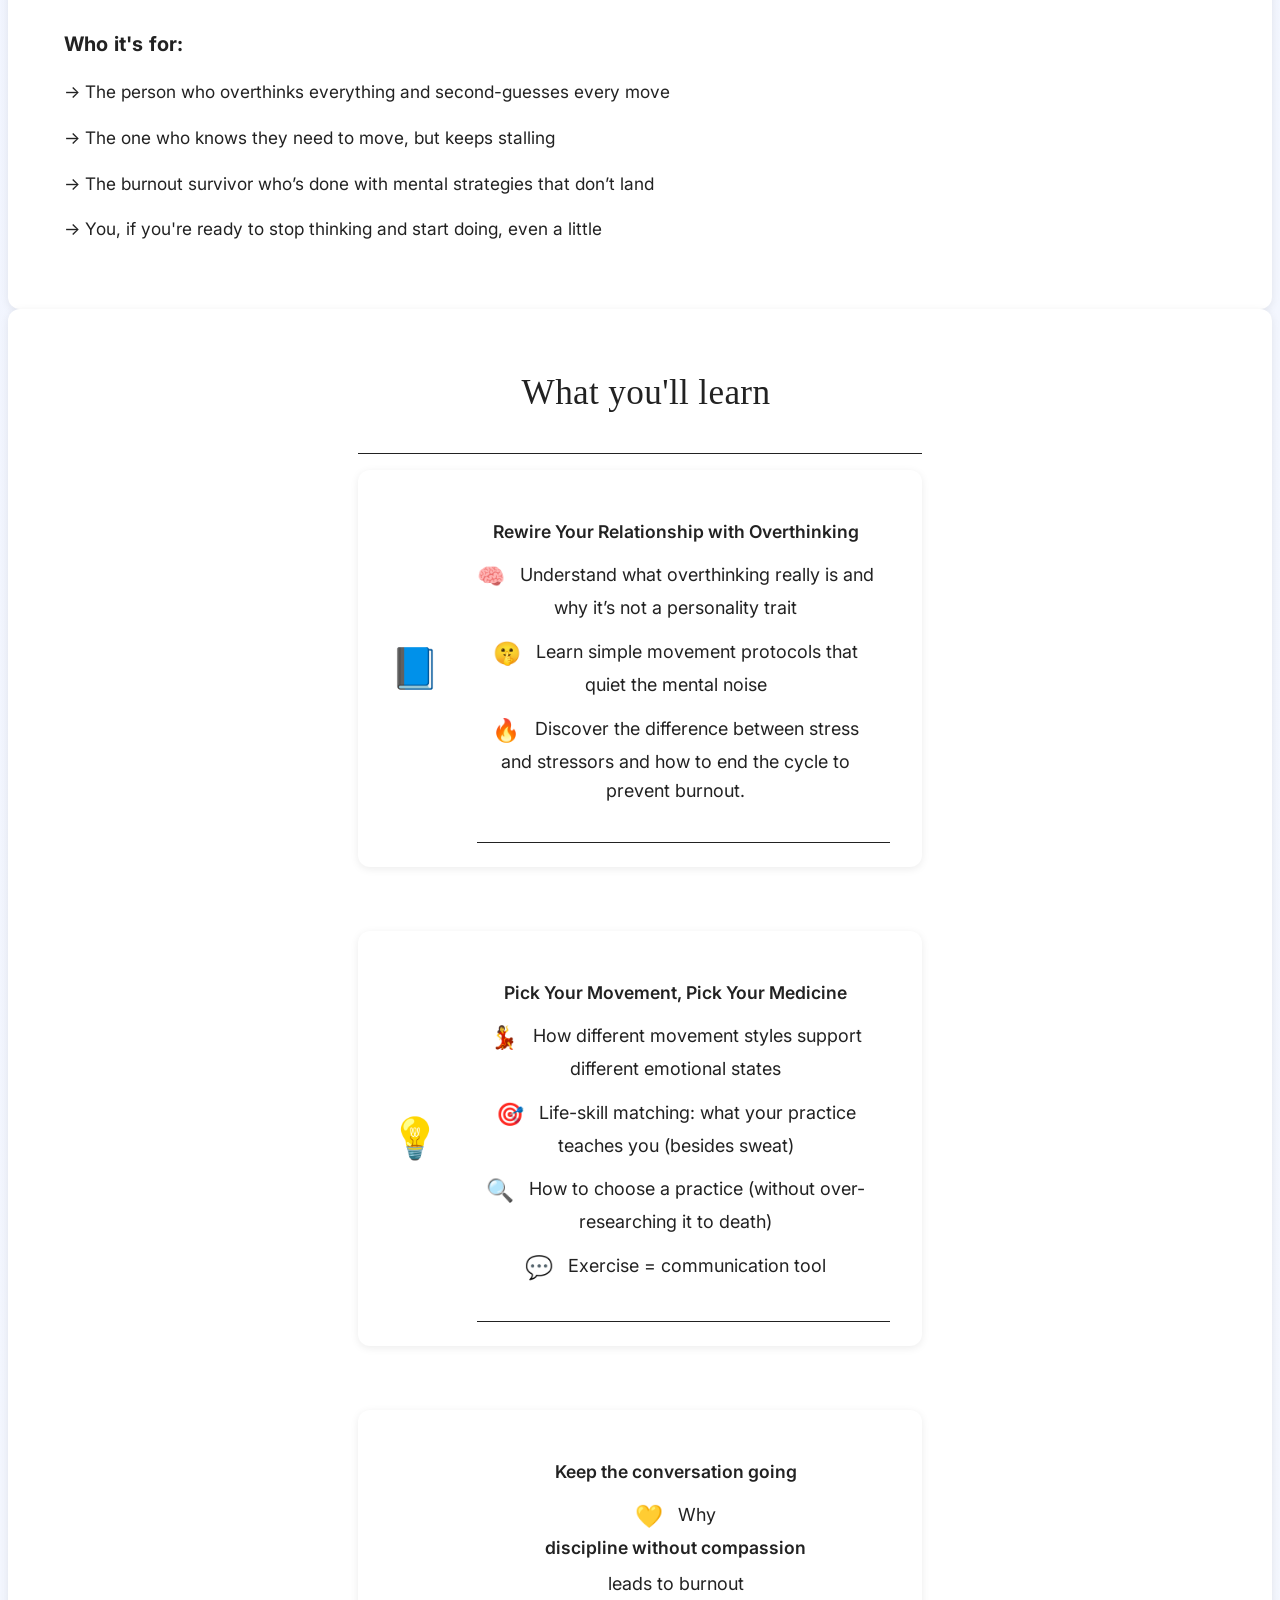
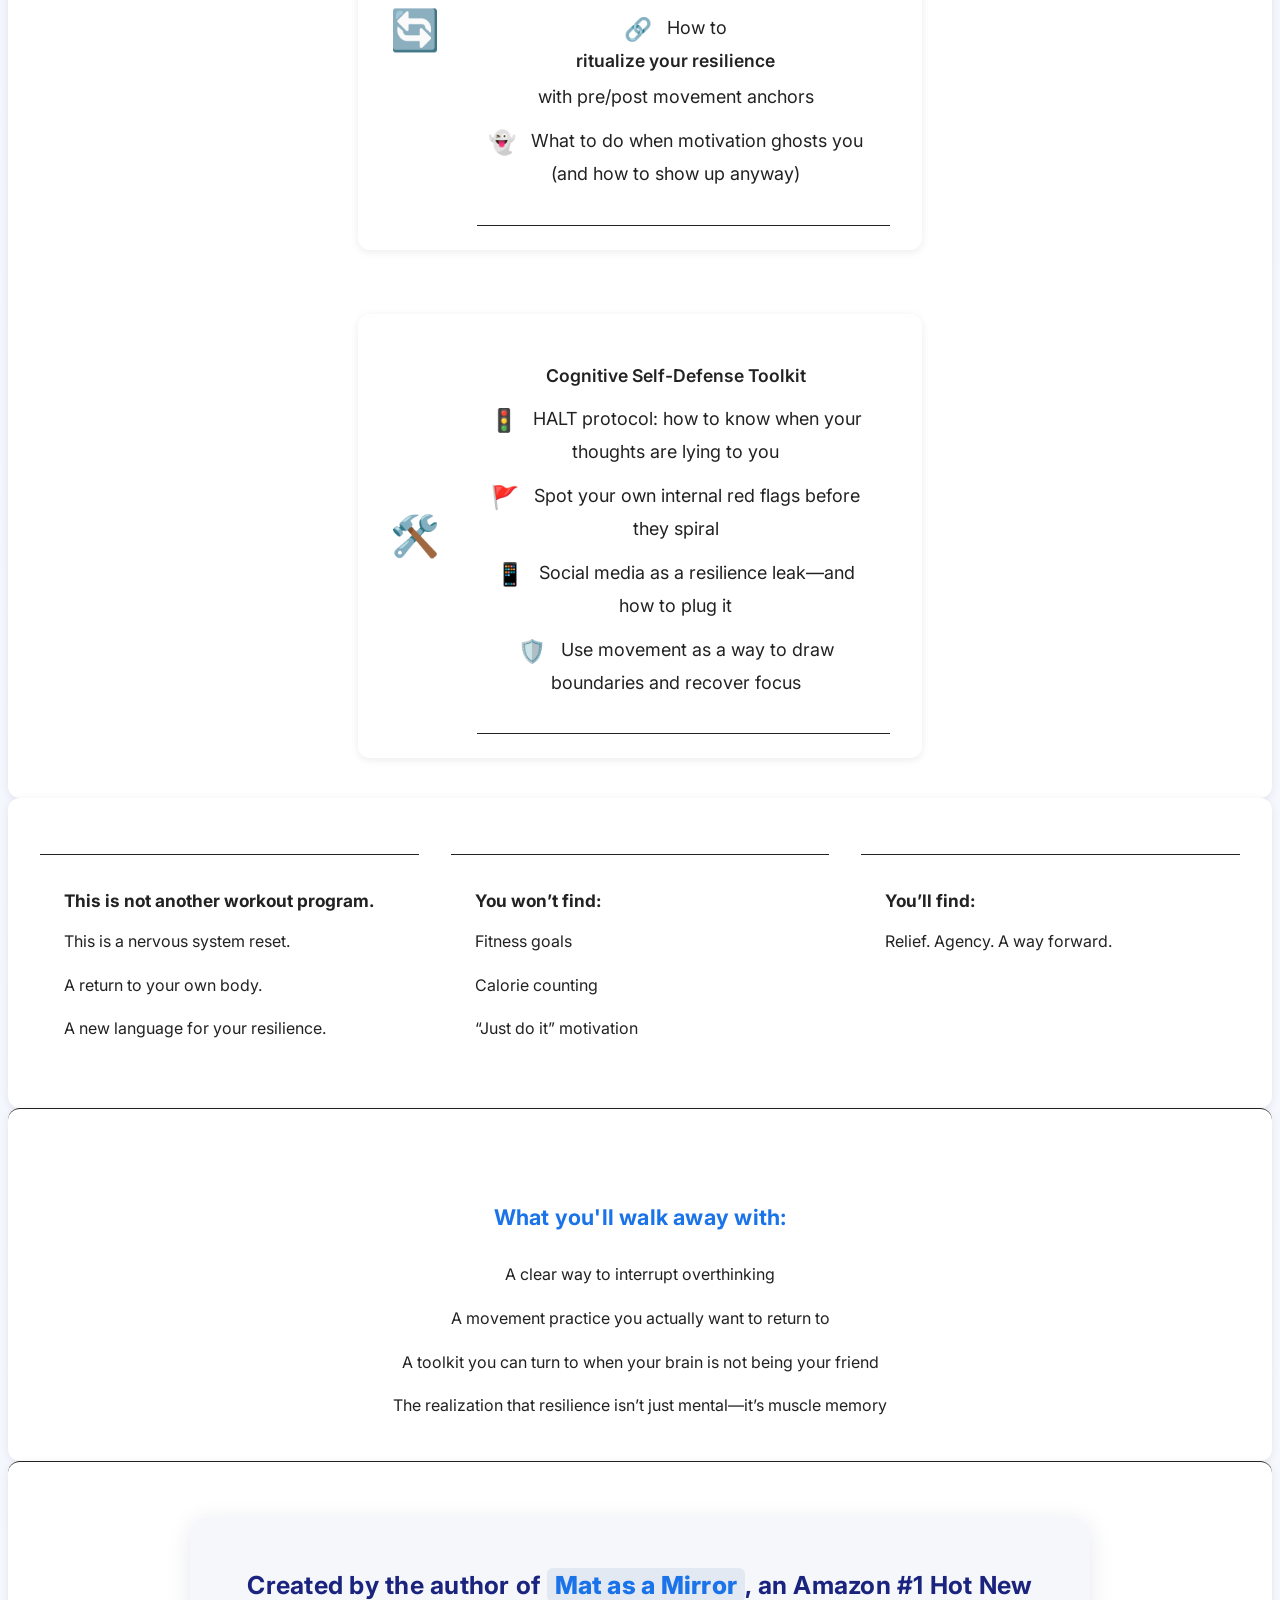
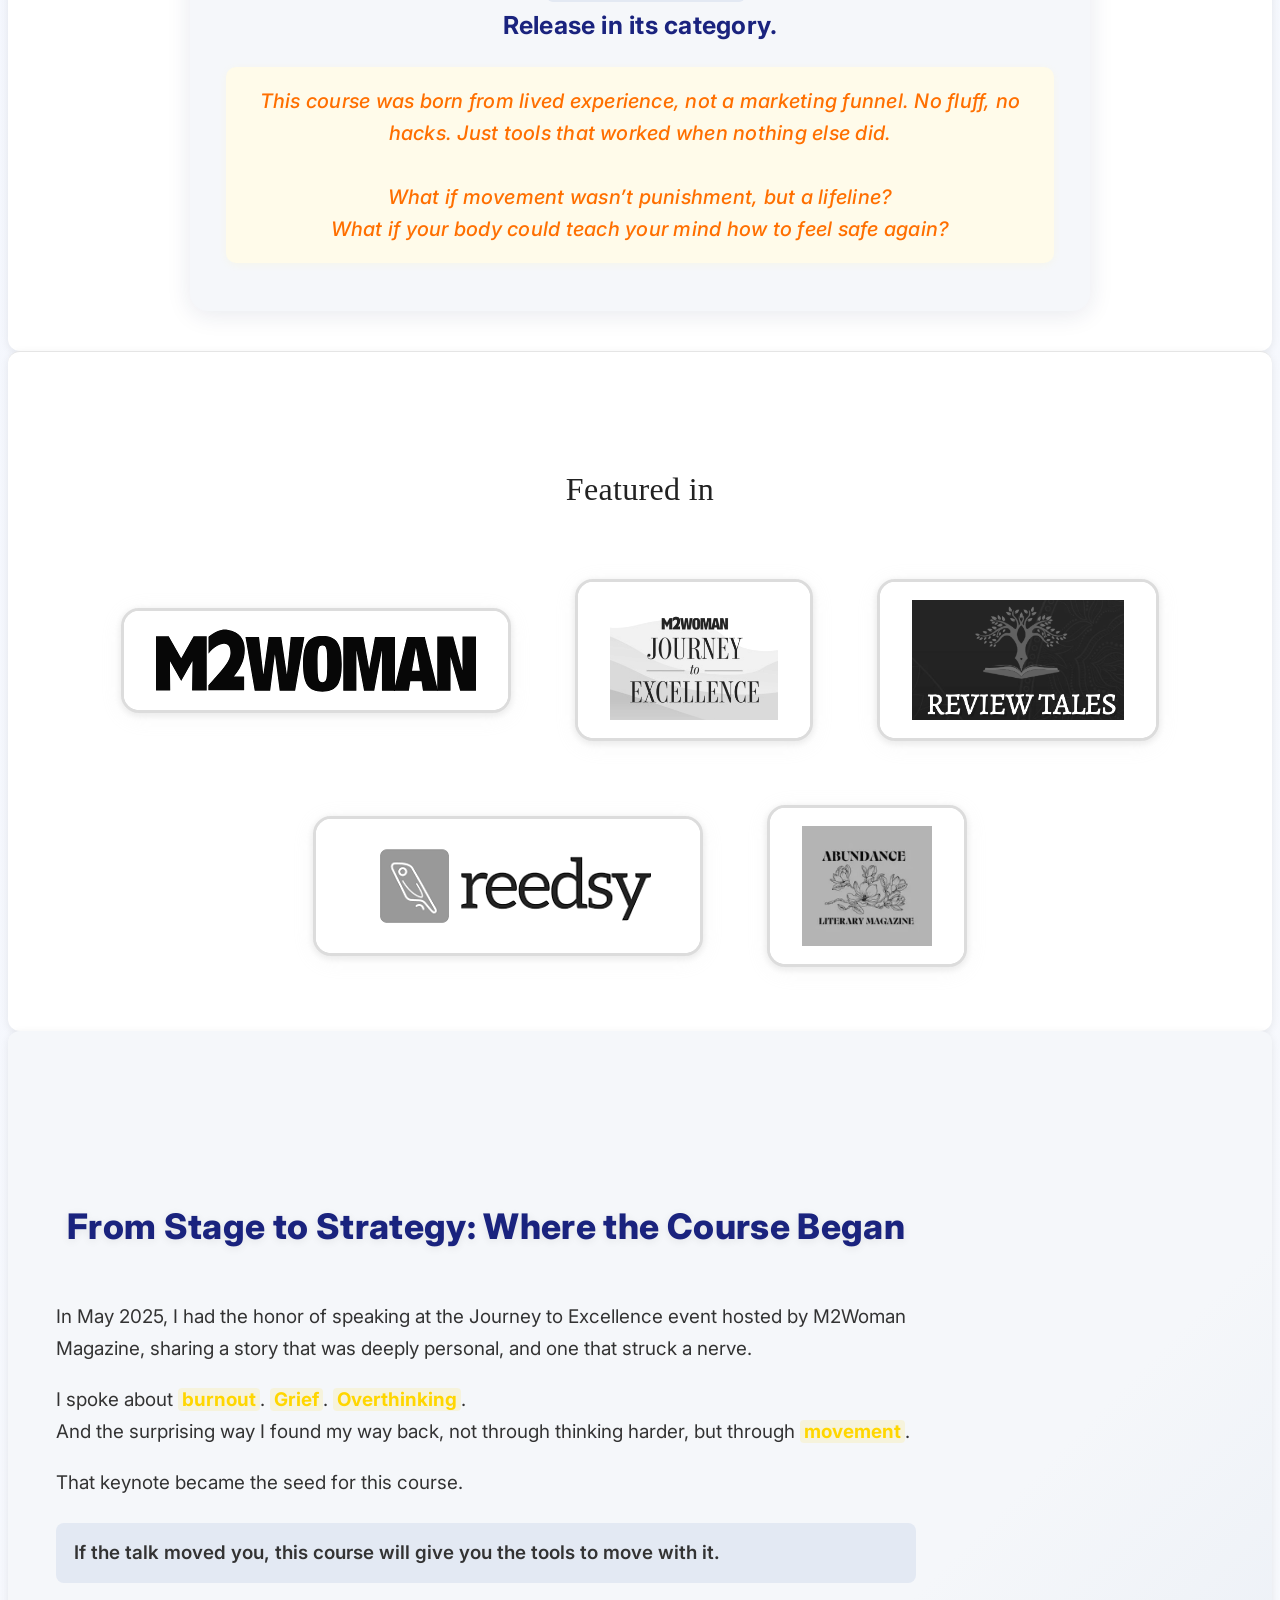
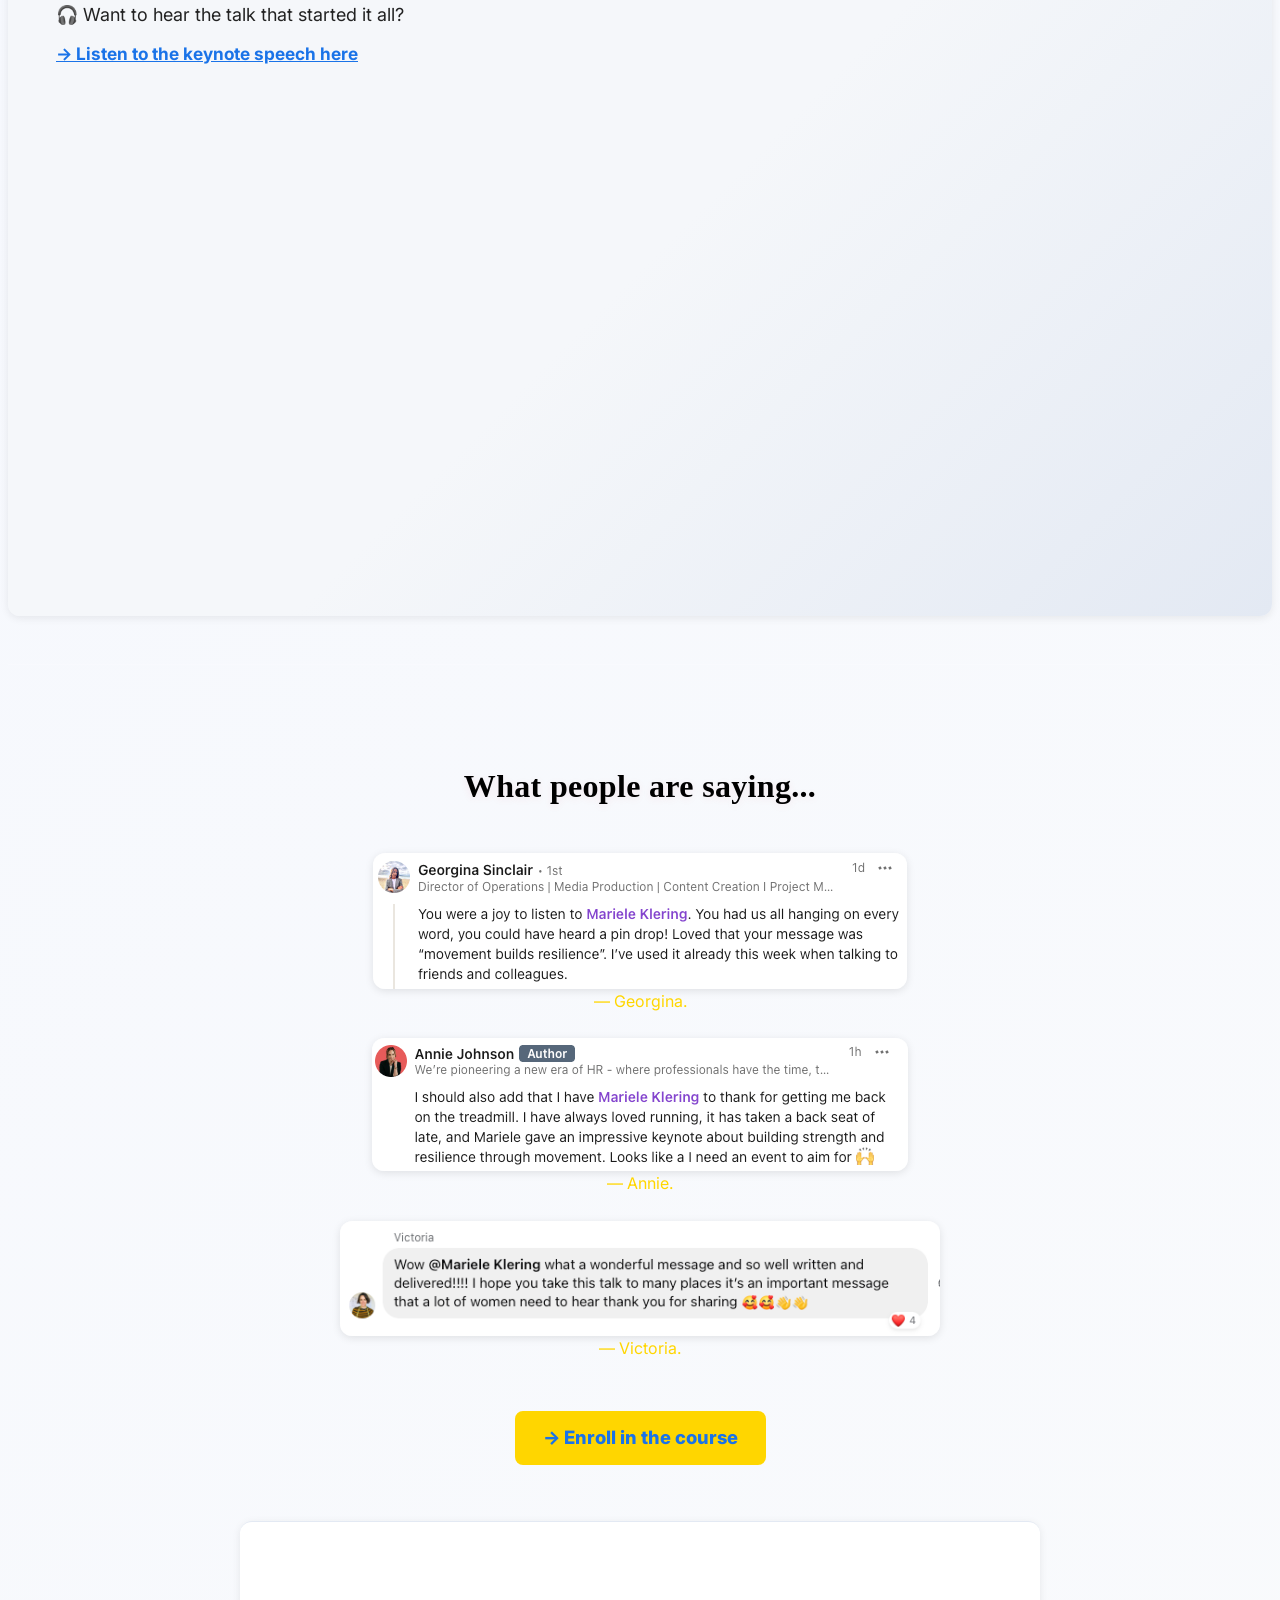
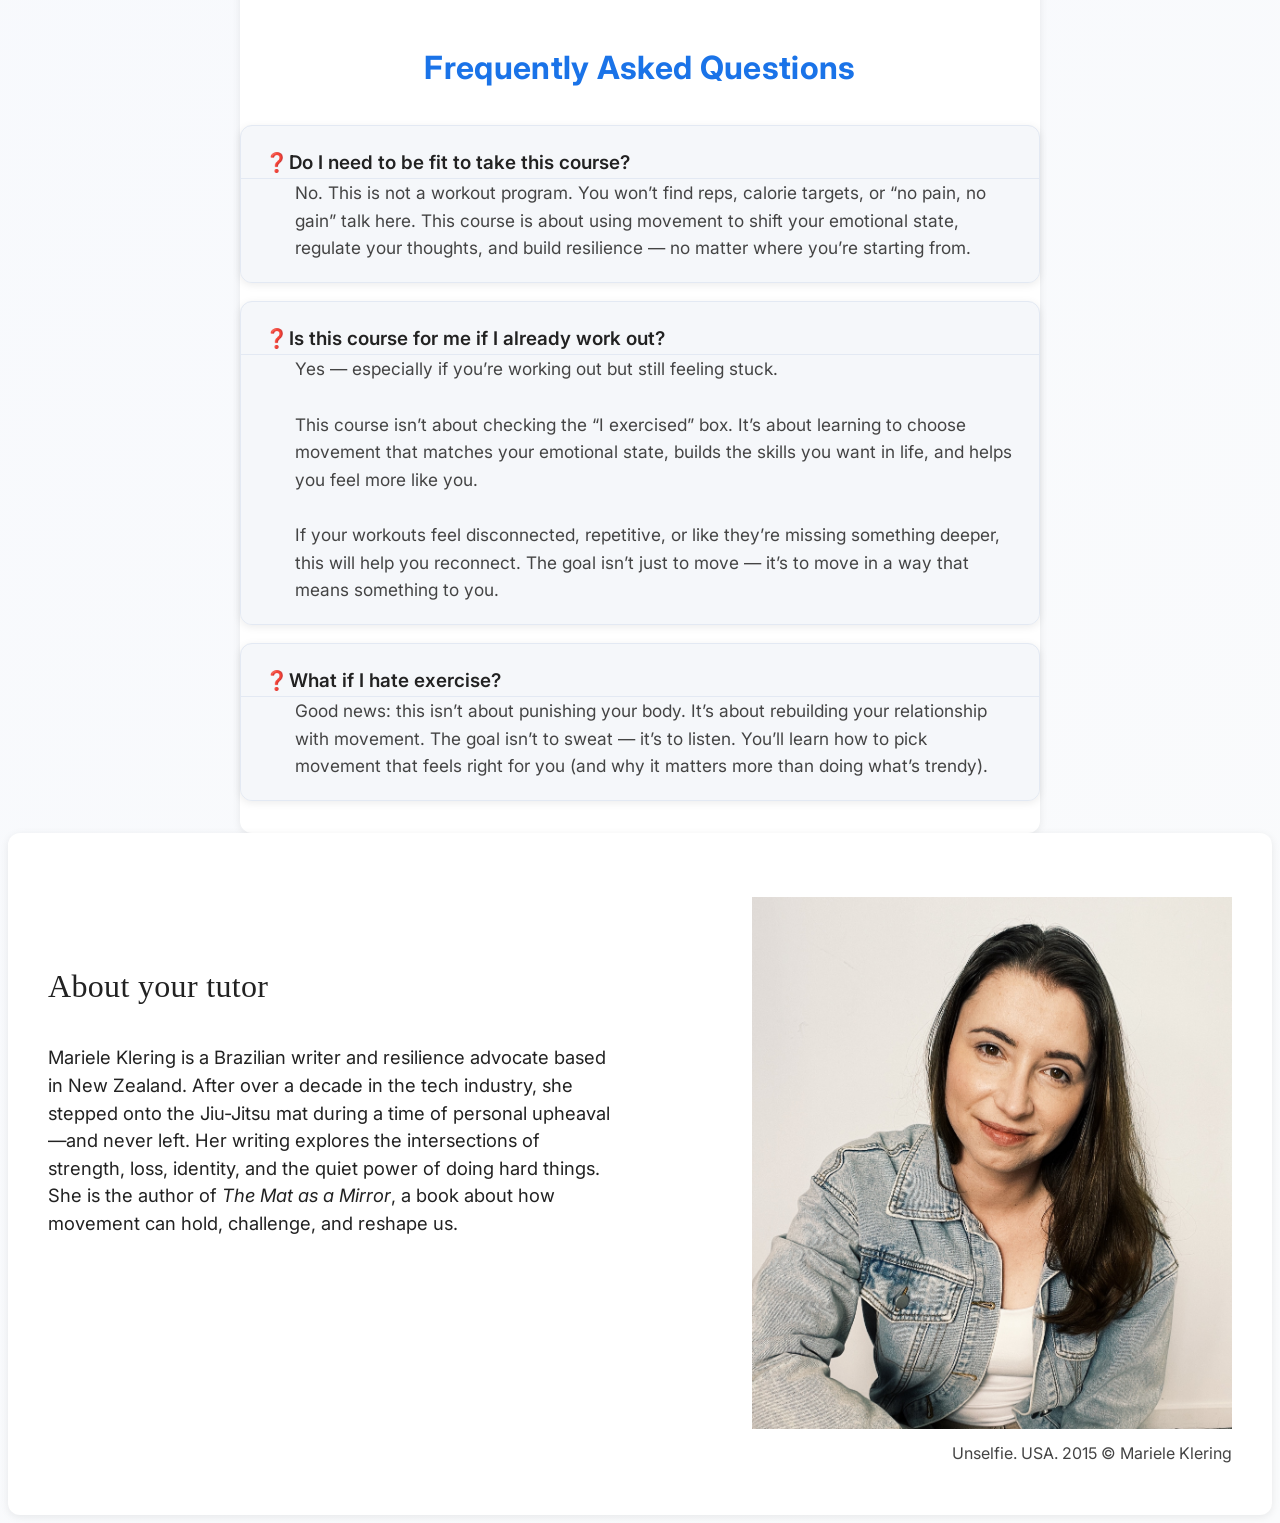
==== commit a7b3ac97: "change design" ====
--- a/landing/index.html
+++ b/landing/index.html
@@ -25,38 +25,29 @@
         </nav>
     </header>
     <main>
-        <section class="hero">
-            <img class="hero-bg" src="hero-bg.jpg" alt="Hero Background" />
+        <section class="hero-section fade-in welcome-section">
             <div class="hero-content">
-                <div class="hero-title-row">
-                    <span class="hero-play">&#9655;</span>
-                    <div>
-                        <h1>Movement as a Language of Resilience</h1>
-                        <div class="hero-subhead">Live less in your head, more in your body.</div>
-                    </div>
-                </div>
-                <div class="hero-buttons">
-                    <button class="gift-btn">GIVE AS A GIFT</button>
-                    <button class="cart-btn">ADD TO CART - $97</button>
-                </div>
-            </div>
-        </section>
-        <section class="welcome-section fade-in">
-            <h1 class="title">Mariele Klering presents</h1>
-            <h2 class="subtitle">Movement as the Language of Resilience</h2>
-            <p class="text">A self-paced course for people who think too much and move too little</p>
-            <p class="text">You’ve read the books.<br>Made the plans.<br>Tried to logic your way out of exhaustion.
-            </p>
-            <p class="text">But your mind keeps spiraling—and your body feels miles behind.</p>
-            <p class="text">This course will help you reconnect the two.<br>Not through pressure. Through practice.
-            </p>
-            <p class="text">You’ll learn how movement can bring your nervous system back online,<br>how it helps your
-                mind feel safe again,<br>and why the right kind of physical practice can shift more than just your
-                energy—it can shift your story.</p>
-            <p class="text">This is about rebuilding trust in your body.<br>Finding movement that excites you, supports
-                your emotional state,<br>and teaches you things you can carry into the rest of your life.</p>
-            <p class="text">Less performance. More presence.<br>Less noise. More clarity.<br>A different way
-                forward—one step at a time.</p>
+                <h1 class="title">Mariele Klering presents</h1>
+                <h2 class="subtitle">Movement as the Language of Resilience</h2>
+                <p class="text">A self-paced course for people who think too much and move too little</p>
+                <p class="text">You’ve read the books.<br>Made the plans.<br>Tried to logic your way out of exhaustion.
+                </p>
+                <p class="text">But your mind keeps spiraling—and your body feels miles behind.</p>
+                <p class="text">This course will help you reconnect the two.<br>Not through pressure. Through practice.
+                </p>
+                <p class="text">You’ll learn how movement can bring your nervous system back online,<br>how it helps
+                    your
+                    mind feel safe again,<br>and why the right kind of physical practice can shift more than just your
+                    energy—it can shift your story.</p>
+                <p class="text">This is about rebuilding trust in your body.<br>Finding movement that excites you,
+                    supports
+                    your emotional state,<br>and teaches you things you can carry into the rest of your life.</p>
+                <p class="text">Less performance. More presence.<br>Less noise. More clarity.<br>A different way
+                    forward—one step at a time.</p>
+            </div>
+            <div class="hero-image">
+                <img src="hero-bg.jpg" alt="Mariele Klering" />
+            </div>
         </section>
         <section class="who-for-section" id="who-for">
             <div class="who-for-grid">
--- a/landing/landing.css
+++ b/landing/landing.css
@@ -103,13 +103,17 @@
 
 /* Welcome section styles */
 .welcome-section {
-    background: magenta !important;
-    color: white !important;
-    border: 8px dashed black !important;
-    min-height: 100px !important;
-    font-size: 2rem !important;
-    z-index: 9999 !important;
-    position: relative !important;
+    background: #fff !important;
+    border-radius: 12px;
+    box-shadow: 0 2px 8px rgba(0,0,0,0.08);
+    max-width: 900px;
+    margin: 2em auto 3em auto;
+    padding: 2.5em 2em;
+    text-align: center;
+    display: flex;
+    flex-direction: column;
+    align-items: center;
+    gap: 0.5em;
 }
 
 .welcome-container {
@@ -295,6 +299,119 @@
 .cart-btn:hover {
     background: #222;
     color: #fff;
+}
+
+/* Hero section styles (new) */
+.hero-section {
+  display: flex;
+  align-items: center;
+  justify-content: center;
+  background: linear-gradient(120deg, #f5f3ef 0%, #eae6df 100%);
+  border-radius: 18px;
+  box-shadow: 0 2px 12px rgba(0,0,0,0.07);
+  padding: 3em 2em;
+  margin: 2em auto 3em auto;
+  max-width: 1200px;
+  gap: 2.5em;
+}
+
+.hero-content {
+  flex: 1 1 50%;
+  display: flex;
+  flex-direction: column;
+  justify-content: center;
+  align-items: flex-start;
+  gap: 1.2em;
+}
+
+.hero-greeting {
+  font-family: 'Dancing Script', cursive, sans-serif;
+  font-size: 2.5rem;
+  margin-bottom: 0.2em;
+  color: #222;
+}
+
+.hero-title {
+  font-size: 2.2rem;
+  font-weight: 700;
+  color: #222;
+  margin-bottom: 0.2em;
+}
+
+.hero-highlight {
+  color: #b36a2e;
+  text-decoration: underline;
+  font-weight: 600;
+}
+
+.hero-subtitle {
+  font-size: 1.2rem;
+  font-weight: 700;
+  color: #222;
+  margin-bottom: 0.5em;
+}
+
+.hero-text {
+  font-size: 1.1rem;
+  color: #222;
+  margin-bottom: 1.2em;
+}
+
+.hero-italic {
+  font-style: italic;
+  text-decoration: underline;
+}
+
+.hero-accent {
+  color: #b36a2e;
+  font-weight: 700;
+}
+
+.hero-btn {
+  display: inline-block;
+  background: #49553a;
+  color: #fff;
+  font-size: 1.1rem;
+  font-weight: 600;
+  border-radius: 6px;
+  padding: 0.8em 2em;
+  text-decoration: none;
+  margin-top: 1em;
+  transition: background 0.2s;
+}
+
+.hero-btn:hover {
+  background: #2d3320;
+}
+
+.hero-image {
+  flex: 1 1 50%;
+  display: flex;
+  align-items: center;
+  justify-content: center;
+}
+
+.hero-image img {
+  max-width: 400px;
+  width: 100%;
+  border-radius: 12px;
+  object-fit: cover;
+  box-shadow: 0 2px 12px rgba(0,0,0,0.10);
+}
+
+@media (max-width: 900px) {
+  .hero-section {
+    flex-direction: column;
+    padding: 2em 0.5em;
+    gap: 1.5em;
+  }
+  .hero-image img {
+    max-width: 90vw;
+  }
+  .hero-content {
+    align-items: center;
+    text-align: center;
+  }
 }
 
 /* Welcome Ale section styles */
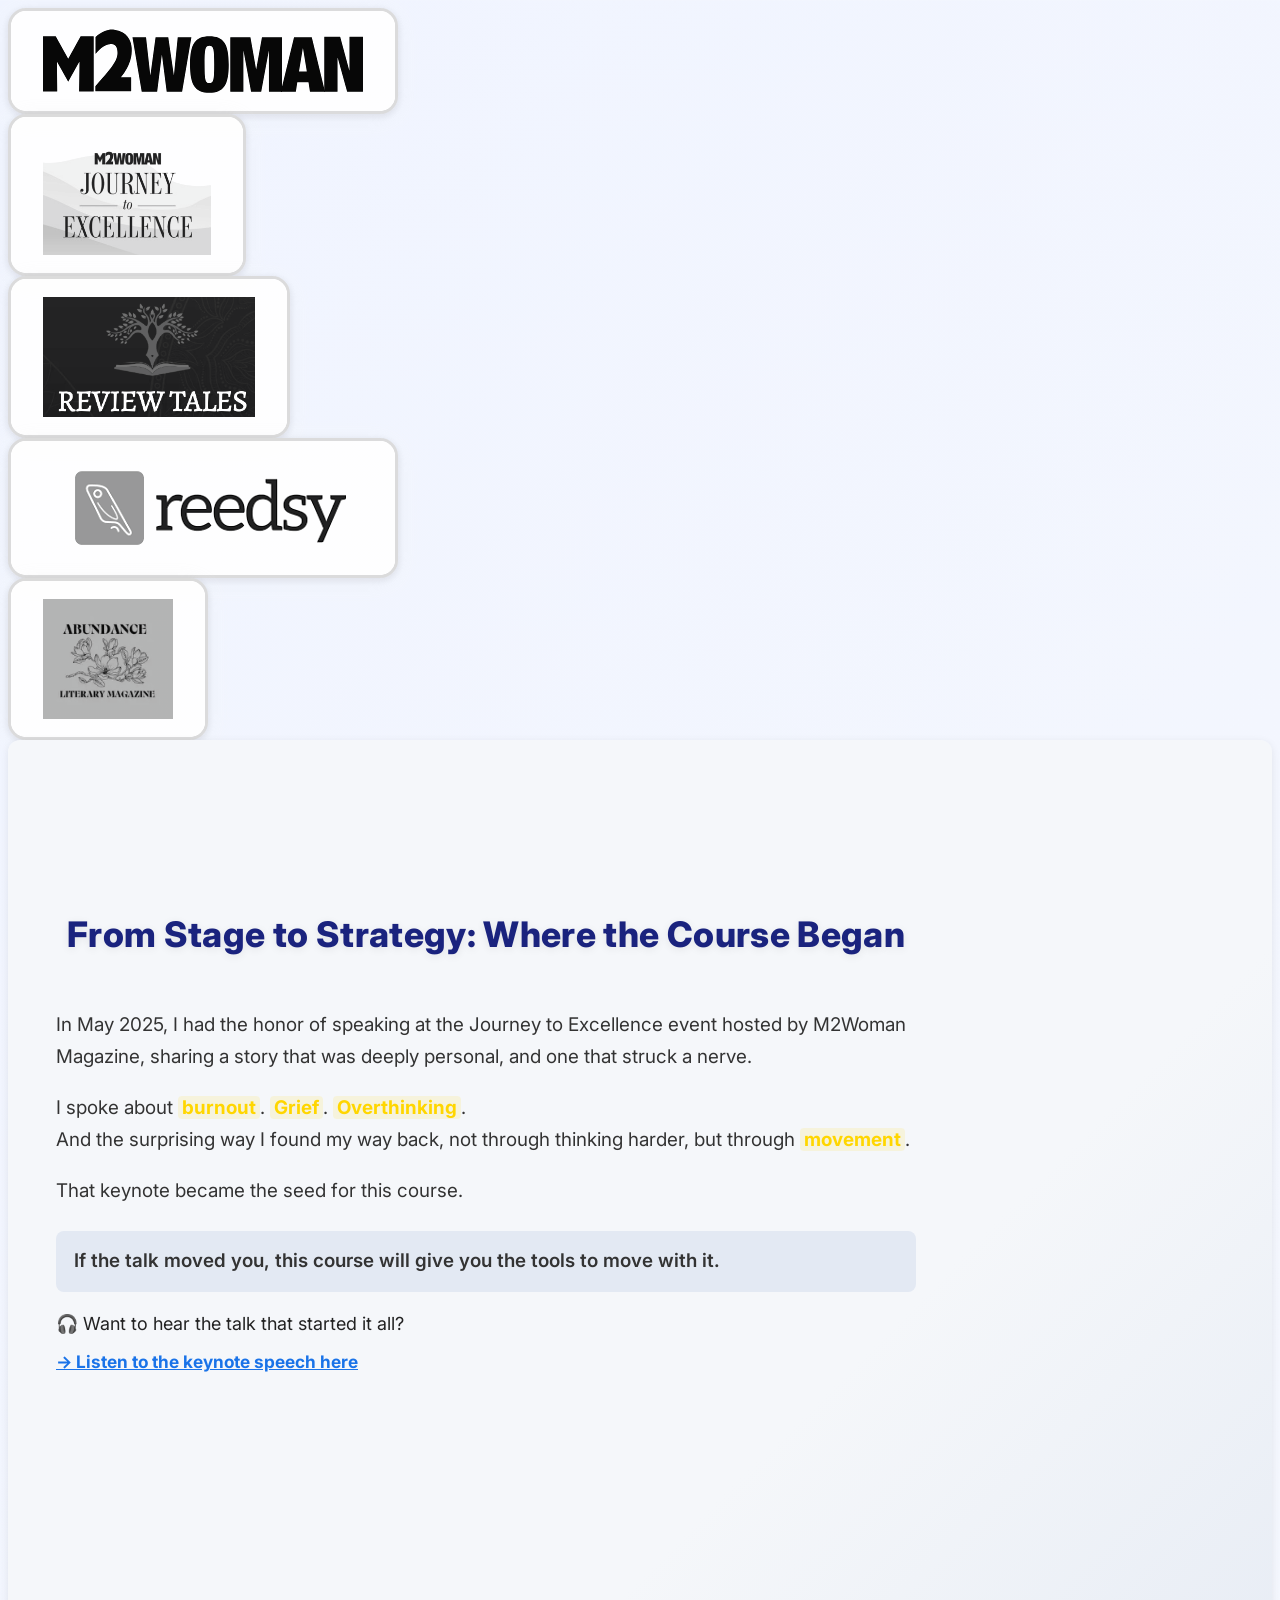
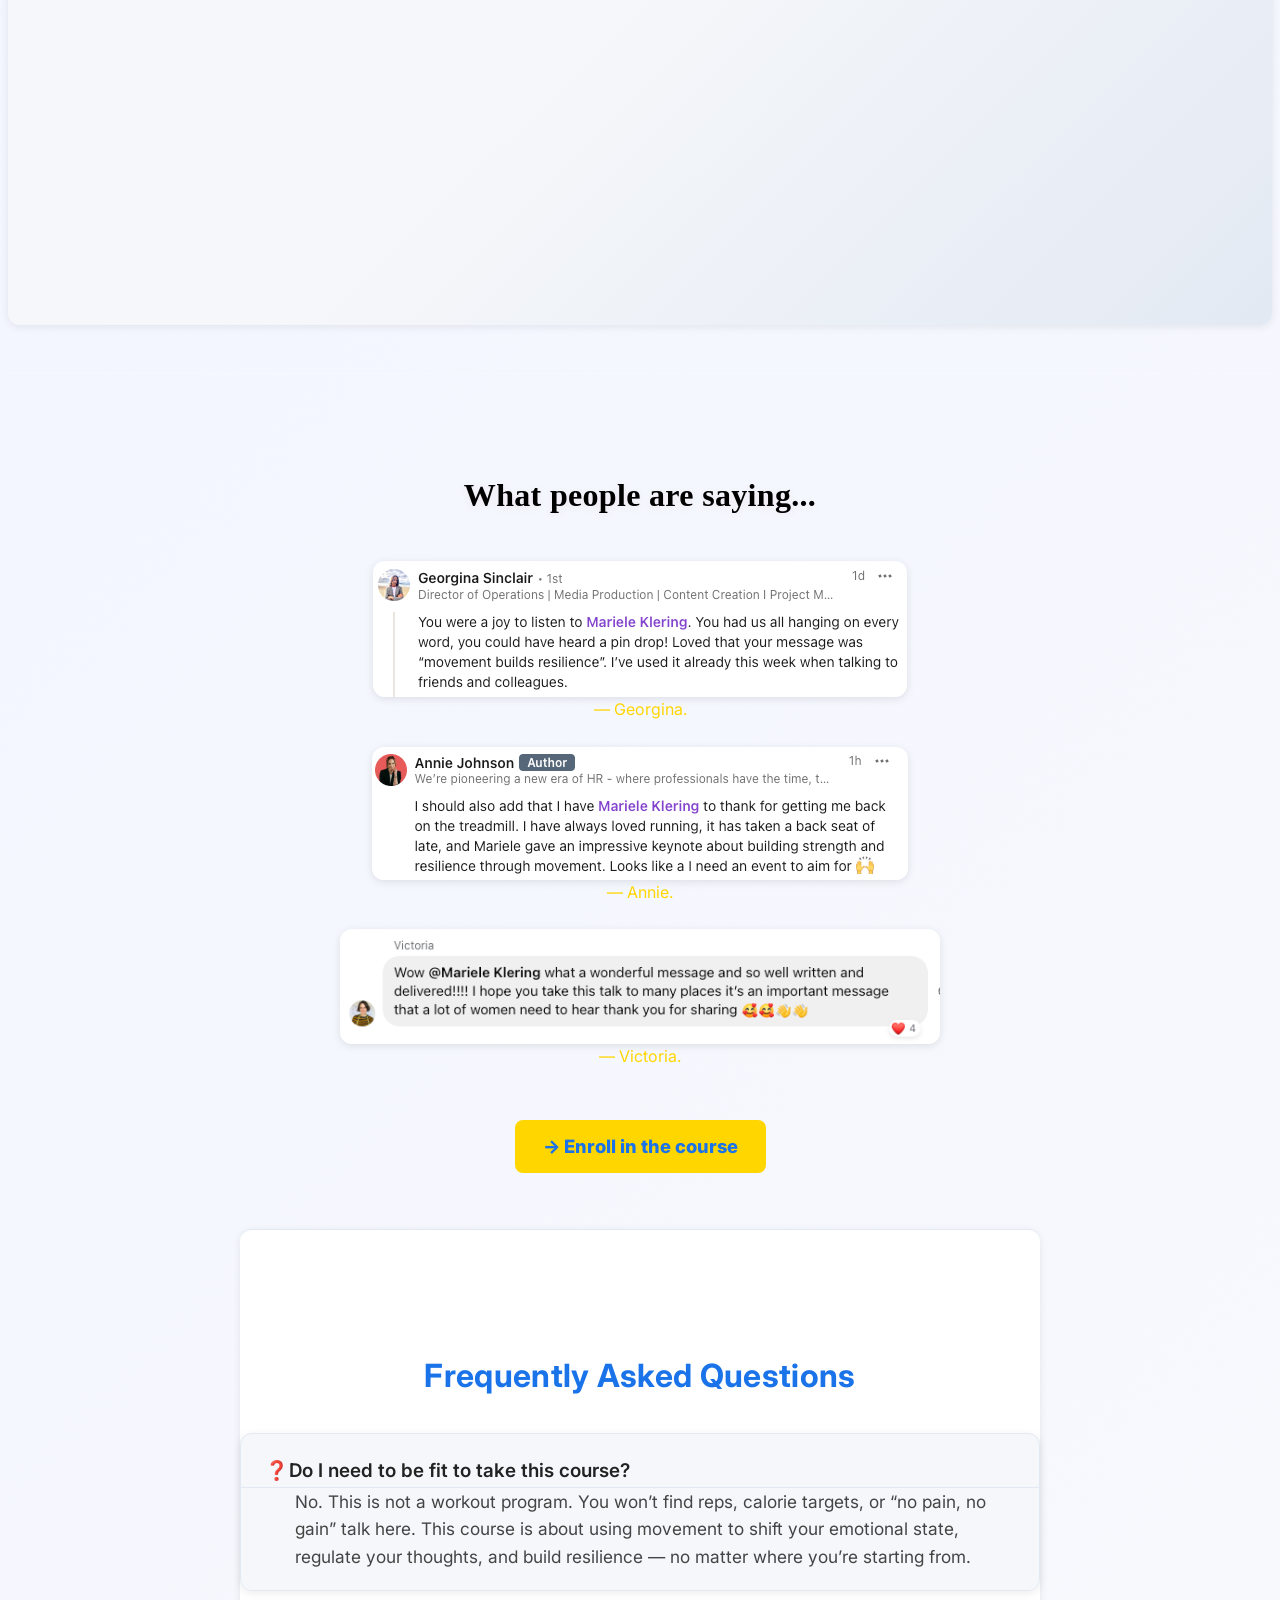
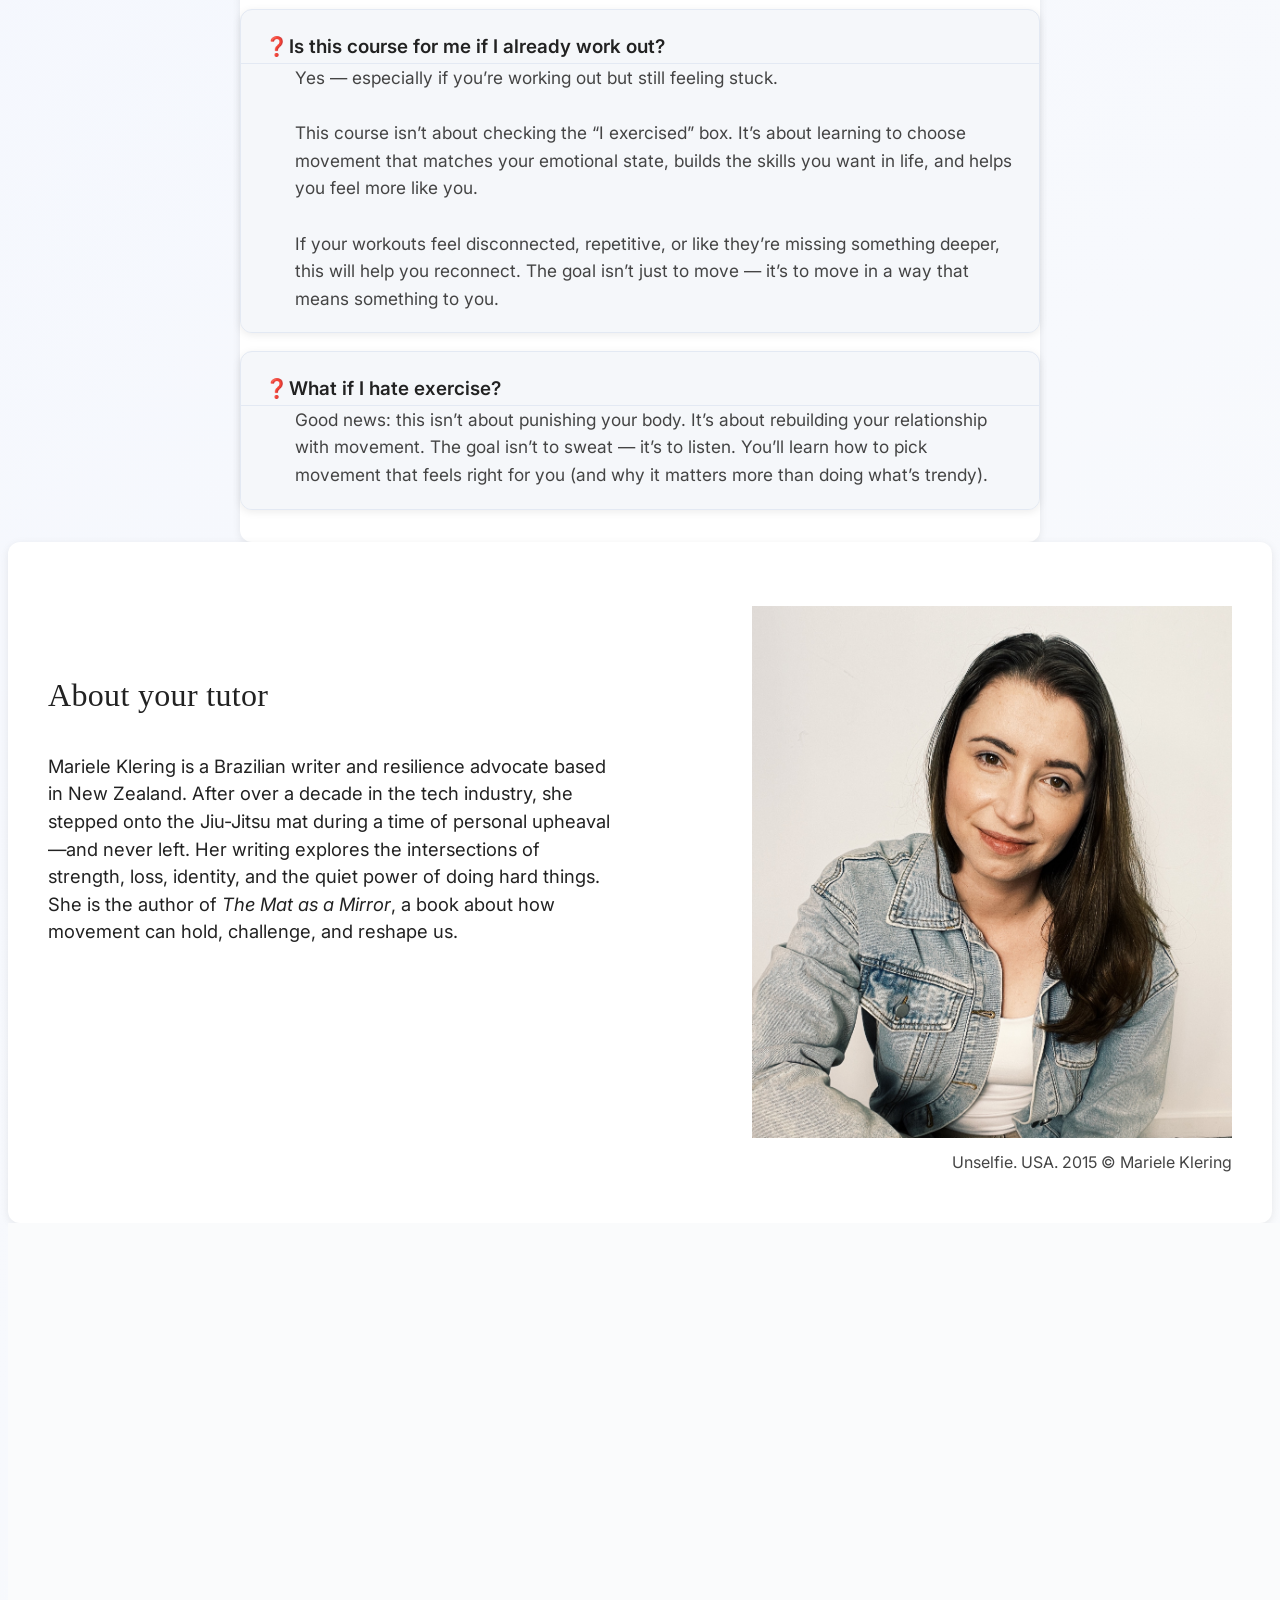
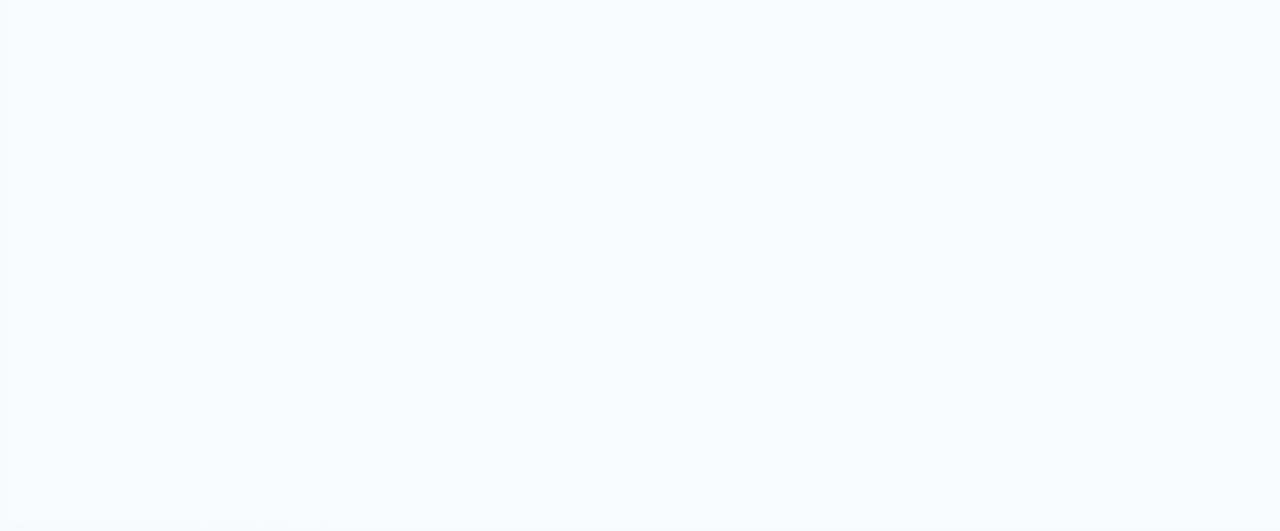
==== commit 3aced4e0: "try 1" ====
--- a/landing/index.html
+++ b/landing/index.html
@@ -12,6 +12,7 @@
 </head>
 
 <body>
+    <!--
     <header class="main-header fade-in">
         <div class="logo">MK</div>
         <nav class="main-nav">
@@ -354,6 +355,9 @@
     <footer class="fade-in">
         <script src="stage-strategy-carousel.js"></script>
     </footer>
+    <div style="width:100vw; min-height:100vh; display:flex; align-items:center; justify-content:center; background:#fafbfc;">
+      <iframe src="https://mariele-klering-s-school.teachable.com/p/movement-as-a-language-of-resilience" style="width:100vw; min-height:100vh; border:none;" title="Movement as the Language of Resilience"></iframe>
+    </div>
     <script>
         // Fade-in on scroll
         const fadeEls = document.querySelectorAll('.fade-in');
--- a/landing/landing.css
+++ b/landing/landing.css
@@ -33,7 +33,8 @@
 }
 
 .title {
-    font-size: 2.5rem; /* Main page title */
+    font-size: 2.5rem;
+    /* Main page title */
     font-weight: 700;
     margin-top: 2em;
     margin-bottom: 0.5em;
@@ -42,7 +43,8 @@
 }
 
 .subtitle {
-    font-size: 1.5rem; /* Section subtitle */
+    font-size: 1.5rem;
+    /* Section subtitle */
     font-weight: 500;
     margin-top: 1.5em;
     margin-bottom: 0.5em;
@@ -50,62 +52,89 @@
 }
 
 .text {
-    font-size: 1.125rem; /* Main body text */
+    font-size: 1.125rem;
+    /* Main body text */
     font-weight: 400;
     margin-bottom: 1em;
     color: #222;
 }
 
 .small-text {
-    font-size: 0.95rem; /* For footers, disclaimers, etc. */
+    font-size: 0.95rem;
+    /* For footers, disclaimers, etc. */
     color: #666;
 }
 
-h1.title { font-size: 2.5rem; }
-h2.subtitle { font-size: 1.5rem; }
-h3 { font-size: 1.2rem; font-weight: 600; }
-p, li, button, .faq-question { font-size: 1.125rem; }
+h1.title {
+    font-size: 2.5rem;
+}
+
+h2.subtitle {
+    font-size: 1.5rem;
+}
+
+h3 {
+    font-size: 1.2rem;
+    font-weight: 600;
+}
+
+p,
+li,
+button,
+.faq-question {
+    font-size: 1.125rem;
+}
 
 /* Color variables */
 :root {
-  --color-title: #005fcc;
-  --color-subtitle: #444;
-  --color-text: #222;
-  --color-small: #666;
-  --color-accent: #005fcc;
-}
-
-.title, h1.title {
-  color: var(--color-title);
-}
-
-.subtitle, h2.subtitle {
-  color: var(--color-subtitle);
-}
-
-.text, p, li, button, .faq-question {
-  color: var(--color-text);
+    --color-title: #005fcc;
+    --color-subtitle: #444;
+    --color-text: #222;
+    --color-small: #666;
+    --color-accent: #005fcc;
+}
+
+.title,
+h1.title {
+    color: var(--color-title);
+}
+
+.subtitle,
+h2.subtitle {
+    color: var(--color-subtitle);
+}
+
+.text,
+p,
+li,
+button,
+.faq-question {
+    color: var(--color-text);
 }
 
 .small-text {
-  color: var(--color-small);
-}
-
-.button, button, .faq-question {
-  background: #e6f0ff;
-  color: var(--color-accent);
-}
-
-.button:hover, button:hover, .faq-question:hover {
-  background: var(--color-accent);
-  color: #fff;
+    color: var(--color-small);
+}
+
+.button,
+button,
+.faq-question {
+    background: #e6f0ff;
+    color: var(--color-accent);
+}
+
+.button:hover,
+button:hover,
+.faq-question:hover {
+    background: var(--color-accent);
+    color: #fff;
 }
 
 /* Welcome section styles */
 .welcome-section {
     background: #fff !important;
     border-radius: 12px;
-    box-shadow: 0 2px 8px rgba(0,0,0,0.08);
+    box-shadow: 0 2px 8px rgba(0, 0, 0, 0.08);
     max-width: 900px;
     margin: 2em auto 3em auto;
     padding: 2.5em 2em;
@@ -299,119 +328,6 @@
 .cart-btn:hover {
     background: #222;
     color: #fff;
-}
-
-/* Hero section styles (new) */
-.hero-section {
-  display: flex;
-  align-items: center;
-  justify-content: center;
-  background: linear-gradient(120deg, #f5f3ef 0%, #eae6df 100%);
-  border-radius: 18px;
-  box-shadow: 0 2px 12px rgba(0,0,0,0.07);
-  padding: 3em 2em;
-  margin: 2em auto 3em auto;
-  max-width: 1200px;
-  gap: 2.5em;
-}
-
-.hero-content {
-  flex: 1 1 50%;
-  display: flex;
-  flex-direction: column;
-  justify-content: center;
-  align-items: flex-start;
-  gap: 1.2em;
-}
-
-.hero-greeting {
-  font-family: 'Dancing Script', cursive, sans-serif;
-  font-size: 2.5rem;
-  margin-bottom: 0.2em;
-  color: #222;
-}
-
-.hero-title {
-  font-size: 2.2rem;
-  font-weight: 700;
-  color: #222;
-  margin-bottom: 0.2em;
-}
-
-.hero-highlight {
-  color: #b36a2e;
-  text-decoration: underline;
-  font-weight: 600;
-}
-
-.hero-subtitle {
-  font-size: 1.2rem;
-  font-weight: 700;
-  color: #222;
-  margin-bottom: 0.5em;
-}
-
-.hero-text {
-  font-size: 1.1rem;
-  color: #222;
-  margin-bottom: 1.2em;
-}
-
-.hero-italic {
-  font-style: italic;
-  text-decoration: underline;
-}
-
-.hero-accent {
-  color: #b36a2e;
-  font-weight: 700;
-}
-
-.hero-btn {
-  display: inline-block;
-  background: #49553a;
-  color: #fff;
-  font-size: 1.1rem;
-  font-weight: 600;
-  border-radius: 6px;
-  padding: 0.8em 2em;
-  text-decoration: none;
-  margin-top: 1em;
-  transition: background 0.2s;
-}
-
-.hero-btn:hover {
-  background: #2d3320;
-}
-
-.hero-image {
-  flex: 1 1 50%;
-  display: flex;
-  align-items: center;
-  justify-content: center;
-}
-
-.hero-image img {
-  max-width: 400px;
-  width: 100%;
-  border-radius: 12px;
-  object-fit: cover;
-  box-shadow: 0 2px 12px rgba(0,0,0,0.10);
-}
-
-@media (max-width: 900px) {
-  .hero-section {
-    flex-direction: column;
-    padding: 2em 0.5em;
-    gap: 1.5em;
-  }
-  .hero-image img {
-    max-width: 90vw;
-  }
-  .hero-content {
-    align-items: center;
-    text-align: center;
-  }
 }
 
 /* Welcome Ale section styles */
